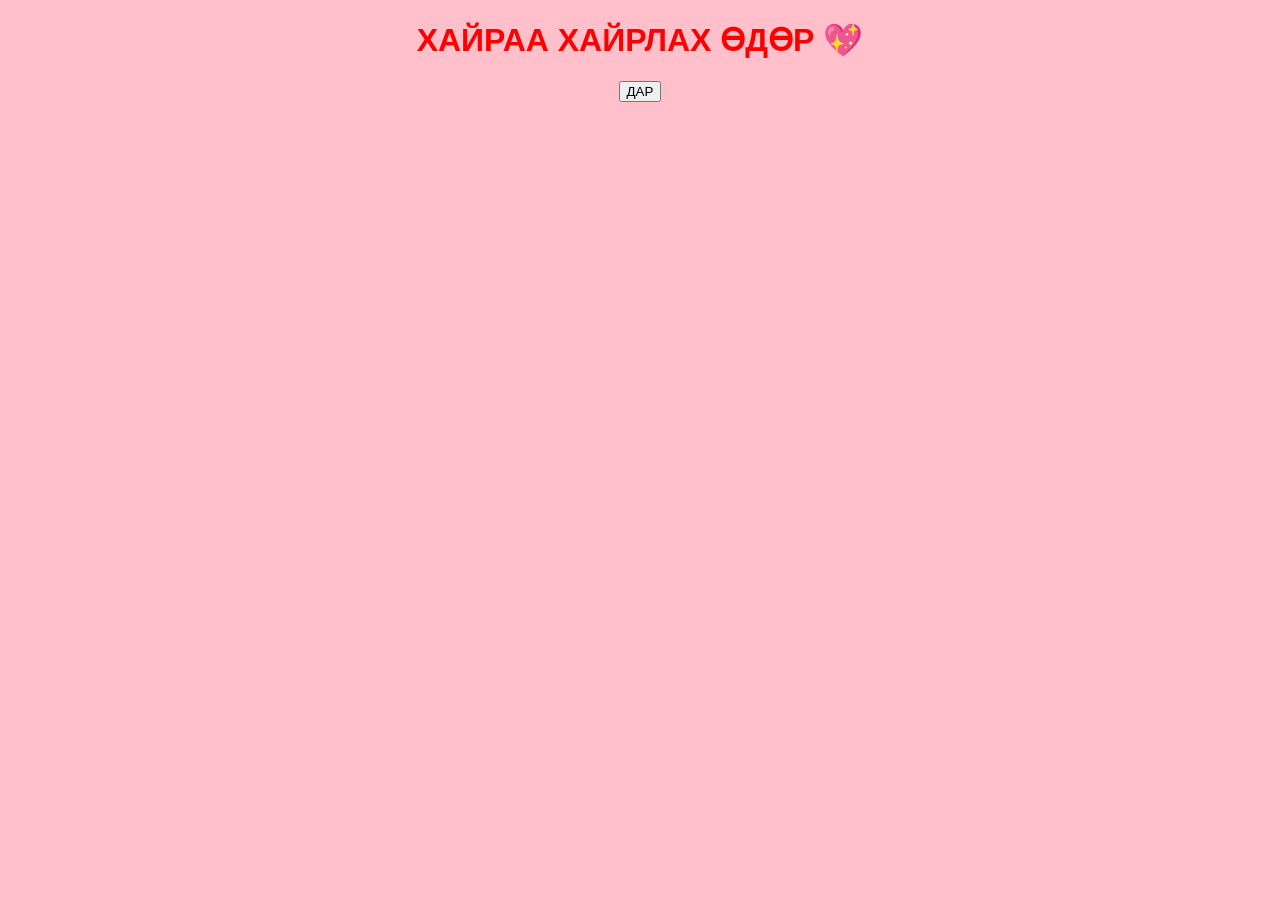
==== index.html @ 042925df "Add files via upload" ====
<!DOCTYPE html>
<html lang="en">
<head>
  <meta charset="UTF-8">
  <title>ХАЙРЫН ЭЗЭН ❤️</title>
  <link rel="stylesheet" href="style.css">
</head>
<body>

  <h1>ХАЙРАА ХАЙРЛАХ ӨДӨР 💖</h1>
  <button onclick="showMessage()">ДАР</button>

  <p id="message"></p>

  <script src="script.js"></script>
</body>
</html>
---- style.css ----
body {
  text-align: center;
  background-color: pink;
  font-family: Arial;
}

h1 {
  color: red;
}
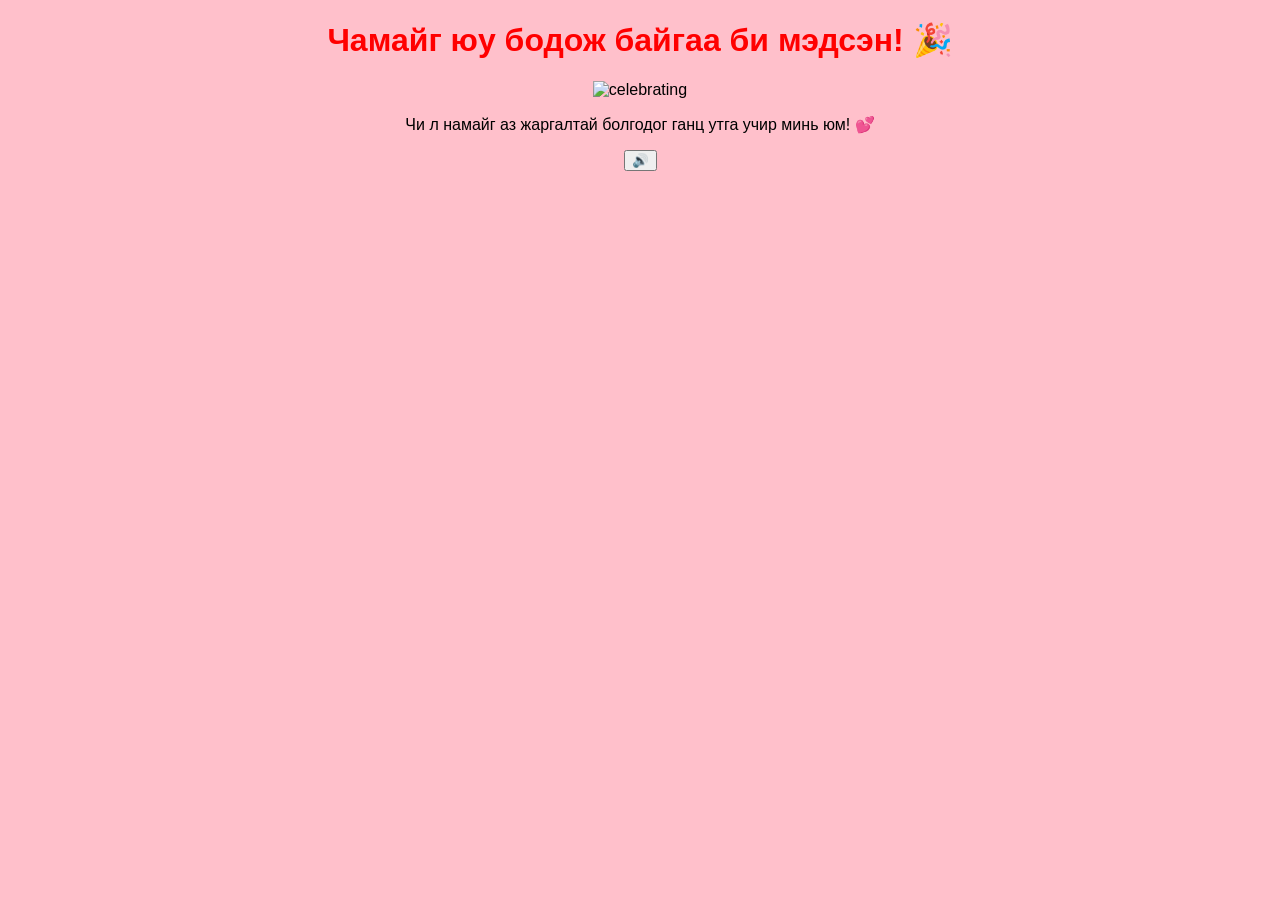
==== commit 2ff57465: "Update HTML structure and content" ====
--- a/index.html
+++ b/index.html
@@ -1,17 +1,33 @@
 <!DOCTYPE html>
 <html lang="en">
 <head>
-  <meta charset="UTF-8">
-  <title>ХАЙРЫН ЭЗЭН ❤️</title>
-  <link rel="stylesheet" href="style.css">
+    <meta charset="UTF-8">
+    <meta name="viewport" content="width=device-width, initial-scale=1.0">
+    <title>Яаая! 🎉</title>
+    <link rel="preconnect" href="https://fonts.googleapis.com">
+    <link href="https://fonts.googleapis.com/css2?family=Nunito:wght@400;700;800;900&display=swap" rel="stylesheet">
+    <link rel="stylesheet" href="style.css">
+    <script src="https://cdn.jsdelivr.net/npm/canvas-confetti@1.9.2/dist/confetti.browser.min.js"></script>
 </head>
 <body>
+    <div class="hearts-bg"></div>
 
-  <h1>ХАЙРАА ХАЙРЛАХ ӨДӨР 💖</h1>
-  <button onclick="showMessage()">ДАР</button>
+    <div class="container yes-container">
+        <h1 class="yes-title">Чамайг юу бодож байгаа би мэдсэн! 🎉</h1>
 
-  <p id="message"></p>
+        <div class="gif-container">
+            <img id="cat-gif" src="https://media.tenor.com/eNHbizSfVb0AAAAj/lovemode-cute.gif" alt="celebrating">
+        </div>
 
-  <script src="script.js"></script>
+        <p class="yes-message">Чи л намайг аз жаргалтай болгодог ганц утга учир минь юм! 💕</p>
+    </div>
+
+    <audio id="bg-music" loop>
+        <source src="music/beabadoobee - Glue Song (Lyrics).mp3" type="audio/mpeg">
+    </audio>
+
+    <button id="music-toggle" onclick="toggleMusic()" title="Toggle music">🔊</button>
+
+    <script src="yes-script.js"></script>
 </body>
-</html>+</html>
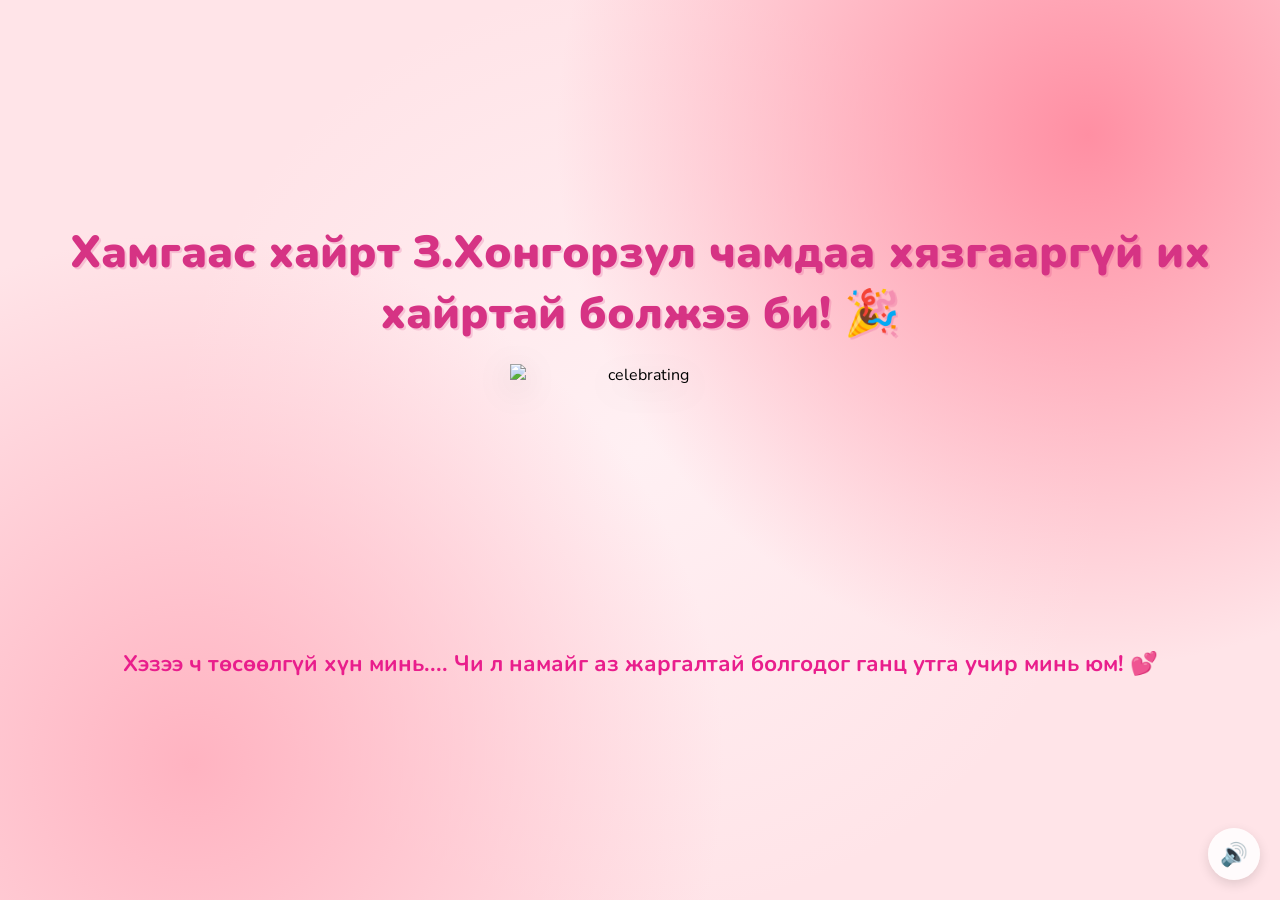
==== commit 6be954ca: "Update index.html" ====
--- a/index.html
+++ b/index.html
@@ -13,13 +13,13 @@
     <div class="hearts-bg"></div>
 
     <div class="container yes-container">
-        <h1 class="yes-title">Чамайг юу бодож байгаа би мэдсэн! 🎉</h1>
+        <h1 class="yes-title">Хамгаас хайрт З.Хонгорзул чамдаа хязгааргүй их хайртай болжээ би! 🎉</h1>
 
         <div class="gif-container">
             <img id="cat-gif" src="https://media.tenor.com/eNHbizSfVb0AAAAj/lovemode-cute.gif" alt="celebrating">
         </div>
 
-        <p class="yes-message">Чи л намайг аз жаргалтай болгодог ганц утга учир минь юм! 💕</p>
+        <p class="yes-message">Хэзээ ч төсөөлгүй хүн минь.... Чи л намайг аз жаргалтай болгодог ганц утга учир минь юм! 💕</p>
     </div>
 
     <audio id="bg-music" loop>
@@ -28,6 +28,6 @@
 
     <button id="music-toggle" onclick="toggleMusic()" title="Toggle music">🔊</button>
 
-    <script src="yes-script.js"></script>
+    <script src="script.js"></script>
 </body>
 </html>
--- a/style.css
+++ b/style.css
@@ -1,9 +1,206 @@
+* {
+    margin: 0;
+    padding: 0;
+    box-sizing: border-box;
+}
+
 body {
-  text-align: center;
-  background-color: pink;
-  font-family: Arial;
+    background-color: #FFE4E8;
+    font-family: 'Nunito', sans-serif;
+    min-height: 100vh;
+    display: flex;
+    justify-content: center;
+    align-items: center;
+    overflow: hidden;
+    background-image:
+        radial-gradient(circle at 15% 85%, #ffb3c1 0%, transparent 40%),
+        radial-gradient(circle at 85% 15%, #ff8fa3 0%, transparent 40%),
+        radial-gradient(circle at 50% 50%, #fff0f3 0%, transparent 60%);
+}
+
+/* Floating hearts background */
+.hearts-bg {
+    position: fixed;
+    top: 0; left: 0; right: 0; bottom: 0;
+    pointer-events: none;
+    z-index: 0;
+    overflow: hidden;
+}
+
+.hearts-bg::before,
+.hearts-bg::after {
+    content: '💕 💗 💖 💝 💓';
+    position: absolute;
+    font-size: 1.5rem;
+    opacity: 0.15;
+    animation: floatHearts 12s linear infinite;
+    white-space: nowrap;
+    top: 100%;
+    left: 10%;
+}
+
+.hearts-bg::after {
+    animation-delay: 6s;
+    left: 60%;
+    content: '💗 💕 💓 💖 💝';
+}
+
+@keyframes floatHearts {
+    from { transform: translateY(0); opacity: 0.15; }
+    to { transform: translateY(-110vh); opacity: 0; }
+}
+
+.container {
+    position: relative;
+    z-index: 1;
+    text-align: center;
+    padding: 40px 20px;
 }
 
 h1 {
-  color: red;
-}+    font-size: 2.4rem;
+    color: #d63384;
+    font-weight: 900;
+    margin-bottom: 20px;
+    text-shadow: 2px 2px 0px rgba(214, 51, 132, 0.2);
+    animation: wiggle 2s ease-in-out infinite;
+}
+
+@keyframes wiggle {
+    0%, 100% { transform: rotate(-1deg); }
+    50% { transform: rotate(1deg); }
+}
+
+.gif-container {
+    margin: 20px auto;
+    display: flex;
+    justify-content: center;
+}
+
+#cat-gif {
+    width: 200px;
+    height: 200px;
+    object-fit: contain;
+    filter: drop-shadow(0 8px 16px rgba(0,0,0,0.15));
+    transition: opacity 0.3s ease;
+}
+
+.buttons {
+    display: flex;
+    gap: 20px;
+    justify-content: center;
+    align-items: center;
+    margin-top: 30px;
+    flex-wrap: wrap;
+}
+
+#yes-btn {
+    background: linear-gradient(135deg, #4CAF50, #45a049);
+    color: white;
+    border: none;
+    border-radius: 16px;
+    font-size: 1.6rem;
+    font-weight: 900;
+    font-family: 'Nunito', sans-serif;
+    padding: 18px 45px;
+    cursor: pointer;
+    transition: transform 0.15s, box-shadow 0.15s;
+    box-shadow: 0 6px 20px rgba(76, 175, 80, 0.45);
+    letter-spacing: 1px;
+}
+
+#yes-btn:hover {
+    transform: scale(1.06) translateY(-2px);
+    box-shadow: 0 10px 28px rgba(76, 175, 80, 0.55);
+}
+
+#yes-btn:active {
+    transform: scale(0.98);
+}
+
+#no-btn {
+    background: linear-gradient(135deg, #e74c3c, #c0392b);
+    color: white;
+    border: none;
+    border-radius: 12px;
+    font-size: 1rem;
+    font-weight: 700;
+    font-family: 'Nunito', sans-serif;
+    padding: 12px 28px;
+    cursor: pointer;
+    transition: background 0.2s, left 0.25s ease, top 0.25s ease;
+    box-shadow: 0 4px 14px rgba(231, 76, 60, 0.4);
+}
+
+#no-btn:hover {
+    background: linear-gradient(135deg, #c0392b, #a93226);
+}
+
+
+#tease-toast {
+    margin-top: 14px;
+    font-size: 1rem;
+    color: #d63384;
+    font-weight: 700;
+    font-style: italic;
+    opacity: 0;
+    transform: translateY(6px);
+    transition: opacity 0.3s ease, transform 0.3s ease;
+    min-height: 1.5rem;
+}
+
+#tease-toast.show {
+    opacity: 1;
+    transform: translateY(0);
+}
+
+/* Music toggle button */
+#music-toggle {
+    position: fixed;
+    bottom: 20px;
+    right: 20px;
+    background: rgba(255, 255, 255, 0.85);
+    border: none;
+    border-radius: 50%;
+    width: 52px;
+    height: 52px;
+    font-size: 1.4rem;
+    cursor: pointer;
+    backdrop-filter: blur(10px);
+    box-shadow: 0 4px 12px rgba(0, 0, 0, 0.12);
+    transition: transform 0.2s;
+    z-index: 100;
+}
+
+#music-toggle:hover {
+    transform: scale(1.1);
+}
+
+/* Yes page specific */
+.yes-container h1.yes-title {
+    font-size: 2.8rem;
+    animation: bounceTitle 0.6s ease infinite alternate;
+}
+
+@keyframes bounceTitle {
+    from { transform: translateY(0) rotate(-1deg); }
+    to { transform: translateY(-12px) rotate(1deg); }
+}
+
+.yes-message {
+    font-size: 1.4rem;
+    color: #e91e8c;
+    font-weight: 700;
+    margin-top: 24px;
+    animation: fadeIn 1s ease 0.5s both;
+}
+
+@keyframes fadeIn {
+    from { opacity: 0; transform: translateY(10px); }
+    to { opacity: 1; transform: translateY(0); }
+}
+
+.yes-container #cat-gif {
+    width: 260px;
+    height: 260px;
+}
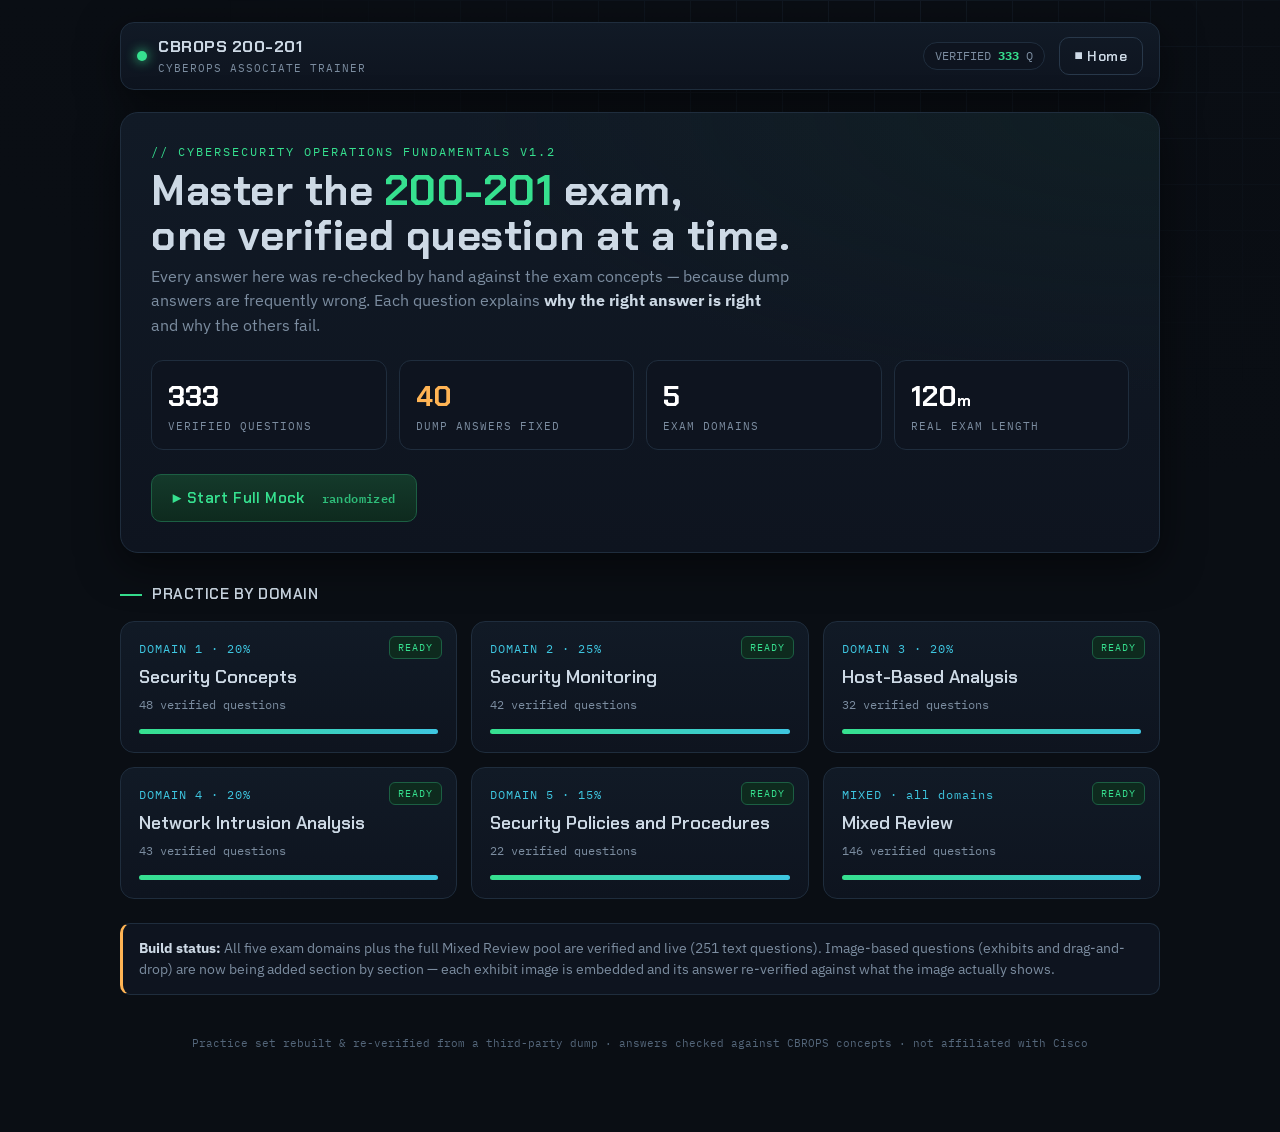
==== commit bdd25960: "Add files via upload" ====
--- a/index.html
+++ b/index.html
@@ -1,33 +1,335 @@
 <!DOCTYPE html>
 <html lang="en">
 <head>
-    <meta charset="UTF-8">
-    <meta name="viewport" content="width=device-width, initial-scale=1.0">
-    <title>Яаая! 🎉</title>
-    <link rel="preconnect" href="https://fonts.googleapis.com">
-    <link href="https://fonts.googleapis.com/css2?family=Nunito:wght@400;700;800;900&display=swap" rel="stylesheet">
-    <link rel="stylesheet" href="style.css">
-    <script src="https://cdn.jsdelivr.net/npm/canvas-confetti@1.9.2/dist/confetti.browser.min.js"></script>
+<meta charset="utf-8"/>
+<meta name="viewport" content="width=device-width, initial-scale=1"/>
+<title>CBROPS 200-201 CyberOps Trainer</title>
+<link rel="preconnect" href="https://fonts.googleapis.com">
+<link rel="preconnect" href="https://fonts.gstatic.com" crossorigin>
+<link href="https://fonts.googleapis.com/css2?family=Chakra+Petch:wght@400;500;600;700&family=IBM+Plex+Sans:ital,wght@0,400;0,500;0,600;1,400&family=IBM+Plex+Mono:wght@400;500;600&display=swap" rel="stylesheet">
+<style>
+:root{
+  --bg:#0a0e14; --bg2:#0e141f; --panel:#111a26; --panel2:#16212f;
+  --line:#1f2d3d; --line2:#28384a;
+  --ink:#cdd9e5; --ink-dim:#7c8da0; --ink-faint:#54667a;
+  --green:#36e08f; --green-dim:#1c5f43; --green-bg:#0e2a1e;
+  --amber:#ffb454; --amber-bg:#2a2010;
+  --red:#ff5c6c; --red-bg:#2a1216;
+  --cyan:#3ec6e0; --cyan-bg:#0e2630;
+  --shadow:0 12px 40px rgba(0,0,0,.5);
+  --mono:'IBM Plex Mono',monospace; --disp:'Chakra Petch',sans-serif; --body:'IBM Plex Sans',sans-serif;
+}
+*{box-sizing:border-box}
+html,body{margin:0;padding:0}
+body{background:radial-gradient(1200px 600px at 80% -10%, #10243200, #0a0e14),linear-gradient(180deg,#0a0e14,#080b11);
+  color:var(--ink); font-family:var(--body); line-height:1.55; min-height:100vh; -webkit-font-smoothing:antialiased;}
+body::before{content:"";position:fixed;inset:0;pointer-events:none;z-index:0;opacity:.4;
+  background-image:linear-gradient(var(--line) 1px,transparent 1px),linear-gradient(90deg,var(--line) 1px,transparent 1px);
+  background-size:46px 46px;mask:radial-gradient(900px 600px at 70% 0%,#000,transparent 75%);}
+.wrap{position:relative;z-index:1;max-width:1080px;margin:0 auto;padding:22px 20px 80px}
+.mono{font-family:var(--mono)} .disp{font-family:var(--disp)}
+.topbar{display:flex;align-items:center;gap:14px;flex-wrap:wrap;border:1px solid var(--line);
+  background:linear-gradient(180deg,var(--panel),var(--bg2));border-radius:14px;padding:12px 16px;margin-bottom:22px;box-shadow:var(--shadow)}
+.brand{display:flex;align-items:center;gap:11px;font-family:var(--disp);font-weight:700;letter-spacing:.5px}
+.dot{width:10px;height:10px;border-radius:50%;background:var(--green);box-shadow:0 0 12px var(--green);animation:pulse 2.4s infinite}
+@keyframes pulse{0%,100%{opacity:1}50%{opacity:.45}}
+.brand small{display:block;font-family:var(--mono);font-weight:400;font-size:11px;color:var(--ink-dim);letter-spacing:1px;text-transform:uppercase}
+.spacer{flex:1}
+.btn{font-family:var(--disp);font-weight:600;letter-spacing:.4px;cursor:pointer;border-radius:10px;border:1px solid var(--line2);
+  background:var(--panel2);color:var(--ink);padding:9px 15px;font-size:14px;transition:.15s;display:inline-flex;align-items:center;gap:8px}
+.btn:hover{border-color:var(--green);color:#fff;box-shadow:0 0 0 1px var(--green-dim)}
+.btn.ghost{background:transparent}
+.btn.primary{background:linear-gradient(180deg,#143a2b,#0e2a1e);border-color:var(--green-dim);color:var(--green)}
+.btn.primary:hover{box-shadow:0 0 24px rgba(54,224,143,.25);border-color:var(--green)}
+.btn[disabled]{opacity:.4;cursor:not-allowed}
+.pill{font-family:var(--mono);font-size:12px;color:var(--ink-dim);border:1px solid var(--line);border-radius:20px;padding:4px 11px;background:var(--bg2)}
+.pill b{color:var(--green)}
+.hero{border:1px solid var(--line);border-radius:18px;padding:30px;background:radial-gradient(700px 280px at 100% 0%,#0e2a1e44,transparent),linear-gradient(180deg,var(--panel),var(--bg2));box-shadow:var(--shadow);position:relative;overflow:hidden;margin-bottom:22px}
+.hero .tag{font-family:var(--mono);font-size:12px;letter-spacing:2px;text-transform:uppercase;color:var(--green)}
+.hero h1{font-family:var(--disp);font-weight:700;font-size:clamp(26px,4.5vw,42px);margin:8px 0 6px;line-height:1.05;letter-spacing:.5px}
+.hero h1 span{color:var(--green)}
+.hero p{color:var(--ink-dim);max-width:640px;margin:0}
+.metrics{display:flex;gap:12px;flex-wrap:wrap;margin-top:22px}
+.metric{flex:1;min-width:130px;border:1px solid var(--line);border-radius:12px;padding:14px 16px;background:var(--bg2)}
+.metric .n{font-family:var(--disp);font-size:28px;font-weight:700;color:#fff}
+.metric .l{font-family:var(--mono);font-size:11px;letter-spacing:1px;text-transform:uppercase;color:var(--ink-dim)}
+.cta-row{display:flex;gap:12px;flex-wrap:wrap;margin-top:24px}
+.cta-row .btn{padding:13px 20px;font-size:15px}
+.section-title{font-family:var(--disp);font-weight:600;letter-spacing:.5px;font-size:15px;color:var(--ink);text-transform:uppercase;margin:30px 0 14px;display:flex;align-items:center;gap:10px}
+.section-title::before{content:"";width:22px;height:2px;background:var(--green)}
+.domain-grid{display:grid;grid-template-columns:repeat(auto-fill,minmax(280px,1fr));gap:14px}
+.domain-card{border:1px solid var(--line);border-radius:14px;padding:18px;background:linear-gradient(180deg,var(--panel),var(--bg2));transition:.18s;cursor:pointer;position:relative;overflow:hidden}
+.domain-card:hover{border-color:var(--green);transform:translateY(-2px)}
+.domain-card.locked{opacity:.6;cursor:default}
+.domain-card.locked:hover{border-color:var(--line);transform:none}
+.domain-card .dnum{font-family:var(--mono);font-size:12px;color:var(--cyan);letter-spacing:1px}
+.domain-card h3{font-family:var(--disp);font-weight:600;margin:6px 0 4px;font-size:18px}
+.domain-card .meta{font-family:var(--mono);font-size:12px;color:var(--ink-dim)}
+.domain-card .bar{height:5px;border-radius:4px;background:var(--line);margin-top:14px;overflow:hidden}
+.domain-card .bar i{display:block;height:100%;background:linear-gradient(90deg,var(--green),var(--cyan))}
+.badge{position:absolute;top:14px;right:14px;font-family:var(--mono);font-size:10px;letter-spacing:1px;text-transform:uppercase;padding:3px 8px;border-radius:6px}
+.badge.ready{background:var(--green-bg);color:var(--green);border:1px solid var(--green-dim)}
+.badge.soon{background:var(--amber-bg);color:var(--amber);border:1px solid #5a4420}
+.notice{border:1px solid var(--line);border-left:3px solid var(--amber);background:var(--bg2);border-radius:10px;padding:14px 16px;margin-top:24px;font-size:13.5px;color:var(--ink-dim)}
+.notice b{color:var(--ink)}
+.exam-head{display:flex;align-items:center;gap:14px;flex-wrap:wrap;margin-bottom:16px}
+.exam-head .mode{font-family:var(--disp);font-weight:600;font-size:18px}
+.progress{flex:1;min-width:160px;height:8px;background:var(--line);border-radius:6px;overflow:hidden}
+.progress i{display:block;height:100%;background:linear-gradient(90deg,var(--green),var(--cyan));width:0;transition:.3s}
+.scorebox{font-family:var(--mono);font-size:13px;color:var(--ink-dim)} .scorebox b{color:var(--green)}
+.qcard{border:1px solid var(--line);border-radius:16px;background:linear-gradient(180deg,var(--panel),var(--bg2));box-shadow:var(--shadow);padding:26px;animation:fade .25s ease}
+@keyframes fade{from{opacity:0;transform:translateY(8px)}to{opacity:1;transform:none}}
+.qmeta{display:flex;gap:10px;align-items:center;flex-wrap:wrap;margin-bottom:14px}
+.qmeta .qnum{font-family:var(--mono);font-size:12px;color:var(--cyan);letter-spacing:1px}
+.qmeta .dchip{font-family:var(--mono);font-size:11px;color:var(--ink-dim);border:1px solid var(--line);border-radius:14px;padding:2px 10px}
+.qmeta .multi{font-family:var(--mono);font-size:11px;color:var(--amber);border:1px solid #5a4420;background:var(--amber-bg);border-radius:14px;padding:2px 10px}
+.qstem{font-size:18px;font-weight:500;color:#eef3f8;margin:0 0 18px;line-height:1.5}
+.opts{display:flex;flex-direction:column;gap:10px}
+.opt{display:flex;gap:13px;align-items:flex-start;border:1px solid var(--line2);border-radius:11px;padding:13px 15px;cursor:pointer;transition:.13s;background:var(--bg2)}
+.opt:hover{border-color:var(--cyan)}
+.opt .key{font-family:var(--mono);font-weight:600;width:26px;height:26px;flex:0 0 26px;border-radius:7px;display:grid;place-items:center;border:1px solid var(--line2);color:var(--ink-dim);font-size:13px}
+.opt .txt{flex:1;font-size:15px;color:var(--ink)}
+.opt.sel{border-color:var(--cyan);background:var(--cyan-bg)}
+.opt.sel .key{border-color:var(--cyan);color:var(--cyan)}
+.opt.correct{border-color:var(--green);background:var(--green-bg)}
+.opt.correct .key{background:var(--green);color:#06140d;border-color:var(--green)}
+.opt.wrong{border-color:var(--red);background:var(--red-bg)}
+.opt.wrong .key{background:var(--red);color:#1a060a;border-color:var(--red)}
+.opt.locked{cursor:default}
+.exam-actions{display:flex;gap:12px;align-items:center;margin-top:20px;flex-wrap:wrap}
+.exam-actions .spacer{flex:1}
+.explain{margin-top:20px;border:1px solid var(--line);border-radius:13px;overflow:hidden;animation:fade .25s ease}
+.explain .ehead{display:flex;align-items:center;gap:10px;padding:12px 16px;font-family:var(--disp);font-weight:600;font-size:14px}
+.explain.good .ehead{background:var(--green-bg);color:var(--green);border-bottom:1px solid var(--green-dim)}
+.explain.bad .ehead{background:var(--red-bg);color:var(--red);border-bottom:1px solid #5a2028}
+.explain .ebody{padding:16px}
+.explain .ans{font-size:15px;margin:0 0 12px} .explain .ans b{color:var(--green)}
+.corrected{font-family:var(--mono);font-size:12px;color:var(--amber);background:var(--amber-bg);border:1px solid #5a4420;border-radius:8px;padding:7px 11px;margin:0 0 14px;display:inline-block}
+.why{margin-top:6px}
+.why .wt{font-family:var(--mono);font-size:11px;letter-spacing:1px;text-transform:uppercase;color:var(--ink-faint);margin-bottom:8px}
+.why ul{list-style:none;padding:0;margin:0;display:flex;flex-direction:column;gap:7px}
+.why li{display:flex;gap:9px;font-size:13.5px;color:var(--ink-dim)}
+.why li .k{font-family:var(--mono);color:var(--red);font-weight:600;flex:0 0 18px}
+.navtoggle{margin-top:18px}
+.navigator{margin-top:14px;border:1px solid var(--line);border-radius:13px;background:var(--bg2);padding:16px;display:none}
+.navigator.open{display:block;animation:fade .2s}
+.navigator .nt{font-family:var(--mono);font-size:11px;letter-spacing:1px;text-transform:uppercase;color:var(--ink-dim);margin-bottom:12px}
+.navgrid{display:grid;grid-template-columns:repeat(auto-fill,minmax(38px,1fr));gap:7px}
+.navgrid button{font-family:var(--mono);font-size:12px;aspect-ratio:1;border-radius:8px;border:1px solid var(--line2);background:var(--panel);color:var(--ink-dim);cursor:pointer;transition:.12s}
+.navgrid button:hover{border-color:var(--cyan);color:#fff}
+.navgrid button.cur{outline:2px solid var(--cyan);color:#fff}
+.navgrid button.ok{border-color:var(--green-dim);background:var(--green-bg);color:var(--green)}
+.navgrid button.no{border-color:#5a2028;background:var(--red-bg);color:var(--red)}
+.navgrid button.seen{border-color:var(--line2);color:var(--ink)}
+.legend{display:flex;gap:16px;flex-wrap:wrap;margin-top:14px;font-family:var(--mono);font-size:11px;color:var(--ink-faint)}
+.legend span{display:flex;align-items:center;gap:6px}
+.legend i{width:11px;height:11px;border-radius:3px;display:inline-block}
+.results{border:1px solid var(--line);border-radius:18px;padding:30px;background:linear-gradient(180deg,var(--panel),var(--bg2));box-shadow:var(--shadow);text-align:center}
+.results h2{font-family:var(--disp);font-size:26px;margin:0 0 6px}
+.ring{--p:0;width:170px;height:170px;border-radius:50%;margin:18px auto;display:grid;place-items:center;background:conic-gradient(var(--green) calc(var(--p)*1%),var(--line) 0)}
+.ring .inner{width:138px;height:138px;border-radius:50%;background:var(--bg2);display:grid;place-items:center}
+.ring .pct{font-family:var(--disp);font-size:38px;font-weight:700;color:#fff;line-height:1}
+.ring .sub{font-family:var(--mono);font-size:11px;color:var(--ink-dim);letter-spacing:1px}
+.verdict{font-family:var(--disp);font-size:16px;margin:6px 0 0}
+.verdict.pass{color:var(--green)} .verdict.fail{color:var(--amber)}
+.hidden{display:none}
+footer{text-align:center;margin-top:40px;font-family:var(--mono);font-size:11px;color:var(--ink-faint)}
+@media(max-width:560px){.hero{padding:22px}.qcard{padding:18px}}
+.exhibit{margin:0 0 18px;border:1px solid var(--line2);border-radius:11px;overflow:hidden;background:#fff;padding:8px}
+.exhibit img{display:block;width:100%;height:auto;border-radius:5px}
+.ddwrap{display:flex;flex-direction:column;gap:10px}
+.ddhint{font-family:var(--mono);font-size:11px;letter-spacing:.5px;text-transform:uppercase;color:var(--ink-faint);margin-bottom:2px}
+.ddrow{display:flex;align-items:center;gap:12px;border:1px solid var(--line2);border-radius:11px;padding:11px 14px;background:var(--bg2);flex-wrap:wrap}
+.ddtarget{flex:1 1 140px;font-size:15px;font-weight:600;color:#eef3f8}
+.ddrow select{flex:1 1 180px;background:var(--bg);color:var(--ink);border:1px solid var(--line2);border-radius:8px;padding:9px 11px;font-size:14px;font-family:inherit;cursor:pointer}
+.ddrow.ddok{border-color:var(--green-dim);background:var(--green-bg)}
+.ddrow.ddno{border-color:#5a2028;background:var(--red-bg)}
+.ddfix{font-family:var(--mono);font-size:12px;color:var(--green);font-weight:600}
+.ddrow.ddno .ddfix{color:var(--green)}
+</style>
 </head>
 <body>
-    <div class="hearts-bg"></div>
+<div class="wrap">
+  <div class="topbar">
+    <div class="brand"><span class="dot"></span><div>CBROPS&nbsp;200-201<small>CyberOps Associate Trainer</small></div></div>
+    <div class="spacer"></div>
+    <span class="pill">VERIFIED <b id="pillCount">145</b> Q</span>
+    <button class="btn ghost" id="homeBtn" onclick="goHome()">&#9632; Home</button>
+  </div>
+  <div id="home"></div>
+  <div id="exam" class="hidden">
+    <div class="exam-head">
+      <span class="mode" id="examMode">Full Mock</span>
+      <div class="progress"><i id="progBar"></i></div>
+      <span class="scorebox">Score <b id="scoreNow">0</b>/<span id="scoreSeen">0</span></span>
+    </div>
+    <div id="qcard"></div>
+    <div class="navtoggle"><button class="btn ghost" onclick="toggleNav()">&#9783; Question navigator (jump to any)</button></div>
+    <div class="navigator" id="navigator"></div>
+  </div>
+  <div id="results" class="hidden"></div>
+  <footer>Practice set rebuilt &amp; re-verified from a third-party dump &middot; answers checked against CBROPS concepts &middot; not affiliated with Cisco</footer>
+</div>
+<script>
+const DATA = [{"id": "SC1", "domain": "Security Concepts", "stem": "Which event is user interaction?", "options": {"A": "gaining root access", "B": "executing remote code", "C": "reading and writing file permission", "D": "opening a malicious file"}, "answer": "D", "dump": "D", "expl": "User interaction means a human must take a deliberate action for the attack to proceed. Opening a malicious file (e.g., double-clicking an attachment) is the user action that triggers the payload.", "why": {"A": "Gaining root access is privilege escalation performed by code/attacker, not a user action.", "B": "Executing remote code happens through the system/attacker, requiring no user click.", "C": "Reading/writing file permissions is a system or process operation, not a user-driven event."}}, {"id": "SC2", "domain": "Security Concepts", "stem": "Which security principle requires more than one person is required to perform a critical task?", "options": {"A": "least privilege", "B": "need to know", "C": "separation of duties", "D": "due diligence"}, "answer": "C", "dump": "C", "expl": "Separation of duties splits a sensitive task across two or more people so no single individual can complete it alone, reducing fraud and error.", "why": {"A": "Least privilege limits how much access one person has, not how many people are required.", "B": "Need-to-know restricts information access to those who require it.", "D": "Due diligence is the practice of taking reasonable care/investigation before acting."}}, {"id": "SC3", "domain": "Security Concepts", "stem": "How is attacking a vulnerability categorized?", "options": {"A": "action on objectives", "B": "delivery", "C": "exploitation", "D": "installation"}, "answer": "C", "dump": "C", "expl": "In the Cyber Kill Chain, Exploitation is the stage where the attacker triggers/abuses the vulnerability to execute code on the target.", "why": {"A": "Action on objectives is the final goal (exfiltration, destruction) after access is achieved.", "B": "Delivery is transmitting the weapon to the target (email, USB, web).", "D": "Installation is planting persistence (e.g., a backdoor) after exploitation succeeds."}}, {"id": "SC4", "domain": "Security Concepts", "stem": "What is a benefit of agent-based protection when compared to agentless protection?", "options": {"A": "It lowers maintenance costs", "B": "It provides a centralized platform", "C": "It collects and detects all traffic locally", "D": "It manages numerous devices simultaneously"}, "answer": "C", "dump": "B", "expl": "An agent runs ON the endpoint, so it can collect and detect activity locally, even when the host is offline, giving deeper host-level visibility.", "why": {"A": "Agents add per-host maintenance/overhead, so cost is usually higher, not lower.", "B": "A centralized platform with no software on hosts is a hallmark of AGENTLESS protection.", "D": "Managing many devices easily without installs also favors agentless deployment."}}, {"id": "SC5", "domain": "Security Concepts", "stem": "Which principle is being followed when an analyst gathers information relevant to a security incident to determine the appropriate course of action?", "options": {"A": "decision making", "B": "rapid response", "C": "data mining", "D": "due diligence"}, "answer": "D", "dump": "A", "expl": "Due diligence is the practice of taking reasonable steps to investigate and gather relevant information before acting/deciding. Gathering incident information to choose a course of action is exactly that.", "why": {"A": "Decision making is choosing the action; it is the outcome, not the information-gathering principle (and is not a standard security 'principle').", "B": "Rapid response is about speed of action, not gathering information.", "C": "Data mining is analyzing large datasets to find patterns, not investigating a single incident."}}, {"id": "SC6", "domain": "Security Concepts", "stem": "One of the objectives of information security is to protect the CIA of information and systems. What does CIA mean in this context?", "options": {"A": "confidentiality, identity, and authorization", "B": "confidentiality, integrity, and authorization", "C": "confidentiality, identity, and availability", "D": "confidentiality, integrity, and availability"}, "answer": "D", "dump": "D", "expl": "The CIA triad is Confidentiality (only authorized access), Integrity (data is accurate/unaltered), and Availability (accessible when needed).", "why": {"A": "'Identity' and 'authorization' are not part of the triad.", "B": "'Authorization' is not the third pillar; availability is.", "C": "'Identity' is not a pillar; integrity is."}}, {"id": "SC7", "domain": "Security Concepts", "stem": "What is rule-based detection when compared to statistical detection?", "options": {"A": "proof of a user's identity", "B": "proof of a user's action", "C": "likelihood of user's action", "D": "falsification of a user's identity"}, "answer": "B", "dump": "B", "expl": "Rule-based detection is deterministic: an IF/THEN rule either matches or it does not, so it provides definite proof of an action. Statistical detection only estimates likelihood.", "why": {"A": "Proof of identity is authentication, not detection methodology.", "C": "Likelihood describes STATISTICAL detection, not rule-based.", "D": "Falsification of identity describes spoofing, not a detection model."}}, {"id": "SC8", "domain": "Security Concepts", "stem": "A user received a malicious attachment but did not run it. Which category classifies the intrusion?", "options": {"A": "weaponization", "B": "reconnaissance", "C": "installation", "D": "delivery"}, "answer": "D", "dump": "D", "expl": "The weapon reached the victim (delivered) but was not executed, so the intrusion stopped at the Delivery stage.", "why": {"A": "Weaponization is building the payload before it is sent.", "B": "Reconnaissance is gathering target information beforehand.", "C": "Installation requires the payload to execute and persist, which did not happen."}}, {"id": "SC9", "domain": "Security Concepts", "stem": "Which process is used when IPS events are removed to improve data integrity?", "options": {"A": "data availability", "B": "data normalization", "C": "data signature", "D": "data protection"}, "answer": "B", "dump": "B", "expl": "Data normalization cleans, standardizes, and de-duplicates event data into a consistent format, improving integrity and making correlation reliable.", "why": {"A": "Availability concerns access to data, not cleaning it.", "C": "A signature is a detection pattern, not a cleaning process.", "D": "Data protection refers to safeguarding data (encryption, backups), not normalizing it."}}, {"id": "SC10", "domain": "Security Concepts", "stem": "An analyst is investigating an incident in a SOC environment. Which method is used to identify a session from a group of logs?", "options": {"A": "sequence numbers", "B": "IP identifier", "C": "5-tuple", "D": "timestamps"}, "answer": "C", "dump": "C", "expl": "The 5-tuple (source IP, source port, destination IP, destination port, protocol) uniquely identifies a network session across logs.", "why": {"A": "Sequence numbers order packets within one TCP flow, not isolate a session in mixed logs.", "B": "A single IP identifier cannot distinguish multiple sessions between the same hosts.", "D": "Timestamps order events but do not uniquely define a session."}}, {"id": "SC11", "domain": "Security Concepts", "stem": "What is a difference between SOAR and SIEM?", "options": {"A": "SOAR platforms are used for threat and vulnerability management, but SIEM applications are not", "B": "SIEM applications are used for threat and vulnerability management, but SOAR platforms are not", "C": "SOAR receives information from a single platform and delivers it to a SIEM", "D": "SIEM receives information from a single platform and delivers it to a SOAR"}, "answer": "A", "dump": "A", "expl": "SOAR (Orchestration, Automation, Response) adds threat/vulnerability management and automated response workflows on top of what a SIEM does. SIEM focuses on collecting and correlating logs/alerts.", "why": {"B": "Reversed: SOAR, not SIEM, drives threat/vulnerability management and response.", "C": "SOAR ingests from many sources (including the SIEM) and orchestrates action; it does not feed a single SIEM.", "D": "SIEM aggregates many sources; it does not pull from one platform to feed SOAR."}}, {"id": "SC12", "domain": "Security Concepts", "stem": "What is the difference between mandatory access control (MAC) and discretionary access control (DAC)?", "options": {"A": "MAC is controlled by the discretion of the owner and DAC is controlled by an administrator", "B": "MAC is the strictest of all levels of control and DAC is object-based access", "C": "DAC is controlled by the operating system and MAC is controlled by an administrator", "D": "DAC is the strictest of all levels of control and MAC is object-based access"}, "answer": "B", "dump": "B", "expl": "MAC is the strictest model: access is enforced by the system using security labels/clearances. DAC lets the object owner grant access at their discretion (object/owner-based).", "why": {"A": "Reversed: owner discretion describes DAC, not MAC.", "C": "DAC is owner-controlled, not OS-controlled; MAC is system-enforced.", "D": "Reversed: MAC is the strictest, not DAC."}}, {"id": "SC13", "domain": "Security Concepts", "stem": "What is the practice of giving employees only those permissions necessary to perform their specific role within an organization?", "options": {"A": "least privilege", "B": "need to know", "C": "integrity validation", "D": "due diligence"}, "answer": "A", "dump": "A", "expl": "Least privilege grants each user the minimum access/permissions required to do their job and nothing more.", "why": {"B": "Need-to-know restricts INFORMATION access, not general permissions/rights.", "C": "Integrity validation checks that data is unaltered.", "D": "Due diligence is reasonable investigation/care, unrelated to permission scope."}}, {"id": "SC14", "domain": "Security Concepts", "stem": "What is the virtual address space for a Windows process?", "options": {"A": "physical location of an object in memory", "B": "set of pages that reside in the physical memory", "C": "system-level memory protection feature built into the operating system", "D": "set of virtual memory addresses that can be used"}, "answer": "D", "dump": "D", "expl": "A process's virtual address space is the full range of virtual memory addresses it is allowed to use; the OS maps these to physical memory as needed.", "why": {"A": "Physical location is a physical address, not the virtual space.", "B": "Pages resident in RAM are the working set, a subset of the virtual space.", "C": "That describes a protection feature (e.g., DEP/ASLR), not the address space itself."}}, {"id": "SC15", "domain": "Security Concepts", "stem": "Which security principle is violated by running all processes as root or administrator?", "options": {"A": "principle of least privilege", "B": "role-based access control", "C": "separation of duties", "D": "trusted computing base"}, "answer": "A", "dump": "A", "expl": "Running everything with full admin/root rights gives processes far more privilege than they need, directly violating least privilege.", "why": {"B": "RBAC is a model for assigning access by role; it is not the principle being broken here.", "C": "Separation of duties is about splitting tasks among people.", "D": "The TCB is the set of trusted components; it is not a 'principle' being violated."}}, {"id": "SC16", "domain": "Security Concepts", "stem": "What is the function of a command and control server?", "options": {"A": "It enumerates open ports on a network device", "B": "It drops secondary payload into malware", "C": "It is used to regain control of the network after a compromise", "D": "It sends instruction to a compromised system"}, "answer": "D", "dump": "D", "expl": "A C2 server lets the attacker remotely send commands to (and receive data from) systems already compromised by malware.", "why": {"A": "Enumerating ports is scanning/reconnaissance, done by a scanner.", "B": "Dropping a secondary payload is a downloader/dropper function, not the C2 channel's defining purpose.", "C": "C2 is the attacker's control channel, not a defender's recovery tool."}}, {"id": "SC17", "domain": "Security Concepts", "stem": "What is the difference between deep packet inspection and stateful inspection?", "options": {"A": "Deep packet inspection is more secure than stateful inspection on Layer 4", "B": "Stateful inspection verifies contents at Layer 4 and deep packet inspection verifies connection at Layer 7", "C": "Stateful inspection is more secure than deep packet inspection on Layer 7", "D": "Deep packet inspection allows visibility on Layer 7 and stateful inspection allows visibility on Layer 4"}, "answer": "D", "dump": "D", "expl": "DPI examines the application payload (Layer 7). Stateful inspection tracks connection state at the transport layer (Layer 4).", "why": {"A": "Vague 'more secure on L4' claim; the real distinction is which layer each inspects.", "B": "Reversed wording: DPI inspects content at L7, stateful tracks state at L4.", "C": "Stateful does not inspect L7 content at all, so the comparison is invalid."}}, {"id": "SC18", "domain": "Security Concepts", "stem": "Which evasion technique is a function of ransomware?", "options": {"A": "extended sleep calls", "B": "encryption", "C": "resource exhaustion", "D": "encoding"}, "answer": "B", "dump": "B", "expl": "Ransomware encrypts the victim's files and demands payment for the decryption key. Encryption is its core function.", "why": {"A": "Extended sleep calls are a sandbox-evasion trick, not ransomware's purpose.", "C": "Resource exhaustion is a DoS technique.", "D": "Encoding (e.g., Base64) obscures data but does not lock files like ransomware encryption."}}, {"id": "SC19", "domain": "Security Concepts", "stem": "What is the difference between statistical detection and rule-based detection models?", "options": {"A": "Rule-based detection involves the collection of data in relation to the behavior of legitimate users over a period of time", "B": "Statistical detection defines legitimate data of users over a period of time and rule-based detection defines it on an IF/THEN basis", "C": "Statistical detection involves the evaluation of an object on its intended actions before it executes that behavior", "D": "Rule-based detection defines legitimate data of users over a period of time and statistical detection defines it on an IF/THEN basis"}, "answer": "B", "dump": "B", "expl": "Statistical (anomaly) detection builds a baseline of normal user behavior over time; rule-based detection fires on explicit IF/THEN signatures.", "why": {"A": "Baseline-of-behavior describes STATISTICAL detection, not rule-based.", "C": "Pre-execution behavioral evaluation describes sandbox/behavioral analysis.", "D": "Reversed: rule-based is IF/THEN, statistical is the baseline-over-time model."}}, {"id": "SC20", "domain": "Security Concepts", "stem": "What is the difference between a threat and a risk?", "options": {"A": "Threat represents a potential danger that could take advantage of a weakness in a system", "B": "Risk represents the known and identified loss or danger in the system", "C": "Risk represents the nonintentional interaction with uncertainty in the system", "D": "Threat represents a state of being exposed to an attack or a compromise either physically or logically"}, "answer": "A", "dump": "A", "expl": "A threat is any potential danger that could exploit a weakness (vulnerability). Risk is the likelihood and impact of that threat exploiting the vulnerability.", "why": {"B": "Risk is potential/probable loss, not a 'known and identified' certainty.", "C": "Risk is not merely nonintentional interaction with uncertainty.", "D": "A 'state of being exposed' is closer to a vulnerability/exposure than a threat."}}, {"id": "SC21", "domain": "Security Concepts", "stem": "Which attack method intercepts traffic on a switched network?", "options": {"A": "denial of service", "B": "ARP cache poisoning", "C": "DHCP snooping", "D": "command and control"}, "answer": "B", "dump": "C", "expl": "ARP cache poisoning (ARP spoofing) tricks hosts into mapping the attacker's MAC to a victim's IP, letting the attacker intercept traffic on a switched LAN (man-in-the-middle).", "why": {"A": "DoS disrupts availability; it does not intercept/read traffic.", "C": "DHCP snooping is a SWITCH SECURITY FEATURE that defends against rogue DHCP, not an attack.", "D": "C2 is the attacker's control channel to compromised hosts, not LAN traffic interception."}}, {"id": "SC22", "domain": "Security Concepts", "stem": "What does an attacker use to determine which network ports are listening on a potential target device?", "options": {"A": "man-in-the-middle", "B": "port scanning", "C": "SQL injection", "D": "ping sweep"}, "answer": "B", "dump": "B", "expl": "Port scanning probes a target's ports to discover which services are open/listening.", "why": {"A": "MITM intercepts traffic; it does not enumerate ports.", "C": "SQL injection attacks a database via input fields.", "D": "A ping sweep finds which HOSTS are alive, not which ports are open."}}, {"id": "SC23", "domain": "Security Concepts", "stem": "What is a purpose of a vulnerability management framework?", "options": {"A": "identifies, removes, and mitigates system vulnerabilities", "B": "detects and removes vulnerabilities in source code", "C": "conducts vulnerability scans on the network", "D": "manages a list of reported vulnerabilities"}, "answer": "A", "dump": "A", "expl": "Vulnerability management is the full lifecycle: identify, assess, remediate/remove, and mitigate vulnerabilities across systems.", "why": {"B": "Source-code-only scanning is SAST, a narrow subset.", "C": "Scanning is just one step, not the whole framework.", "D": "Maintaining a list (inventory) is only part of the process, not its purpose."}}, {"id": "SC24", "domain": "Security Concepts", "stem": "A network engineer discovers that a foreign government hacked one of the defense contractors in their home country and stole intellectual property. What is the threat agent in this situation?", "options": {"A": "the intellectual property that was stolen", "B": "the defense contractor who stored the intellectual property", "C": "the method used to conduct the attack", "D": "the foreign government that conducted the attack"}, "answer": "D", "dump": "D", "expl": "The threat agent (threat actor) is the entity carrying out the attack — here, the foreign government.", "why": {"A": "The stolen IP is the asset/target, not the agent.", "B": "The contractor is the victim.", "C": "The method is the attack vector/technique, not the agent."}}, {"id": "SC25", "domain": "Security Concepts", "stem": "What is the practice of giving an employee access to only the resources needed to accomplish their job?", "options": {"A": "principle of least privilege", "B": "organizational separation", "C": "separation of duties", "D": "need to know principle"}, "answer": "A", "dump": "A", "expl": "Least privilege grants only the access/resources required to perform the job role.", "why": {"B": "Organizational separation is not a standard access principle.", "C": "Separation of duties splits a task among multiple people.", "D": "Need-to-know governs access to specific INFORMATION, not job resources generally."}}, {"id": "SC26", "domain": "Security Concepts", "stem": "Which metric is used to capture the level of access needed to launch a successful attack?", "options": {"A": "privileges required", "B": "user interaction", "C": "attack complexity", "D": "attack vector"}, "answer": "A", "dump": "A", "expl": "Privileges Required measures the level of privileges (None/Low/High) an attacker must already hold to exploit the vulnerability.", "why": {"B": "User Interaction measures whether a victim must take an action.", "C": "Attack Complexity measures conditions beyond the attacker's control.", "D": "Attack Vector measures where the attack originates (network/adjacent/local/physical)."}}, {"id": "SC27", "domain": "Security Concepts", "stem": "What is the difference between an attack vector and attack surface?", "options": {"A": "An attack surface identifies vulnerabilities that require user input or validation; and an attack vector identifies vulnerabilities that are independent of user actions.", "B": "An attack vector identifies components that can be exploited; and an attack surface identifies the potential path an attack can take to penetrate the network.", "C": "An attack surface recognizes which network parts are vulnerable to an attack; and an attack vector identifies which attacks are possible with these vulnerabilities.", "D": "An attack vector identifies the potential outcomes of an attack; and an attack surface launches an attack using several methods against the identified vulnerabilities."}, "answer": "C", "dump": "C", "expl": "The attack surface is the sum of all exposed/vulnerable points where an attacker could try to get in; the attack vector is the specific path or method used to exploit them.", "why": {"A": "User input vs independent actions is not the distinction between surface and vector.", "B": "Reversed: the vector is the path, the surface is the set of exploitable points.", "D": "A vector is a path, not 'outcomes'; a surface does not 'launch' attacks."}}, {"id": "SC28", "domain": "Security Concepts", "stem": "Which metric in CVSS indicates an attack that takes a destination bank account number and replaces it with a different bank account number?", "options": {"A": "integrity", "B": "confidentiality", "C": "availability", "D": "scope"}, "answer": "A", "dump": "A", "expl": "Altering data (changing the account number) is an Integrity impact — the data is modified without authorization.", "why": {"B": "Confidentiality is about unauthorized disclosure/reading of data, not modifying it.", "C": "Availability is about loss of access/service.", "D": "Scope indicates whether the impact crosses a security boundary, not the data alteration itself."}}, {"id": "SC29", "domain": "Security Concepts", "stem": "A security specialist notices 100 HTTP GET and POST requests for multiple pages on the web servers. The agent in the requests contains PHP code that, if executed, creates and writes to a new PHP file on the webserver. Which event category is described?", "options": {"A": "reconnaissance", "B": "action on objectives", "C": "installation", "D": "exploitation"}, "answer": "C", "dump": "C", "expl": "Writing a new PHP file (a web shell/backdoor) onto the server establishes persistence — the Installation stage of the Kill Chain.", "why": {"A": "Reconnaissance only gathers information, with no payload planted.", "B": "Action on objectives is the final goal after access and persistence are achieved.", "D": "Exploitation is triggering the flaw; planting the persistent file is the next step (installation)."}}, {"id": "SC30", "domain": "Security Concepts", "stem": "What specific type of analysis is assigning values to the scenario to see expected outcomes?", "options": {"A": "deterministic", "B": "exploratory", "C": "probabilistic", "D": "descriptive"}, "answer": "A", "dump": "A", "expl": "Deterministic analysis uses known, fixed input values that always produce the same defined output — assigning values to see the resulting outcome.", "why": {"B": "Exploratory analysis looks for unknown patterns without fixed inputs.", "C": "Probabilistic analysis works with likelihoods/uncertainty, not fixed values.", "D": "Descriptive analysis summarizes what happened, not what the outcome will be."}}, {"id": "SC31", "domain": "Security Concepts", "stem": "When trying to evade IDS/IPS devices, which mechanism allows the user to make the data incomprehensible without a specific key, certificate, or password?", "options": {"A": "fragmentation", "B": "pivoting", "C": "encryption", "D": "steganography"}, "answer": "C", "dump": "D", "expl": "Encryption transforms data so it cannot be read without the correct key/certificate/password, hiding payloads from inspection.", "why": {"A": "Fragmentation splits packets to evade reassembly, but the data stays readable.", "B": "Pivoting is moving through a compromised host to reach other systems.", "D": "Steganography HIDES data inside other files but does not require a key to be readable — the wording 'without a specific key/certificate/password' points to encryption."}}, {"id": "SC32", "domain": "Security Concepts", "stem": "Why is encryption challenging to security monitoring?", "options": {"A": "Encryption analysis is used by attackers to monitor VPN tunnels.", "B": "Encryption is used by threat actors as a method of evasion and obfuscation.", "C": "Encryption introduces additional processing requirements by the CPU.", "D": "Encryption introduces larger packet sizes to analyze and store."}, "answer": "B", "dump": "B", "expl": "Encrypted traffic hides payload contents from inspection tools, so attackers use it to evade detection and obfuscate malicious activity.", "why": {"A": "Attackers do not 'analyze encryption to monitor VPNs'; this is nonsensical for the question.", "C": "CPU overhead is a performance concern, not the monitoring/visibility problem.", "D": "Packet size/storage is minor compared to the loss of payload visibility."}}, {"id": "SC33", "domain": "Security Concepts", "stem": "An employee reports that someone has logged into their system and made unapproved changes, files are out of order, and several documents have been placed in the recycle bin. The security specialist reviewed the system logs, found nothing suspicious, and was not able to determine what occurred. The software is up to date; there are no alerts from antivirus and no failed login attempts. What is causing the lack of data visibility needed to detect the attack?", "options": {"A": "The threat actor used a dictionary-based password attack to obtain credentials.", "B": "The threat actor gained access to the system by known credentials.", "C": "The threat actor used the teardrop technique to confuse and crash login services.", "D": "The threat actor used an unknown vulnerability of the operating system that went undetected."}, "answer": "B", "dump": "B", "expl": "With no failed logins and nothing suspicious in logs, the attacker logged in with valid (known) credentials. Legitimate logins generate no alerts, which is why there is no visibility.", "why": {"A": "A dictionary/brute-force attack would produce many FAILED logins in the logs.", "C": "Teardrop crashes services; it would cause errors/outage, not silent valid access.", "D": "A zero-day exploit would still typically leave some anomalous traces; the clean, normal-looking logs point to legitimate credentials."}}, {"id": "SC34", "domain": "Security Concepts", "stem": "A company receptionist received a threatening call referencing stealing assets and did not take any action assuming it was a social engineering attempt. Within 48 hours, multiple assets were breached, affecting the confidentiality of sensitive information. What is the threat actor in this incident?", "options": {"A": "company assets that are threatened", "B": "customer assets that are threatened", "C": "perpetrators of the attack", "D": "victims of the attack"}, "answer": "C", "dump": "C", "expl": "The threat actor is the perpetrator(s) carrying out the attack.", "why": {"A": "Company assets are the targets, not the actor.", "B": "Customer assets are also targets/assets.", "D": "Victims are those harmed, not the actor."}}, {"id": "SC35", "domain": "Security Concepts", "stem": "What is the relationship between a vulnerability and a threat?", "options": {"A": "A threat exploits a vulnerability", "B": "A vulnerability is a calculation of the potential loss caused by a threat", "C": "A vulnerability exploits a threat", "D": "A threat is a calculation of the potential loss caused by a vulnerability"}, "answer": "A", "dump": "A", "expl": "A threat is the potential danger that takes advantage of (exploits) a vulnerability, which is a weakness.", "why": {"B": "Potential loss is RISK, not a vulnerability.", "C": "Reversed: threats exploit vulnerabilities, not the other way around.", "D": "Potential loss is risk, not a threat."}}, {"id": "SC36", "domain": "Security Concepts", "stem": "What is the principle of defense-in-depth?", "options": {"A": "Agentless and agent-based protection for security are used.", "B": "Several distinct protective layers are involved.", "C": "Access control models are involved.", "D": "Authentication, authorization, and accounting mechanisms are used."}, "answer": "B", "dump": "B", "expl": "Defense-in-depth uses multiple, independent layers of controls so that if one fails, others still protect the asset.", "why": {"A": "Agent vs agentless is one deployment choice, not the layered strategy itself.", "C": "Access control is one possible layer, not the whole concept.", "D": "AAA is one control set, not the multi-layer principle."}}, {"id": "SC37", "domain": "Security Concepts", "stem": "What is the difference between the rule-based detection when compared to behavioral detection?", "options": {"A": "Rule-Based detection is searching for patterns linked to specific types of attacks, while behavioral is identifying per signature.", "B": "Rule-Based systems have established patterns that do not change with new data, while behavioral changes.", "C": "Behavioral systems are predefined patterns from hundreds of users, while Rule-Based only flags potentially abnormal patterns using signatures.", "D": "Behavioral systems find sequences that match a particular attack signature, while Rule- Based identifies potential attacks."}, "answer": "B", "dump": "D", "expl": "Rule-based detection uses fixed, predefined rules/signatures that do not adapt to new data; behavioral detection learns a baseline and changes/adapts as new data arrives.", "why": {"A": "It contradicts itself — behavioral does not 'identify per signature.'", "C": "Reversed: signatures belong to rule-based; baselines from many users belong to behavioral.", "D": "Reversed: matching attack signatures is rule-based, not behavioral."}}, {"id": "SC38", "domain": "Security Concepts", "stem": "A security incident occurred with the potential of impacting business services. Who performs the attack?", "options": {"A": "threat actor", "B": "malware author", "C": "direct competitor", "D": "bug bounty hunter"}, "answer": "A", "dump": "A", "expl": "The general term for the entity that performs an attack is the threat actor.", "why": {"B": "A malware author writes code but is a specific subset, not the general term.", "C": "A competitor is only one possible motive/type.", "D": "A bug bounty hunter reports flaws ethically, not an attacker."}}, {"id": "SC39", "domain": "Security Concepts", "stem": "How does a certificate authority impact security?", "options": {"A": "It authenticates domain identity when requesting an SSL certificate.", "B": "It validates client identity when communicating with the server.", "C": "It authenticates client identity when requesting an SSL certificate.", "D": "It validates the domain identity of the SSL certificate."}, "answer": "A", "dump": "D", "expl": "A CA's core function is to verify/authenticate the identity of the DOMAIN (the requester's control of it) before issuing an SSL/TLS certificate.", "why": {"B": "The CA validates the server/domain, not the client, during normal TLS.", "C": "It authenticates the domain, not the client, when a certificate is requested.", "D": "The CA authenticates the domain at issuance time; option A states the CA's active role more precisely than the vaguer wording in D."}}, {"id": "SC40", "domain": "Security Concepts", "stem": "Which data type is necessary to get information about source/destination ports?", "options": {"A": "statistical data", "B": "session data", "C": "alert data", "D": "connectivity data"}, "answer": "B", "dump": "D", "expl": "Session data records the 5-tuple — including source and destination ports — for each connection (e.g., NetFlow/conversation records).", "why": {"A": "Statistical data is aggregated counts/trends, not per-session ports.", "C": "Alert data records detections/signatures fired, not the full port detail.", "D": "'Connectivity data' is not a standard CBROPS data type; the correct named type is session data."}}, {"id": "SC41", "domain": "Security Concepts", "stem": "Which event is a vishing attack?", "options": {"A": "obtaining disposed documents from an organization", "B": "using a vulnerability scanner on a corporate network", "C": "impersonating a tech support agent during a phone call", "D": "setting up a rogue access point near a public hotspot"}, "answer": "C", "dump": "C", "expl": "Vishing (voice phishing) uses phone calls to trick victims — e.g., impersonating tech support to extract information.", "why": {"A": "Retrieving discarded documents is dumpster diving.", "B": "Running a scanner is reconnaissance/scanning.", "D": "A rogue AP is an evil-twin/wireless attack."}}, {"id": "SC42", "domain": "Security Concepts", "stem": "What is a difference between SIEM and SOAR?", "options": {"A": "SIEM predicts and prevents security alerts, while SOAR checks attack patterns and applies the mitigation.", "B": "SIEM’s primary function is to collect and detect anomalies, while SOAR is more focused on security operations automation and response.", "C": "SOAR’s primary function is to collect and detect anomalies, while SIEM is more focused on security operations automation and response.", "D": "SOAR predicts and prevents security alerts, while SIEM checks attack patterns and applies the mitigation."}, "answer": "B", "dump": "B", "expl": "SIEM collects, correlates, and detects (logs/anomalies/alerts); SOAR adds orchestration, automation, and automated response/mitigation.", "why": {"A": "SIEM does not 'predict and prevent'; it detects/correlates.", "C": "Reversed: collecting/detecting is SIEM, automation/response is SOAR.", "D": "Reversed roles and inaccurate descriptions."}}, {"id": "SC43", "domain": "Security Concepts", "stem": "What is vulnerability management?", "options": {"A": "A process to identify and remediate existing weaknesses.", "B": "A process to recover from service interruptions and restore business-critical applications.", "C": "A security practice of performing actions rather than acknowledging the threats.", "D": "A security practice focused on clarifying and narrowing intrusion points."}, "answer": "A", "dump": "A", "expl": "Vulnerability management is the ongoing process of identifying, assessing, and remediating weaknesses.", "why": {"B": "That describes disaster recovery / business continuity.", "C": "Vague and not a definition of vulnerability management.", "D": "Reducing intrusion points relates to attack-surface reduction, not the vuln-management lifecycle."}}, {"id": "SC44", "domain": "Security Concepts", "stem": "What is a difference between signature-based and behavior-based detection?", "options": {"A": "Signature-based identifies behaviors that may be linked to attacks, while behavior-based has a predefined set of rules to match before an alert.", "B": "Behavior-based identifies behaviors that may be linked to attacks, while signature-based has a predefined set of rules to match before an alert.", "C": "Behavior-based uses a known vulnerability database, while signature-based intelligently summarizes existing data.", "D": "Signature-based uses a known vulnerability database, while behavior-based intelligently summarizes existing data."}, "answer": "B", "dump": "D", "expl": "Behavior-based detection flags anomalous behaviors that may indicate an attack; signature-based detection matches against a predefined set of known patterns/rules before alerting.", "why": {"A": "Reversed: signatures are predefined rules; behavior looks for anomalous behavior.", "C": "Reversed and inaccurate (signature-based does not 'summarize data').", "D": "Signature-based uses a SIGNATURE database, and behavior-based does not 'summarize data' — the precise distinction is in option B."}}, {"id": "SM1", "domain": "Security Monitoring", "stem": "When communicating via TLS, the client initiates the handshake to the server and the server responds back with its certificate for identification. Which information is available on the server certificate?", "options": {"A": "server name, trusted subordinate CA, and private key", "B": "trusted subordinate CA, public key, and cipher suites", "C": "trusted CA name, cipher suites, and private key", "D": "server name, trusted CA, and public key"}, "answer": "D", "dump": "D", "expl": "A server certificate carries the server name (subject/SAN), the issuing/trusted CA, and the server's PUBLIC key. The private key is never inside the certificate — it stays secret on the server.", "why": {"A": "A certificate never contains the private key.", "B": "Cipher suites are negotiated in the handshake, not stored in the certificate.", "C": "Again, the private key is never published in the certificate."}}, {"id": "SM2", "domain": "Security Monitoring", "stem": "How does an SSL certificate impact security between the client and the server?", "options": {"A": "by enabling an authenticated channel between the client and the server", "B": "by creating an integrated channel between the client and the server", "C": "by enabling an authorized channel between the client and the server", "D": "by creating an encrypted channel between the client and the server"}, "answer": "D", "dump": "D", "expl": "The certificate's public key is used to negotiate session keys, creating an encrypted channel that protects data in transit. (Authentication is also a TLS benefit, but the channel itself is encrypted.)", "why": {"A": "Authentication is part of TLS, but 'authenticated channel' alone omits the encryption the certificate enables.", "B": "'Integrated channel' is not a meaningful security term.", "C": "'Authorized channel' misstates the function — TLS encrypts traffic, it does not authorize access."}}, {"id": "SM3", "domain": "Security Monitoring", "stem": "Which attack is the network vulnerable to when a stream cipher like RC4 is used twice with the same key?", "options": {"A": "forgery attack", "B": "plaintext-only attack", "C": "ciphertext-only attack", "D": "meet-in-the-middle attack"}, "answer": "C", "dump": "C", "expl": "Reusing a stream-cipher keystream (same key) creates a 'two-time pad': XORing the two ciphertexts cancels the keystream and exposes the plaintext relationship — recoverable from ciphertext alone.", "why": {"A": "A forgery attack alters/fabricates messages; it is not the keystream-reuse weakness.", "B": "'Plaintext-only' is not a standard cryptanalytic attack name.", "D": "Meet-in-the-middle targets double-encryption schemes (e.g., 2DES), not stream-cipher key reuse."}}, {"id": "SM4", "domain": "Security Monitoring", "stem": "Which list identifies the information that the client sends to the server in the negotiation phase of the TLS handshake?", "options": {"A": "ClientStart, ClientKeyExchange, cipher-suites it supports, and suggested compression methods", "B": "ClientStart, TLS versions it supports, cipher-suites it supports, and suggested compression methods", "C": "ClientHello, TLS versions it supports, cipher-suites it supports, and suggested compression methods", "D": "ClientHello, ClientKeyExchange, cipher-suites it supports, and suggested compression methods"}, "answer": "C", "dump": "C", "expl": "The first message is the ClientHello, which carries the supported TLS versions, the supported cipher suites, and the client's preferred compression methods.", "why": {"A": "'ClientStart' is not a TLS message, and ClientKeyExchange is sent later, not first.", "B": "'ClientStart' is wrong — the message is ClientHello.", "D": "ClientKeyExchange occurs later in the handshake, not in the initial hello."}}, {"id": "SM5", "domain": "Security Monitoring", "stem": "What is the difference between the ACK flag and the RST flag in the NetFlow log session?", "options": {"A": "The RST flag confirms the beginning of the TCP connection, and the ACK flag responds when the data for the payload is complete", "B": "The ACK flag confirms the beginning of the TCP connection, and the RST flag responds when the data for the payload is complete", "C": "The RST flag confirms the receipt of the prior segment, and the ACK flag allows for the spontaneous termination of a connection", "D": "The ACK flag confirms the receipt of the prior segment, and the RST flag allows for the spontaneous termination of a connection"}, "answer": "D", "dump": "D", "expl": "ACK acknowledges receipt of the previous segment(s); RST abruptly resets/terminates a connection.", "why": {"A": "Reversed — RST does not confirm the start of a connection.", "B": "ACK does not merely 'confirm the beginning', and RST does not signal payload completion.", "C": "Roles are reversed: ACK confirms receipt, RST resets."}}, {"id": "SM6", "domain": "Security Monitoring", "stem": "How is NetFlow different than traffic mirroring?", "options": {"A": "NetFlow collects metadata and traffic mirroring clones data", "B": "Traffic mirroring impacts switch performance and NetFlow does not", "C": "Traffic mirroring costs less to operate than NetFlow", "D": "NetFlow generates more data than traffic mirroring"}, "answer": "A", "dump": "A", "expl": "NetFlow records flow metadata (who talked to whom, ports, bytes); traffic mirroring (SPAN) copies the actual packets for full inspection.", "why": {"B": "Mirroring can add load, but the defining difference is metadata vs full packet copy.", "C": "Cost is not the defining distinction between the two.", "D": "Backwards — full packet mirroring produces far MORE data than NetFlow metadata."}}, {"id": "SM7", "domain": "Security Monitoring", "stem": "What makes HTTPS traffic difficult to monitor?", "options": {"A": "SSL interception", "B": "packet header size", "C": "signature detection time", "D": "encryption"}, "answer": "D", "dump": "D", "expl": "HTTPS encrypts the payload, so monitoring tools cannot read the content without decrypting it first.", "why": {"A": "SSL interception is a method to REGAIN visibility, not what makes it hard.", "B": "Header size is not the obstacle.", "C": "Signature timing is unrelated to the visibility problem."}}, {"id": "SM8", "domain": "Security Monitoring", "stem": "How does an attacker observe network traffic exchanged between two users?", "options": {"A": "port scanning", "B": "man-in-the-middle", "C": "command injection", "D": "denial of service"}, "answer": "B", "dump": "B", "expl": "A man-in-the-middle attack places the attacker between the two parties so they can intercept and observe the traffic.", "why": {"A": "Port scanning enumerates open ports, it does not capture a conversation.", "C": "Command injection runs commands on a host.", "D": "DoS disrupts availability; it does not observe traffic."}}, {"id": "SM9", "domain": "Security Monitoring", "stem": "Which type of data consists of connection level, application-specific records generated from network traffic?", "options": {"A": "transaction data", "B": "location data", "C": "statistical data", "D": "alert data"}, "answer": "A", "dump": "A", "expl": "Transaction data captures application-layer, connection-level records of requests and responses (e.g., HTTP transactions, DNS queries) extracted from traffic.", "why": {"B": "'Location data' is not a standard security-monitoring data type.", "C": "Statistical data is aggregated counts/trends, not per-transaction records.", "D": "Alert data records detections that fired, not application transactions."}}, {"id": "SM10", "domain": "Security Monitoring", "stem": "An engineer receives a security alert that traffic with a known TOR exit node has occurred on the network. What is the impact of this traffic?", "options": {"A": "ransomware communicating after infection", "B": "users downloading copyrighted content", "C": "data exfiltration", "D": "user circumvention of the firewall"}, "answer": "D", "dump": "D", "expl": "TOR anonymizes traffic and tunnels it past perimeter controls, so seeing TOR traffic typically means a user is circumventing the firewall/monitoring policy.", "why": {"A": "Ransomware C2 is not specifically indicated by a TOR exit node.", "B": "Copyrighted downloads are unrelated to TOR detection here.", "C": "Exfiltration is possible, but the direct impact this alert signals is anonymized policy/firewall circumvention."}}, {"id": "SM11", "domain": "Security Monitoring", "stem": "What is an example of social engineering attacks?", "options": {"A": "receiving an unexpected email from an unknown person with an attachment from someone in the same company", "B": "receiving an email from human resources requesting a visit to their secure website to update contact information", "C": "sending a verbal request to an administrator who knows how to change an account password", "D": "receiving an invitation to the department’s weekly WebEx meeting"}, "answer": "B", "dump": "B", "expl": "A spoofed email impersonating HR and directing the user to a 'secure website' to enter information is classic phishing/pretexting — manipulating the user into giving up data.", "why": {"A": "This option is self-contradictory ('unknown person' yet 'from someone in the same company').", "C": "A legitimate verbal request to an authorized admin is normal, not an attack.", "D": "A routine meeting invite is benign."}}, {"id": "SM12", "domain": "Security Monitoring", "stem": "Which data format is the most efficient to build a baseline of traffic seen over an extended period of time?", "options": {"A": "syslog messages", "B": "full packet capture", "C": "NetFlow", "D": "firewall event logs"}, "answer": "C", "dump": "C", "expl": "NetFlow is compact flow metadata, making it the most storage-efficient source for baselining traffic patterns over long periods.", "why": {"A": "Syslog is text event logging, not flow baselining.", "B": "Full packet capture is enormous and impractical for long-term baselines.", "D": "Firewall logs only cover firewall-handled events."}}, {"id": "SM13", "domain": "Security Monitoring", "stem": "Which action prevents buffer overflow attacks?", "options": {"A": "variable randomization", "B": "using web based applications", "C": "input sanitization", "D": "using a Linux operating system"}, "answer": "C", "dump": "C", "expl": "Validating and sanitizing input (bounds/length checking) stops oversized input from writing past a buffer's boundary.", "why": {"A": "'Variable randomization' is not a real control (ASLR randomizes memory layout, not 'variables').", "B": "Web apps are not immune to overflows.", "D": "Linux is not inherently overflow-proof."}}, {"id": "SM14", "domain": "Security Monitoring", "stem": "Which type of attack occurs when an attacker is successful in eavesdropping on a conversation between two IP phones?", "options": {"A": "known-plaintext", "B": "replay", "C": "dictionary", "D": "man-in-the-middle"}, "answer": "D", "dump": "D", "expl": "Intercepting a live conversation between two endpoints is a man-in-the-middle attack.", "why": {"A": "Known-plaintext is a cryptanalysis technique.", "B": "Replay resends captured traffic later.", "C": "Dictionary attacks crack passwords."}}, {"id": "SM15", "domain": "Security Monitoring", "stem": "What are the two characteristics of the full packet captures? (Choose two.)", "options": {"A": "Identifying network loops and collision domains.", "B": "Troubleshooting the cause of security and performance issues.", "C": "Reassembling fragmented traffic from raw data.", "D": "Detecting common hardware faults and identify faulty assets.", "E": "Providing a historical record of a network transaction."}, "answer": "C,E", "dump": "C,E", "expl": "Full packet capture stores raw packets, so it can reassemble fragmented traffic and reconstruct sessions (C), and it provides a complete historical record of network transactions (E).", "why": {"A": "Loops/collision domains are Layer 1/2 topology concerns.", "B": "Troubleshooting is a use case shared by many data types, not a defining trait of FPC.", "D": "Hardware fault detection is not a function of packet capture."}, "choose": 2}, {"id": "SM16", "domain": "Security Monitoring", "stem": "An engineer needs to have visibility on TCP bandwidth usage, response time, and latency, combined with deep packet inspection to identify unknown software by its network traffic flow. Which two features of Cisco Application Visibility and Control should the engineer use to accomplish this goal? (Choose two.)", "options": {"A": "management and reporting", "B": "traffic filtering", "C": "adaptive AVC", "D": "metrics collection and exporting", "E": "application recognition"}, "answer": "D,E", "dump": "D,E", "expl": "Application recognition (NBAR2, via DPI) identifies apps by their traffic (E), and metrics collection & exporting captures performance stats such as bandwidth, response time, and latency (D).", "why": {"A": "Management/reporting is a dashboard/visualization function.", "B": "Traffic filtering enforces policy; it is not the visibility feature.", "C": "'Adaptive AVC' is not the feature that produces these performance metrics."}, "choose": 2}, {"id": "SM17", "domain": "Security Monitoring", "stem": "Which security technology guarantees the integrity and authenticity of all messages transferred to and from a web application?", "options": {"A": "Hypertext Transfer Protocol", "B": "SSL Certificate", "C": "Tunneling", "D": "VPN"}, "answer": "B", "dump": "B", "expl": "SSL/TLS (using certificates) provides message integrity (via MAC) and authenticity (server identity) for web application traffic.", "why": {"A": "Plain HTTP provides no integrity or authenticity protection.", "C": "Tunneling moves traffic but does not by itself guarantee integrity/authenticity.", "D": "A VPN protects a network path, but the per-message web guarantee comes from SSL/TLS."}}, {"id": "SM18", "domain": "Security Monitoring", "stem": "An engineer is investigating a case of the unauthorized usage of the “Tcpdump” tool. The analysis revealed that a malicious insider attempted to sniff traffic on a specific interface. What type of information did the malicious insider attempt to obtain?", "options": {"A": "tagged protocols being used on the network", "B": "all firewall alerts and resulting mitigations", "C": "tagged ports being used on the network", "D": "all information and data within the datagram"}, "answer": "D", "dump": "A", "expl": "tcpdump is a packet sniffer that captures the full contents of packets — all information and data within the datagram (headers and payload).", "why": {"A": "A sniffer does not capture 'tagged protocols'; it captures the raw packet data.", "B": "Firewall alerts are not visible to a packet sniffer on an interface.", "C": "'Tagged ports' is not the captured artifact — the entire datagram is."}}, {"id": "SM19", "domain": "Security Monitoring", "stem": "At a company party a guest asks questions about the company’s user account format and password complexity. How is this type of conversation classified?", "options": {"A": "Phishing attack", "B": "Password Revelation Strategy", "C": "Piggybacking", "D": "Social Engineering"}, "answer": "D", "dump": "D", "expl": "Casually extracting sensitive details by manipulating a person in conversation is social engineering.", "why": {"A": "Phishing uses fraudulent electronic messages, not an in-person chat.", "B": "'Password Revelation Strategy' is not a real term.", "C": "Piggybacking is following someone through a secured door."}}, {"id": "SM20", "domain": "Security Monitoring", "stem": "Which security monitoring data type requires the largest storage space?", "options": {"A": "transaction data", "B": "statistical data", "C": "session data", "D": "full packet capture"}, "answer": "D", "dump": "D", "expl": "Full packet capture stores every byte of every packet, so it consumes far more storage than any metadata type.", "why": {"A": "Transaction data is compact application records.", "B": "Statistical data is aggregated and tiny.", "C": "Session data is flow metadata, much smaller than raw packets."}}, {"id": "SM21", "domain": "Security Monitoring", "stem": "What are two denial of service attacks? (Choose two.)", "options": {"A": "MITM", "B": "TCP connections", "C": "ping of death", "D": "UDP flooding", "E": "code red"}, "answer": "C,D", "dump": "C,E", "expl": "Ping of death (oversized/malformed ICMP) and UDP flooding both overwhelm a target's resources — denial-of-service attacks.", "why": {"A": "MITM intercepts traffic; it is not a DoS.", "B": "'TCP connections' is normal activity, not an attack.", "E": "Code Red is a self-propagating WORM, not a DoS attack (though it caused disruption)."}, "choose": 2}, {"id": "SM22", "domain": "Security Monitoring", "stem": "An engineer needs to discover alive hosts within the 192.168.1.0/24 range without triggering intrusive portscan alerts on the IDS device using Nmap. Which command will accomplish this goal?", "options": {"A": "nmap --top-ports 192.168.1.0/24", "B": "nmap -sP 192.168.1.0/24", "C": "nmap -sL 192.168.1.0/24", "D": "nmap -sV 192.168.1.0/24"}, "answer": "B", "dump": "B", "expl": "-sP (ping scan, now -sn) performs host discovery only — it finds live hosts without scanning ports, so it avoids intrusive port-scan alerts.", "why": {"A": "--top-ports scans common ports (intrusive) and is malformed without a count.", "C": "-sL is a list scan (DNS lookup only); it does not probe to confirm live hosts.", "D": "-sV does service/version detection, which is highly intrusive."}}, {"id": "SM23", "domain": "Security Monitoring", "stem": "Which open-sourced packet capture tool uses Linux and Mac OS X operating systems?", "options": {"A": "NetScout", "B": "tcpdump", "C": "SolarWinds", "D": "netsh"}, "answer": "B", "dump": "B", "expl": "tcpdump is the open-source command-line packet capture tool for Unix-like systems (Linux, macOS).", "why": {"A": "NetScout is a commercial product.", "C": "SolarWinds is commercial software.", "D": "netsh is a Windows network configuration utility, not a capture tool."}}, {"id": "SM24", "domain": "Security Monitoring", "stem": "Which two components reduce the attack surface on an endpoint? (Choose two.)", "options": {"A": "secure boot", "B": "load balancing", "C": "increased audit log levels", "D": "restricting USB ports", "E": "full packet captures at the endpoint"}, "answer": "A,D", "dump": "A,D", "expl": "Secure boot (A) blocks unauthorized/tampered boot code, and restricting USB ports (D) removes a physical malware/data-transfer vector — both shrink the endpoint's attack surface.", "why": {"B": "Load balancing distributes traffic and is unrelated to endpoint hardening.", "C": "More logging improves detection but does not reduce the attack surface.", "E": "Packet capture is monitoring, not surface reduction."}, "choose": 2}, {"id": "SM25", "domain": "Security Monitoring", "stem": "What is an attack surface as compared to a vulnerability?", "options": {"A": "any potential danger to an asset", "B": "the sum of all paths for data into and out of the application", "C": "an exploitable weakness in a system or its design", "D": "the individuals who perform an attack"}, "answer": "B", "dump": "B", "expl": "The attack surface is the sum of all points/paths where data enters and exits (where an attacker could attempt entry); a vulnerability is one exploitable weakness within that surface.", "why": {"A": "'Potential danger to an asset' defines a threat.", "C": "'Exploitable weakness' defines a vulnerability, not the surface.", "D": "'Individuals who attack' are threat actors."}}, {"id": "SM26", "domain": "Security Monitoring", "stem": "An intruder attempted malicious activity and exchanged emails with a user and received corporate information, including email distribution lists. The intruder asked the user to engage with a link in an email. When the link launched, it infected machines and the intruder was able to access the corporate network. Which testing method did the intruder use?", "options": {"A": "social engineering", "B": "eavesdropping", "C": "piggybacking", "D": "tailgating"}, "answer": "A", "dump": "A", "expl": "Manipulating the user through email correspondence and a malicious link to gain access is social engineering.", "why": {"B": "Eavesdropping is passive interception of communications.", "C": "Piggybacking is gaining physical entry behind an authorized person.", "D": "Tailgating is the same physical-access trick."}}, {"id": "SM27", "domain": "Security Monitoring", "stem": "What are two social engineering techniques? (Choose two.)", "options": {"A": "privilege escalation", "B": "DDoS attack", "C": "phishing", "D": "man-in-the-middle", "E": "pharming"}, "answer": "C,E", "dump": "C,E", "expl": "Phishing (fraudulent messages tricking users) and pharming (redirecting victims to fake sites) both manipulate people — social engineering techniques.", "why": {"A": "Privilege escalation is a technical exploit.", "B": "DDoS is a network availability attack.", "D": "MITM is traffic interception, not human manipulation."}, "choose": 2}, {"id": "SM28", "domain": "Security Monitoring", "stem": "How does certificate authority impact a security system?", "options": {"A": "It authenticates client identity when requesting SSL certificate", "B": "It validates domain identity of a SSL certificate", "C": "It authenticates domain identity when requesting SSL certificate", "D": "It validates client identity when communicating with the server"}, "answer": "C", "dump": "B", "expl": "A CA authenticates/verifies the domain owner's identity (proof of domain control) at the time a certificate is requested, before issuing it.", "why": {"A": "At request time the CA authenticates the domain, not the client.", "B": "This wording is vaguer; the CA's active role is authenticating the domain identity when the certificate is requested (option C).", "D": "During TLS the client validates the server — the CA does not validate the client."}}, {"id": "SM29", "domain": "Security Monitoring", "stem": "An engineer needs to configure network systems to detect command and control communications by decrypting ingress and egress perimeter traffic and allowing network security devices to detect malicious outbound communications. Which technology should be used to accomplish the task?", "options": {"A": "static IP addresses", "B": "cipher suite", "C": "digital certificates", "D": "signatures"}, "answer": "B", "dump": "B", "expl": "To decrypt and inspect TLS at the perimeter, the device must handle the negotiated cipher suite (the key-exchange and encryption algorithms) to obtain the session keys and read the traffic. (In practice, TLS inspection also relies on certificates to re-sign traffic.)", "why": {"A": "Static IP addressing has nothing to do with decryption.", "C": "Digital certificates establish trust/identity and are used in TLS inspection, but the element governing whether a session can be decrypted is the cipher suite/key exchange.", "D": "Signatures detect known patterns; they cannot decrypt traffic."}}, {"id": "SM30", "domain": "Security Monitoring", "stem": "What is indicated by an increase in IPv4 traffic carrying protocol 41?", "options": {"A": "deployment of a GRE network on top of an existing Layer 3 network", "B": "attempts to tunnel IPv6 traffic through an IPv4 network", "C": "unauthorized peer-to-peer traffic", "D": "additional PPTP traffic due to Windows clients"}, "answer": "B", "dump": "B", "expl": "IP protocol number 41 is 6in4 — IPv6 encapsulated inside IPv4 — so a rise indicates IPv6 being tunneled over the IPv4 network.", "why": {"A": "GRE is IP protocol 47, not 41.", "C": "P2P traffic does not map to protocol 41.", "D": "PPTP uses TCP 1723 plus GRE (47), not protocol 41."}}, {"id": "SM31", "domain": "Security Monitoring", "stem": "When an event is investigated, which type of data provides the investigate capability to determine if data exfiltration has occurred?", "options": {"A": "firewall logs", "B": "full packet capture", "C": "session data", "D": "NetFlow data"}, "answer": "C", "dump": "C", "expl": "Session data (connection records with byte counts and duration) reveals unusually large or anomalous outbound transfers that indicate exfiltration occurred.", "why": {"A": "Firewall logs show allow/deny decisions, not transfer-volume detail.", "B": "Full packet capture shows the actual content that left, but the connection-level evidence that exfiltration happened is session data.", "D": "NetFlow is one implementation of flow/session data; 'session data' is the named category answering this."}}, {"id": "SM32", "domain": "Security Monitoring", "stem": "Which attack represents the evasion technique of resource exhaustion?", "options": {"A": "SQL injection", "B": "bluesnafring", "C": "denial-of-service", "D": "man-in-the-middle"}, "answer": "C", "dump": "C", "expl": "Resource exhaustion — consuming CPU, memory, bandwidth, or connections until a service fails — is the mechanism of a denial-of-service attack.", "why": {"A": "SQL injection targets databases via input.", "B": "Bluesnarfing steals data over Bluetooth.", "D": "MITM intercepts traffic."}}, {"id": "HB1", "domain": "Host-Based Analysis", "stem": "An engineer runs a suspicious file in a sandbox analysis tool to see the outcome. The analysis report shows that outbound callouts were made post infection. Which two pieces of information from the analysis report are needed to investigate the callouts? (Choose two.)", "options": {"A": "signatures", "B": "host IP addresses", "C": "file size", "D": "dropped files", "E": "domain names"}, "answer": "B,E", "dump": "B,E", "expl": "To investigate post-infection callouts (the malware reaching out to command-and-control), you pivot on where it connected: the host/destination IP addresses (B) and the domain names (E) contacted.", "why": {"A": "Signatures help classify the malware, not trace where it called out to.", "C": "File size is an identifying attribute, irrelevant to the callout destinations.", "D": "Dropped files show what was installed locally, not the external callout endpoints."}, "choose": 2}, {"id": "HB2", "domain": "Host-Based Analysis", "stem": "An analyst is exploring the functionality of different operating systems. What is a feature of Windows Management Instrumentation that must be considered when deciding on an operating system?", "options": {"A": "queries Linux devices that have Microsoft Services for Linux installed", "B": "deploys Windows Operating Systems in an automated fashion", "C": "is an efficient tool for working with Active Directory", "D": "has a Common Information Model, which describes installed hardware and software"}, "answer": "D", "dump": "D", "expl": "WMI is built on the Common Information Model (CIM), a standardized schema that describes the host's installed hardware and software — letting tools query system state.", "why": {"A": "WMI manages Windows components; it does not query Linux via 'Services for Linux'.", "B": "Automated OS deployment is done by tools like WDS/MDT, not WMI.", "C": "Working with Active Directory is the role of ADSI/AD tools, not the defining WMI feature."}}, {"id": "HB3", "domain": "Host-Based Analysis", "stem": "What causes events on a Windows system to show Event Code 4625 in the log messages?", "options": {"A": "The system detected an XSS attack", "B": "Someone is trying a brute force attack on the network", "C": "Another device is gaining root access to the system", "D": "A privileged user successfully logged into the system"}, "answer": "B", "dump": "B", "expl": "Windows Event ID 4625 is 'an account failed to log on.' A burst of 4625 events indicates repeated failed logons — a brute-force attempt.", "why": {"A": "XSS is a web attack and would not generate logon-failure events.", "C": "4625 is a failed logon, not a successful root/privilege gain.", "D": "A successful logon is Event ID 4624, not 4625."}}, {"id": "HB4", "domain": "Host-Based Analysis", "stem": "A SOC analyst is investigating an incident that involves a Linux system that is identifying specific sessions. Which identifier tracks an active program?", "options": {"A": "application identification number", "B": "active process identification number", "C": "runtime identification number", "D": "process identification number"}, "answer": "D", "dump": "D", "expl": "On Linux (and other OSs) a running program is tracked by its Process Identification Number (PID).", "why": {"A": "'Application identification number' is not the OS identifier for a running program.", "B": "'Active process identification number' is a distractor — the standard term is simply PID.", "C": "'Runtime identification number' is not a real Linux identifier."}}, {"id": "HB5", "domain": "Host-Based Analysis", "stem": "An offline audit log contains the source IP address of a session suspected to have exploited a vulnerability resulting in system compromise. Which kind of evidence is this IP address?", "options": {"A": "best evidence", "B": "corroborative evidence", "C": "indirect evidence", "D": "forensic evidence"}, "answer": "B", "dump": "B", "expl": "The IP address in the log supports/strengthens the theory that the suspected session caused the compromise, so it serves as corroborative evidence. (Note: a log-derived IP is sometimes also classed as indirect/circumstantial evidence — this item is debatable.)", "why": {"A": "Best evidence is the original/primary item (e.g., the original disk image), not a derived log field.", "C": "Indirect evidence implies a fact without proving it; here the IP corroborates the compromise theory rather than standing alone.", "D": "'Forensic evidence' is not one of the standard categories (best, corroborative, indirect/direct)."}}, {"id": "HB6", "domain": "Host-Based Analysis", "stem": "Which system monitors local system operation and local network access for violations of a security policy?", "options": {"A": "host-based intrusion detection", "B": "systems-based sandboxing", "C": "host-based firewall", "D": "antivirus"}, "answer": "A", "dump": "C", "expl": "A host-based intrusion detection system (HIDS) monitors both local system operation (files, processes, logs) and local network access for security-policy violations.", "why": {"B": "Systems-based sandboxing isolates/executes code for analysis; it does not monitor the host for policy violations.", "C": "A host-based firewall controls local network access only — it does not monitor 'local system operation'.", "D": "Antivirus scans for known malware; it does not monitor system operation and network access for policy violations the way a HIDS does."}}, {"id": "HB7", "domain": "Host-Based Analysis", "stem": "An analyst received an alert on their desktop computer showing that an attack was successful on the host. After investigating, the analyst discovered that no mitigation action occurred during the attack. What is the reason for this discrepancy?", "options": {"A": "The computer has a HIPS installed on it.", "B": "The computer has a NIPS installed on it.", "C": "The computer has a HIDS installed on it.", "D": "The computer has a NIDS installed on it."}, "answer": "C", "dump": "C", "expl": "A HIDS only DETECTS and alerts — it does not block. That is why the host raised an alert about the successful attack but took no mitigating/preventive action.", "why": {"A": "A HIPS would have actively blocked/mitigated the attack.", "B": "A NIPS is network-based and would also prevent, not just alert; the alert was on the host.", "D": "A NIDS is network-based detection; the alert appeared on the desktop host, pointing to a host-based system."}}, {"id": "HB8", "domain": "Host-Based Analysis", "stem": "What is a difference between tampered and untampered disk images?", "options": {"A": "Tampered images have the same stored and computed hash.", "B": "Untampered images are deliberately altered to preserve as evidence.", "C": "Tampered images are used as evidence.", "D": "Untampered images are used for forensic investigations."}, "answer": "D", "dump": "C", "expl": "Untampered images (whose computed hash still matches the stored hash) are the ones used for forensic investigations, because their integrity can be proven.", "why": {"A": "A tampered image has a DIFFERENT computed vs stored hash, not the same.", "B": "Untampered images are NOT deliberately altered — that is the definition of tampered.", "C": "Tampered images are not used as evidence; their integrity cannot be trusted."}}, {"id": "HB9", "domain": "Host-Based Analysis", "stem": "What is a sandbox interprocess communication service?", "options": {"A": "A collection of rules within the sandbox that prevent the communication between sandboxes.", "B": "A collection of network services that are activated on an interface, allowing for inter-port communication.", "C": "A collection of interfaces that allow for coordination of activities among processes.", "D": "A collection of host services that allow for communication between sandboxes."}, "answer": "C", "dump": "C", "expl": "Interprocess communication (IPC) is a collection of interfaces/mechanisms that let processes coordinate activities and exchange data.", "why": {"A": "IPC enables communication; it is not a rule set that prevents it.", "B": "IPC is about process-to-process coordination, not network services on an interface.", "D": "IPC coordinates processes; it is not a host service specifically for communication 'between sandboxes'."}}, {"id": "HB10", "domain": "Host-Based Analysis", "stem": "An analyst is investigating a host in the network that appears to be communicating to a command and control server on the Internet. After collecting this packet capture, the analyst cannot determine the technique and payload used for the communication. Which obfuscation technique is the attacker using?", "options": {"A": "Base64 encoding", "B": "transport layer security encryption", "C": "SHA-256 hashing", "D": "ROT13 encryption"}, "answer": "B", "dump": "B", "expl": "If the analyst cannot determine the technique or payload from the capture, the traffic is encrypted. Transport Layer Security (TLS) encryption hides the payload from inspection.", "why": {"A": "Base64 encoding is trivially reversible — the payload would be recoverable.", "C": "SHA-256 is a one-way hash, not used to carry/obscure a communication payload.", "D": "ROT13 is a trivial substitution and easily decoded."}}, {"id": "HB11", "domain": "Host-Based Analysis", "stem": "What are two differences in how tampered and untampered disk images affect a security incident? (Choose two.)", "options": {"A": "Untampered images are used in the security investigation process", "B": "Tampered images are used in the security investigation process", "C": "The image is tampered if the stored hash and the computed hash match", "D": "Tampered images are used in the incident recovery process", "E": "The image is untampered if the stored hash and the computed hash match"}, "answer": "A,E", "dump": "B,E", "expl": "Untampered images are the ones used in the security investigation process (A), and an image is considered untampered when its stored hash and computed hash match (E).", "why": {"B": "Tampered images are NOT used in the investigation — untampered ones are.", "C": "Matching hashes mean the image is UNtampered, not tampered.", "D": "Tampered images are not relied upon in the incident recovery process either."}, "choose": 2}, {"id": "HB12", "domain": "Host-Based Analysis", "stem": "During which phase of the forensic process is data that is related to a specific event labeled and recorded to preserve its integrity?", "options": {"A": "examination", "B": "investigation", "C": "collection", "D": "reporting"}, "answer": "C", "dump": "C", "expl": "During the Collection phase of the forensic process (NIST SP 800-86), data is identified, labeled, recorded, and acquired while preserving its integrity (chain of custody).", "why": {"A": "Examination processes the collected data to extract relevant information.", "B": "'Investigation' is not one of the named NIST forensic phases.", "D": "Reporting documents findings at the end of the process."}}, {"id": "HB13", "domain": "Host-Based Analysis", "stem": "Which step in the incident response process researches an attacking host through logs in a SIEM?", "options": {"A": "detection and analysis", "B": "preparation", "C": "eradication", "D": "containment"}, "answer": "A", "dump": "A", "expl": "Researching an attacking host through SIEM logs is part of Detection and Analysis — examining indicators and correlating log data to understand the incident.", "why": {"B": "Preparation happens before an incident (tools, training, baselines).", "C": "Eradication removes the threat after analysis.", "D": "Containment limits the spread; the log research itself is analysis."}}, {"id": "HB14", "domain": "Host-Based Analysis", "stem": "A malicious file has been identified in a sandbox analysis tool. Which piece of information is needed to search for additional downloads of this file by other hosts?", "options": {"A": "file type", "B": "file size", "C": "file name", "D": "file hash value"}, "answer": "D", "dump": "D", "expl": "A file's hash value uniquely identifies it, so searching other hosts for that hash finds every additional download/copy of the same file.", "why": {"A": "File type is too broad — many unrelated files share it.", "B": "File size is not unique enough to identify the specific file.", "C": "File names are easily changed and not reliable for matching."}}, {"id": "HB15", "domain": "Host-Based Analysis", "stem": "Which security technology allows only a set of pre-approved applications to run on a system?", "options": {"A": "application-level blacklisting", "B": "host-based IPS", "C": "application-level whitelisting", "D": "antivirus"}, "answer": "C", "dump": "C", "expl": "Application whitelisting (allow-listing) permits only a defined set of approved applications to run, blocking everything else by default.", "why": {"A": "Blacklisting blocks known-bad apps but allows everything else — the opposite model.", "B": "A host-based IPS detects/blocks attacks; it does not enforce an approved-app list.", "D": "Antivirus detects known malware, not a strict allow-list of permitted software."}}, {"id": "HB16", "domain": "Host-Based Analysis", "stem": "An investigator is examining a copy of an ISO file that is stored in CDFS format. What type of evidence is this file?", "options": {"A": "data from a CD copied using Mac-based system", "B": "data from a CD copied using Linux system", "C": "data from a DVD copied using Windows system", "D": "data from a CD copied using Windows"}, "answer": "D", "dump": "B", "expl": "For the exam, the OS-to-CD-filesystem mapping is Windows = CDFS, Linux = ISO 9660, Mac = HFS+. A CDFS-format ISO therefore indicates data from a CD copied using Windows (Windows' CD driver is literally named CDFS / cdfs.sys).", "why": {"A": "A Mac would use HFS+ (or APFS), not CDFS.", "B": "Linux uses ISO 9660 for CDs, not the CDFS designation.", "C": "CDFS is a CD file system, not a DVD, and the OS here is Windows."}}, {"id": "HB17", "domain": "Host-Based Analysis", "stem": "Which piece of information is needed for attribution in an investigation?", "options": {"A": "proxy logs showing the source RFC 1918 IP addresses", "B": "RDP allowed from the Internet", "C": "known threat actor behavior", "D": "802.1x RADIUS authentication pass and fail logs"}, "answer": "C", "dump": "C", "expl": "Attribution is about identifying WHO is behind an attack. Knowing established threat-actor behavior (TTPs) lets analysts link activity to a specific actor.", "why": {"A": "RFC 1918 source addresses are private/internal and reveal nothing about an external actor's identity.", "B": "RDP being allowed from the Internet is a misconfiguration, not attribution data.", "D": "802.1x RADIUS pass/fail logs show authentication outcomes, not actor identity."}}, {"id": "HB18", "domain": "Host-Based Analysis", "stem": "What does cyber attribution identify in an investigation?", "options": {"A": "cause of an attack", "B": "exploit of an attack", "C": "vulnerabilities exploited", "D": "threat actors of an attack"}, "answer": "D", "dump": "D", "expl": "Cyber attribution identifies the threat actor(s) responsible for an attack.", "why": {"A": "The cause/root cause is determined by analysis, not the goal of attribution.", "B": "The exploit used is a technical detail, not the actor.", "C": "Vulnerabilities exploited describe the 'how', not the 'who'."}}, {"id": "HB19", "domain": "Host-Based Analysis", "stem": "A security engineer has a video of a suspect entering a data center that was captured on the same day that files in the same data center were transferred to a competitor. Which type of evidence is this?", "options": {"A": "best evidence", "B": "prima facie evidence", "C": "indirect evidence", "D": "physical evidence"}, "answer": "C", "dump": "C", "expl": "The video shows the suspect was present but does not directly show them transferring the files — it points to involvement only by inference, so it is indirect (circumstantial) evidence.", "why": {"A": "Best evidence is the original primary proof (e.g., the actual transfer logs/media).", "B": "Prima facie evidence is sufficient on its face to prove a fact — mere presence is not.", "D": "While a recording is physical media, the category being tested is its evidentiary weight: it is circumstantial/indirect."}}, {"id": "HB20", "domain": "Host-Based Analysis", "stem": "An organization’s security team has detected network spikes coming from the internal network. An investigation has concluded that the spike in traffic was from intensive network scanning. How should the analyst collect the traffic to isolate the suspicious host?", "options": {"A": "based on the most used applications", "B": "by most active source IP", "C": "by most used ports", "D": "based on the protocols used"}, "answer": "B", "dump": "B", "expl": "A scanning host generates a large volume of connections from one source, so collecting/grouping traffic by the most active source IP isolates the suspicious host.", "why": {"A": "Most-used applications would not single out one scanning host.", "C": "Most-used ports describes services, not the offending host.", "D": "Grouping by protocol does not pinpoint the source of the scanning."}}, {"id": "HB21", "domain": "Host-Based Analysis", "stem": "Which technology on a host is used to isolate a running application from other application?", "options": {"A": "application allow list", "B": "application block list", "C": "host-based firewall", "D": "sandbox"}, "answer": "D", "dump": "D", "expl": "A sandbox isolates a running application from other applications and the host, containing its behavior.", "why": {"A": "An application allow list controls WHICH apps may run, not isolation of a running one.", "B": "An application block list prevents specified apps from running.", "C": "A host-based firewall controls network connections, not application isolation."}}, {"id": "NI1", "domain": "Network Intrusion Analysis", "stem": "What is a difference between inline traffic interrogation and traffic mirroring?", "options": {"A": "Inline inspection acts on the original traffic data flow", "B": "Traffic mirroring passes live traffic to a tool for blocking", "C": "Traffic mirroring inspects live traffic for analysis and mitigation", "D": "Inline traffic copies packets for analysis and security"}, "answer": "A", "dump": "B", "expl": "Inline interrogation sits directly in the traffic path and acts on the original, live data flow (so it can block). Traffic mirroring only receives a copy and is passive.", "why": {"B": "Mirroring sends a COPY to a tool; being passive it cannot block traffic.", "C": "Mirroring is for analysis only — it does not mitigate/block.", "D": "Copying packets for analysis describes mirroring, not inline (inline acts on the original)."}}, {"id": "NI2", "domain": "Network Intrusion Analysis", "stem": "A system administrator is ensuring that specific registry information is accurate. Which type of configuration information does the HKEY_LOCAL_MACHINE hive contain?", "options": {"A": "file extension associations", "B": "hardware, software, and security settings for the system", "C": "currently logged in users, including folders and control panel settings", "D": "all users on the system, including visual settings"}, "answer": "B", "dump": "B", "expl": "HKEY_LOCAL_MACHINE (HKLM) stores machine-wide configuration: hardware, software, and security settings for the system.", "why": {"A": "File-extension associations live under HKEY_CLASSES_ROOT.", "C": "The currently logged-in user's settings are in HKEY_CURRENT_USER.", "D": "All users' profiles are under HKEY_USERS, not HKLM."}}, {"id": "NI3", "domain": "Network Intrusion Analysis", "stem": "Which regex matches only on all lowercase letters?", "options": {"A": "[a-z]+", "B": "[^a-z]+", "C": "a-z+", "D": "a*z+"}, "answer": "A", "dump": "A", "expl": "[a-z]+ matches one or more characters in the lowercase a-to-z range, i.e., only lowercase letters.", "why": {"B": "The leading ^ inside the brackets NEGATES the class — [^a-z]+ matches anything that is NOT lowercase.", "C": "a-z+ has no brackets, so it matches a literal 'a', then '-', then one or more 'z'.", "D": "a*z+ matches zero or more 'a' followed by one or more 'z' — not general lowercase."}}, {"id": "NI4", "domain": "Network Intrusion Analysis", "stem": "While viewing packet capture data, an analyst sees that one IP is sending and receiving traffic for multiple devices by modifying the IP header. Which technology makes this behavior possible?", "options": {"A": "encapsulation", "B": "TOR", "C": "tunneling", "D": "NAT"}, "answer": "D", "dump": "D", "expl": "NAT (Network Address Translation) lets one IP represent many internal devices by rewriting the source/destination addresses in the IP header.", "why": {"A": "Encapsulation wraps one protocol inside another; it does not map many devices to one IP.", "B": "TOR anonymizes via layered relays, not by one IP serving many hosts through header rewriting.", "C": "Tunneling carries traffic inside another protocol but is not the one-IP-for-many translation described."}}, {"id": "NI5", "domain": "Network Intrusion Analysis", "stem": "Which action should be taken if the system is overwhelmed with alerts when false positives and false negatives are compared?", "options": {"A": "Modify the settings of the intrusion detection system.", "B": "Design criteria for reviewing alerts.", "C": "Redefine signature rules.", "D": "Adjust the alerts schedule."}, "answer": "A", "dump": "A", "expl": "When alert volume is overwhelming, you tune the detection engine — modify the IDS settings (thresholds, suppression, tuning) to cut noise while preserving real detections.", "why": {"B": "Designing review criteria helps triage but does not reduce the flood at the source.", "C": "Redefining signature rules is one specific tuning action, but the broad correct step is to adjust the IDS settings.", "D": "Changing an alert schedule does not address false positives/negatives causing the overload."}}, {"id": "NI6", "domain": "Network Intrusion Analysis", "stem": "What is the impact of false positive alerts on business compared to true positive?", "options": {"A": "True positives affect security as no alarm is raised when an attack has taken place, resulting in a potential breach.", "B": "True positive alerts are blocked by mistake as potential attacks affecting application availability.", "C": "False positives affect security as no alarm is raised when an attack has taken place, resulting in a potential breach.", "D": "False positive alerts are blocked by mistake as potential attacks affecting application availability."}, "answer": "D", "dump": "D", "expl": "A false positive flags benign traffic as malicious, so legitimate traffic gets blocked by mistake — impacting application availability.", "why": {"A": "'No alarm raised when an attack occurs' describes a false NEGATIVE, not a true positive.", "B": "True positives correctly catch real attacks; they are not 'blocked by mistake'.", "C": "Again, 'no alarm when an attack occurs' is a false negative, not a false positive."}}, {"id": "NI7", "domain": "Network Intrusion Analysis", "stem": "An engineer needs to fetch logs from a proxy server and generate actual events according to the data received. Which technology should the engineer use to accomplish this task?", "options": {"A": "Firepower", "B": "Email Security Appliance", "C": "Web Security Appliance", "D": "Stealthwatch"}, "answer": "D", "dump": "D", "expl": "Cisco Stealthwatch (Secure Network Analytics) ingests telemetry such as proxy logs and flow data and generates security events/alarms from it.", "why": {"A": "Firepower is an NGFW/IPS that inspects traffic inline, not a log-analytics event generator.", "B": "The Email Security Appliance handles email threats.", "C": "The Web Security Appliance IS the proxy producing the logs — not the tool that analyzes them into events."}}, {"id": "NI8", "domain": "Network Intrusion Analysis", "stem": "Which filter allows an engineer to filter traffic in Wireshark to further analyze the PCAP file by only showing the traffic for LAN 10.11.x.x, between workstations and servers without the Internet?", "options": {"A": "src=10.11.0.0/16 and dst=10.11.0.0/16", "B": "ip.src==10.11.0.0/16 and ip.dst==10.11.0.0/16", "C": "ip.src=10.11.0.0/16 and ip.dst=10.11.0.0/16", "D": "src==10.11.0.0/16 and dst==10.11.0.0/16"}, "answer": "B", "dump": "B", "expl": "Wireshark display-filter syntax uses 'ip.src==' and 'ip.dst==' with a CIDR. Requiring both source and destination in 10.11.0.0/16 keeps only intra-LAN traffic.", "why": {"A": "'src='/'dst=' are not valid Wireshark display-filter field names.", "C": "'ip.src='/'ip.dst=' use a single '=' which is invalid in a Wireshark display filter (needs '==').", "D": "'src=='/'dst==' omit the 'ip.' prefix required by Wireshark."}}, {"id": "NI9", "domain": "Network Intrusion Analysis", "stem": "Which tool provides a full packet capture from network traffic?", "options": {"A": "Nagios", "B": "CAINE", "C": "Hydra", "D": "Wireshark"}, "answer": "D", "dump": "D", "expl": "Wireshark captures and stores complete packets (full packet capture) for analysis.", "why": {"A": "Nagios is infrastructure/availability monitoring.", "B": "CAINE is a forensic Linux distribution, not a packet capture tool.", "C": "Hydra is a password brute-forcing tool."}}, {"id": "NI10", "domain": "Network Intrusion Analysis", "stem": "A company is using several network applications that require high availability and responsiveness, such that milliseconds of latency on network traffic is not acceptable. An engineer needs to analyze the network and identify ways to improve traffic movement to minimize delays. Which information must the engineer obtain for this analysis?", "options": {"A": "total throughput on the interface of the router and NetFlow records", "B": "output of routing protocol authentication failures and ports used", "C": "running processes on the applications and their total network usage", "D": "deep packet captures of each application flow and duration"}, "answer": "D", "dump": "D", "expl": "To pinpoint latency-sensitive delays per application, deep packet captures of each flow with timing/duration provide the granular timestamps needed. (Note: this item is debatable — many would choose option A, total interface throughput plus NetFlow records, as the more practical/standard data set for analyzing and improving traffic movement.)", "why": {"A": "Throughput + NetFlow is a strong, arguably better choice for traffic analysis; it is the main competing answer to keep in mind.", "B": "Routing-auth failures and ports do not characterize latency or traffic flow.", "C": "Running processes and their usage are host metrics, not network-path timing."}}, {"id": "NI11", "domain": "Network Intrusion Analysis", "stem": "Which technology should be used to implement a solution that makes routing decisions based on HTTP header, uniform resource identifier, and SSL session ID attributes?", "options": {"A": "AWS", "B": "IIS", "C": "Load balancer", "D": "Proxy server"}, "answer": "C", "dump": "D", "expl": "Making routing/distribution decisions from Layer 7 attributes — HTTP headers, the URI, and SSL session ID (for session persistence) — is content-based (application) load balancing.", "why": {"A": "AWS is a cloud platform, not a routing technology by itself.", "B": "IIS is a web server, not a content router/distributor.", "D": "A proxy is an intermediary; using the SSL session ID for routing persistence and distributing load are defining LOAD BALANCER behaviors."}}, {"id": "NI12", "domain": "Network Intrusion Analysis", "stem": "Which regular expression matches \"color\" and \"colour\"?", "options": {"A": "colo?ur", "B": "col[0-8]+our", "C": "colou?r", "D": "col[0-9]+our"}, "answer": "C", "dump": "C", "expl": "colou?r makes the 'u' optional (u?), so it matches both 'color' (no u) and 'colour' (with u).", "why": {"A": "colo?ur makes the second 'o' optional — it matches 'colour'/'colur', never 'color'.", "B": "col[0-8]+our requires one or more digits, e.g., 'col5our'.", "D": "col[0-9]+our also requires a digit between 'col' and 'our'."}}, {"id": "NI13", "domain": "Network Intrusion Analysis", "stem": "Which artifact is used to uniquely identify a detected file?", "options": {"A": "file timestamp", "B": "file extension", "C": "file size", "D": "file hash"}, "answer": "D", "dump": "D", "expl": "A file hash is a unique fingerprint of the file's contents, so it uniquely identifies a detected file.", "why": {"A": "Timestamps can be identical across many files and are easily altered.", "B": "Extensions are shared by countless files and are easily changed.", "C": "File size is not unique to a single file."}}, {"id": "NI14", "domain": "Network Intrusion Analysis", "stem": "A security engineer deploys an enterprise-wide host/endpoint technology for all of the company's corporate PCs. Management requests the engineer to block a selected set of applications on all PCs. Which technology should be used to accomplish this task?", "options": {"A": "application whitelisting/blacklisting", "B": "network NGFW", "C": "host-based IDS", "D": "antivirus/antispyware software"}, "answer": "A", "dump": "A", "expl": "Application whitelisting/blacklisting (allow/block listing) on the endpoint lets you block a chosen set of applications across all PCs.", "why": {"B": "A network NGFW controls network traffic, not which apps run on each PC.", "C": "A host-based IDS detects suspicious activity; it does not enforce an app block list.", "D": "Antivirus/antispyware targets known malware, not arbitrary approved/blocked business apps."}}, {"id": "NI15", "domain": "Network Intrusion Analysis", "stem": "Which utility blocks a host portscan?", "options": {"A": "HIDS", "B": "sandboxing", "C": "host-based firewall", "D": "antimalware"}, "answer": "C", "dump": "C", "expl": "A host-based firewall can drop/block the probe packets of a port scan, preventing it.", "why": {"A": "A HIDS only detects and alerts; it does not block.", "B": "Sandboxing isolates code execution; it does not block scans.", "D": "Antimalware targets malicious files, not port-scan packets."}}, {"id": "NI16", "domain": "Network Intrusion Analysis", "stem": "Which evasion technique is indicated when an intrusion detection system begins receiving an abnormally high volume of scanning from numerous sources?", "options": {"A": "resource exhaustion", "B": "tunneling", "C": "traffic fragmentation", "D": "timing attack"}, "answer": "A", "dump": "A", "expl": "Flooding the IDS with a high volume of scans from many sources is a resource-exhaustion evasion technique — it overloads the sensor so it cannot inspect everything.", "why": {"B": "Tunneling hides traffic inside another protocol; it is not a volume flood.", "C": "Traffic fragmentation splits packets to evade reassembly, not a scan flood.", "D": "A timing attack manipulates timing/delays, not volume from many sources."}}, {"id": "NI17", "domain": "Network Intrusion Analysis", "stem": "Which type of data collection requires the largest amount of storage space?", "options": {"A": "alert data", "B": "transaction data", "C": "session data", "D": "full packet capture"}, "answer": "D", "dump": "D", "expl": "Full packet capture stores every byte of every packet, requiring the most storage of all data types.", "why": {"A": "Alert data is small — just the detections that fired.", "B": "Transaction data is compact application records.", "C": "Session data is flow metadata, far smaller than raw packets."}}, {"id": "NI18", "domain": "Network Intrusion Analysis", "stem": "An analyst discovers that a legitimate security alert has been dismissed. Which signature caused this impact on network traffic?", "options": {"A": "true negative", "B": "false negative", "C": "false positive", "D": "true positive"}, "answer": "B", "dump": "B", "expl": "In the exam's framing, a legitimate (real) alert that was dismissed means the genuine threat was not acted on — treated as a false negative (a true threat effectively missed). (Strictly, an alert that fired is a true positive; the dismissal is what produces the missed-threat/false-negative outcome — this item is interpretation-dependent.)", "why": {"A": "A true negative is correctly identifying benign activity as benign — no threat involved.", "C": "A false positive flags benign traffic as malicious (the opposite situation).", "D": "True positive is the strict label for the fired alert, but the tested concept here is the missed-threat outcome of dismissing it."}}, {"id": "NI19", "domain": "Network Intrusion Analysis", "stem": "Which signature impacts network traffic by causing legitimate traffic to be blocked?", "options": {"A": "false negative", "B": "true positive", "C": "true negative", "D": "false positive"}, "answer": "D", "dump": "D", "expl": "A false positive flags benign traffic as malicious, causing legitimate traffic to be blocked.", "why": {"A": "A false negative misses a real attack — it does not block legitimate traffic.", "B": "A true positive correctly blocks an actual attack, not legitimate traffic.", "C": "A true negative correctly allows benign traffic — nothing is wrongly blocked."}}, {"id": "NI20", "domain": "Network Intrusion Analysis", "stem": "Which two pieces of information are collected from the IPv4 protocol header? (Choose two.)", "options": {"A": "UDP port to which the traffic is destined", "B": "TCP port from which the traffic was sourced", "C": "source IP address of the packet", "D": "destination IP address of the packet", "E": "UDP port from which the traffic is sourced"}, "answer": "C,D", "dump": "C,D", "expl": "The IPv4 header carries the source IP address (C) and the destination IP address (D). Layer-3 headers contain addresses, not ports.", "why": {"A": "UDP destination port is in the UDP (Layer 4) header, not IPv4.", "B": "TCP source port is in the TCP (Layer 4) header, not IPv4.", "E": "UDP source port is in the UDP header, not the IPv4 header."}, "choose": 2}, {"id": "NI21", "domain": "Network Intrusion Analysis", "stem": "Which HTTP header field is used in forensics to identify the type of browser used?", "options": {"A": "referrer", "B": "host", "C": "user-agent", "D": "accept-language"}, "answer": "C", "dump": "C", "expl": "The HTTP User-Agent header reports the client browser/OS, so it is used to identify the browser type.", "why": {"A": "The Referer header shows the previous page, not the browser.", "B": "The Host header indicates the requested server/domain.", "D": "Accept-Language indicates preferred languages, not the browser."}}, {"id": "NI22", "domain": "Network Intrusion Analysis", "stem": "Which event artifact is used to identify HTTP GET requests for a specific file?", "options": {"A": "destination IP address", "B": "TCP ACK", "C": "HTTP status code", "D": "URI"}, "answer": "D", "dump": "D", "expl": "The URI identifies the specific resource/file requested, so it pinpoints HTTP GET requests for a particular file.", "why": {"A": "The destination IP identifies the server, not the specific file.", "B": "A TCP ACK is a transport acknowledgment, unrelated to the requested file.", "C": "An HTTP status code reflects the response result, not which file was requested."}}, {"id": "NI23", "domain": "Network Intrusion Analysis", "stem": "What should a security analyst consider when comparing inline traffic interrogation with traffic tapping to determine which approach to use in the network?", "options": {"A": "Tapping interrogation replicates signals to a separate port for analyzing traffic", "B": "Tapping interrogations detect and block malicious traffic", "C": "Inline interrogation enables viewing a copy of traffic to ensure traffic is in compliance with security policies", "D": "Inline interrogation detects malicious traffic but does not block the traffic"}, "answer": "A", "dump": "A", "expl": "A network tap replicates the signal to a separate monitoring port, passively delivering a copy of traffic for analysis.", "why": {"B": "Tapping is passive — it cannot detect-and-block traffic.", "C": "Viewing a copy of traffic describes tapping/mirroring, not inline interrogation.", "D": "Inline interrogation CAN block traffic, not merely detect it."}}, {"id": "NI24", "domain": "Network Intrusion Analysis", "stem": "At which layer is deep packet inspection investigated on a firewall?", "options": {"A": "internet", "B": "transport", "C": "application", "D": "data link"}, "answer": "C", "dump": "C", "expl": "Deep packet inspection examines the packet payload at the application layer (Layer 7).", "why": {"A": "The internet layer (Layer 3) deals with IP addressing/routing.", "B": "The transport layer (Layer 4) handles ports/segments, not full payload inspection.", "D": "The data link layer (Layer 2) handles frames/MAC, well below application content."}}, {"id": "NI25", "domain": "Network Intrusion Analysis", "stem": "What is a difference between data obtained from Tap and SPAN ports?", "options": {"A": "SPAN passively splits traffic between a network device and the network without altering it, while Tap alters response times.", "B": "Tap mirrors existing traffic from specified ports, while SPAN presents more structured data for deeper analysis.", "C": "SPAN improves the detection of media errors, while Tap provides direct access to traffic with lowered data visibility.", "D": "Tap sends traffic from physical layers to the monitoring device, while SPAN provides a copy of network traffic from switch to destination."}, "answer": "D", "dump": "D", "expl": "A tap is a physical device that copies traffic at the physical layer to a monitoring device; SPAN is a switch feature that mirrors a copy of traffic from the switch to a destination port.", "why": {"A": "A TAP (not SPAN) passively copies traffic without altering it; the description is reversed.", "B": "SPAN (not Tap) mirrors traffic from specified switch ports; reversed.", "C": "This mischaracterizes both — a tap gives full, not 'lowered', visibility."}}, {"id": "NI26", "domain": "Network Intrusion Analysis", "stem": "A threat actor penetrated an organization’s network. Using the 5-tuple approach, which data points should the analyst use to isolate the compromised host in a grouped set of logs?", "options": {"A": "event name, log source, time, source IP, and username", "B": "event name, log source, time, source IP, and host name", "C": "protocol, log source, source IP, destination IP, and host name", "D": "protocol, source IP, source port destination IP, and destination port"}, "answer": "D", "dump": "D", "expl": "The 5-tuple is protocol, source IP, source port, destination IP, and destination port — exactly the fields needed to isolate a host's sessions.", "why": {"A": "Username and event name are not part of the 5-tuple.", "B": "Host name and event name are not 5-tuple fields.", "C": "Host name is not part of the 5-tuple, and ports are missing."}}, {"id": "NI27", "domain": "Network Intrusion Analysis", "stem": "What is a difference between an inline and a tap mode traffic monitoring?", "options": {"A": "Tap mode monitors packets and their content with the highest speed, while the inline mode draws a packet path for analysis.", "B": "Inline monitors traffic without examining other devices, while a tap mode tags traffic and examines the data from monitoring devices.", "C": "Inline mode monitors traffic path, examining any traffic at a wire speed, while a tap mode monitors traffic as it crosses the network.", "D": "Tap mode monitors traffic direction, while inline mode keeps packet data as it passes through the monitoring devices."}, "answer": "C", "dump": "C", "expl": "Inline mode sits in the traffic path and examines all traffic at wire speed (and can act on it); tap mode monitors a copy of traffic as it crosses the network.", "why": {"A": "Reversed/garbled — inline (not tap) is in the path; tap does not 'draw a packet path'.", "B": "Inaccurate description of both modes.", "D": "Inline does not merely 'keep packet data'; this mischaracterizes the modes."}}, {"id": "NI28", "domain": "Network Intrusion Analysis", "stem": "An engineer is addressing a connectivity issue between two servers where the remote server is unable to establish a successful session. Initial checks show that the remote server is not receiving an SYN-ACK while establishing a session by sending the first SYN. What is causing this issue?", "options": {"A": "incorrect TCP handshake", "B": "incorrect UDP handshake", "C": "incorrect OSI configuration", "D": "incorrect snaplen configuration"}, "answer": "A", "dump": "A", "expl": "The TCP three-way handshake is SYN → SYN-ACK → ACK. The client sent SYN but never got the SYN-ACK, so the TCP handshake is failing/incorrect.", "why": {"B": "UDP is connectionless — it has no SYN/SYN-ACK handshake.", "C": "'OSI configuration' is not a handshake mechanism.", "D": "snaplen is a packet-capture length setting, unrelated to session establishment."}}, {"id": "NI29", "domain": "Network Intrusion Analysis", "stem": "Which regular expression is needed to capture the IP address 192.168.20.232?", "options": {"A": "^(?:[0-9]{1,3}\\.){3}[0-9]{1,3}", "B": "^(?:[0-9]{1,3}\\.)*", "C": "^)?:[0-9]{1,3}\\.){1,4}", "D": "^([0-9].{3})"}, "answer": "A", "dump": "A", "expl": "^(?:[0-9]{1,3}\\.){3}[0-9]{1,3} matches three groups of '1-3 digits followed by a literal dot', then a final 1-3 digit group — the structure of an IPv4 address. (The PDF's backslash-dot was mangled by extraction; this is the intended pattern.)", "why": {"B": "Using '*' (zero or more) does not enforce the four-octet IPv4 structure and can match empty.", "C": "The grouping is malformed/broken, so it is not a valid IPv4 pattern.", "D": "^([0-9].{3}) matches a single digit followed by any three characters — far too loose to be an IP."}}, {"id": "NI30", "domain": "Network Intrusion Analysis", "stem": "An engineer received an alert affecting the degraded performance of a critical server. Analysis showed a heavy CPU and memory load. What is the next step the engineer should take to investigate this resource usage?", "options": {"A": "Run “ps -u” to find out who executed additional processes that caused a high load on a server", "B": "Run “ps -ef” to understand which processes are taking a high amount of resources", "C": "Run “ps -d” to decrease the priority state of high load processes to avoid resource exhaustion", "D": "Run “ps -m” to capture the existing state of daemons and map required processes to find the gap"}, "answer": "B", "dump": "B", "expl": "'ps -ef' lists every running process with full details, letting the engineer see which processes are consuming the high CPU/memory.", "why": {"A": "'ps -u' shows a user-oriented format and is narrower than the full process listing needed.", "C": "'ps -d' does not 'decrease priority' — that misdescribes the command (renice changes priority).", "D": "'ps -m' does not capture daemon state as described; it relates to threads/memory format, not the investigation step."}}, {"id": "SP1", "domain": "Security Policies and Procedures", "stem": "An organization has recently adjusted its security stance in response to online threats made by a known hacktivist group. What is the initial event called in the NIST SP800-61?", "options": {"A": "online assault", "B": "precursor", "C": "trigger", "D": "instigator"}, "answer": "B", "dump": "B", "expl": "In NIST SP 800-61, a precursor is a sign that an incident MAY occur in the future. Threats posted by a hacktivist group are precursors that justify adjusting the security stance.", "why": {"A": "'Online assault' is not a NIST term.", "C": "'Trigger' is not the NIST term for this initial sign.", "D": "'Instigator' is not a NIST term (an indicator, by contrast, signals an incident may have already occurred)."}}, {"id": "SP2", "domain": "Security Policies and Procedures", "stem": "Which NIST IR category stakeholder is responsible for coordinating incident response among various business units, minimizing damage, and reporting to regulatory agencies?", "options": {"A": "CSIRT", "B": "PSIRT", "C": "public affairs", "D": "management"}, "answer": "D", "dump": "D", "expl": "Management coordinates incident response across business units, works to minimize damage, and handles reporting to regulatory agencies.", "why": {"A": "The CSIRT performs the hands-on technical response.", "B": "A PSIRT handles security flaws in the organization's own products.", "C": "Public affairs manages external/media communications, not cross-unit coordination and regulatory reporting."}}, {"id": "SP3", "domain": "Security Policies and Procedures", "stem": "Which incident response step includes identifying all hosts affected by an attack?", "options": {"A": "detection and analysis", "B": "post-incident activity", "C": "preparation", "D": "containment, eradication, and recovery"}, "answer": "D", "dump": "D", "expl": "NIST SP 800-61 places identifying all affected hosts in Containment, Eradication, and Recovery — during eradication you must find every affected host so each can be remediated.", "why": {"A": "Detection and analysis determines the initial scope, but finding ALL hosts for remediation is part of eradication.", "B": "Post-incident activity (lessons learned) comes after recovery.", "C": "Preparation happens before any incident occurs."}}, {"id": "SP4", "domain": "Security Policies and Procedures", "stem": "Which two elements are used for profiling a network? (Choose two.)", "options": {"A": "session duration", "B": "total throughput", "C": "running processes", "D": "listening ports", "E": "OS fingerprint"}, "answer": "A,B", "dump": "D,E", "expl": "Network profiling elements are total throughput, session duration, ports used, and critical asset address space. From the choices, that is session duration (A) and total throughput (B).", "why": {"C": "Running processes is a SERVER (host) profiling element, not network.", "D": "Listening ports is a server profiling element, not network profiling.", "E": "OS fingerprinting is reconnaissance, not a network-profiling element."}, "choose": 2}, {"id": "SP5", "domain": "Security Policies and Procedures", "stem": "Which category relates to improper use or disclosure of PII data?", "options": {"A": "legal", "B": "compliance", "C": "regulated", "D": "contractual"}, "answer": "C", "dump": "C", "expl": "PII is regulated data — its improper use or disclosure falls under the 'regulated' data category, which is governed by privacy laws/regulations.", "why": {"A": "'Legal' is broader and not the specific data category for PII.", "B": "'Compliance' refers to meeting requirements generally, not the data classification.", "D": "'Contractual' covers obligations under contracts, not statutory PII protection."}}, {"id": "SP6", "domain": "Security Policies and Procedures", "stem": "Which type of evidence supports a theory or an assumption that results from initial evidence?", "options": {"A": "probabilistic", "B": "indirect", "C": "best", "D": "corroborative"}, "answer": "D", "dump": "D", "expl": "Corroborative evidence supports or strengthens a theory/assumption that arose from other (initial) evidence.", "why": {"A": "'Probabilistic' is a type of analysis, not an evidence category.", "B": "Indirect (circumstantial) evidence implies a fact on its own rather than supporting another piece.", "C": "Best evidence is the original, most reliable item itself."}}, {"id": "SP7", "domain": "Security Policies and Procedures", "stem": "Which two elements are assets in the role of attribution in an investigation? (Choose two.)", "options": {"A": "context", "B": "session", "C": "laptop", "D": "firewall logs", "E": "threat actor"}, "answer": "A,E", "dump": "A,E", "expl": "Attribution centers on identifying the threat actor (E) and the context (A) of the activity (consistent with the Diamond Model's adversary plus meta-features). (Note: this item is loosely worded.)", "why": {"B": "A session is a data element, not an attribution asset.", "C": "A laptop is a physical evidence source, not the attribution element being tested.", "D": "Firewall logs are an evidence source; the attribution elements asked for are threat actor and context."}, "choose": 2}, {"id": "SP8", "domain": "Security Policies and Procedures", "stem": "What is personally identifiable information that must be safeguarded from unauthorized access?", "options": {"A": "date of birth", "B": "driver's license number", "C": "gender", "D": "zip code"}, "answer": "B", "dump": "B", "expl": "A driver's license number uniquely identifies an individual, making it sensitive PII that must be protected from unauthorized access.", "why": {"A": "A date of birth alone is not uniquely identifying.", "C": "Gender is not uniquely identifying.", "D": "A ZIP code identifies an area, not an individual."}}, {"id": "SP9", "domain": "Security Policies and Procedures", "stem": "In a SOC environment, what is a vulnerability management metric?", "options": {"A": "code signing enforcement", "B": "full assets scan", "C": "internet exposed devices", "D": "single factor authentication"}, "answer": "C", "dump": "C", "expl": "The number of internet-exposed devices is a vulnerability-management metric — it quantifies exposed attack surface to track and reduce.", "why": {"A": "Code-signing enforcement is an integrity control, not a vuln-management metric.", "B": "A full asset scan is an activity, not a metric.", "D": "Single-factor authentication is an (weak) auth method, not a metric."}}, {"id": "SP10", "domain": "Security Policies and Procedures", "stem": "A security expert is working on a copy of the evidence, an ISO file that is saved in CDFS format. Which type of evidence is this file?", "options": {"A": "CD data copy prepared in Windows", "B": "CD data copy prepared in Mac-based system", "C": "CD data copy prepared in Linux system", "D": "CD data copy prepared in Android-based system"}, "answer": "A", "dump": "A", "expl": "For the exam, the OS-to-CD-filesystem mapping is Windows = CDFS, Linux = ISO 9660, Mac = HFS+. A CDFS-format file therefore indicates CD data prepared in Windows (Windows' driver is literally named CDFS / cdfs.sys).", "why": {"B": "A Mac would use HFS+ (or APFS).", "C": "Linux uses the ISO 9660 file system for CDs.", "D": "Android is not associated with the CDFS designation."}}, {"id": "SP11", "domain": "Security Policies and Procedures", "stem": "Which two elements of the incident response process are stated in NIST Special Publication 800-61 r2? (Choose two.)", "options": {"A": "detection and analysis", "B": "post-incident activity", "C": "vulnerability management", "D": "risk assessment", "E": "vulnerability scoring"}, "answer": "A,B", "dump": "A,B", "expl": "NIST SP 800-61 r2's incident response lifecycle is Preparation; Detection and Analysis; Containment, Eradication and Recovery; and Post-Incident Activity. From the choices: detection and analysis (A) and post-incident activity (B).", "why": {"C": "Vulnerability management is not a NIST IR lifecycle phase.", "D": "Risk assessment is a separate process, not an IR phase.", "E": "Vulnerability scoring (e.g., CVSS) is not an IR phase."}, "choose": 2}, {"id": "SP12", "domain": "Security Policies and Procedures", "stem": "Which metric should be used when evaluating the effectiveness and scope of a Security Operations Center?", "options": {"A": "The average time the SOC takes to register and assign the incident.", "B": "The total incident escalations per week.", "C": "The average time the SOC takes to detect and resolve the incident.", "D": "The total incident escalations per month."}, "answer": "C", "dump": "C", "expl": "SOC effectiveness is measured by time-based metrics — here, the average time to detect and resolve incidents (MTTD/MTTR).", "why": {"A": "Time to register/assign is a narrow administrative metric, not overall effectiveness.", "B": "Weekly escalation counts do not measure detection/resolution effectiveness.", "D": "Monthly escalation counts likewise do not capture effectiveness and scope."}}, {"id": "SP13", "domain": "Security Policies and Procedures", "stem": "A developer is working on a project using a Linux tool that enables writing processes to obtain these required results: • If the process is unsuccessful, a negative value is returned. • If the process is successful, 0 value is returned to the child process, and the process ID is sent to the parent process. Which component results from this operation?", "options": {"A": "parent directory name of a file pathname", "B": "process spawn scheduled", "C": "macros for managing CPU sets", "D": "new process created by parent process"}, "answer": "D", "dump": "B", "expl": "This describes the Linux fork() system call: it returns a negative value on failure, 0 to the child, and the child's process ID to the parent — creating a new process (the child) from the parent.", "why": {"A": "Getting a pathname's parent directory is the dirname() operation, unrelated to fork's return values.", "B": "'Process spawn scheduled' is vague and not the fork() result — fork creates the process immediately.", "C": "Macros for managing CPU sets (CPU_SET, etc.) control CPU affinity, not process creation."}}, {"id": "SP14", "domain": "Security Policies and Procedures", "stem": "An engineer discovered a breach, identified the threat’s entry point, and removed access. The engineer was able to identify the host, the IP address of the threat actor, and the application the threat actor targeted. What is the next step the engineer should take according to the NIST SP 800-61 Incident handling guide?", "options": {"A": "Recover from the threat.", "B": "Analyze the threat.", "C": "Identify lessons learned from the threat.", "D": "Reduce the probability of similar threats."}, "answer": "A", "dump": "B", "expl": "The engineer already analyzed the incident (identified host, attacker IP, and targeted application) and removed access (containment/eradication). The next NIST SP 800-61 step is to recover from the threat.", "why": {"B": "Analysis is already complete — the host, IP, and application were identified.", "C": "Identifying lessons learned is the final post-incident phase, after recovery.", "D": "Reducing the probability of similar threats is part of post-incident lessons learned, not the immediate next step."}}, {"id": "SP15", "domain": "Security Policies and Procedures", "stem": "A user received an email attachment named “Hr402-report3662-empl621.exe” but did not run it. Which category of the cyber kill chain should be assigned to this type of event?", "options": {"A": "delivery", "B": "reconnaissance", "C": "weaponization", "D": "installation"}, "answer": "A", "dump": "A", "expl": "The weaponized .exe attachment reached the user (was delivered) but was not executed, so the intrusion stopped at the Delivery stage of the Cyber Kill Chain.", "why": {"B": "Reconnaissance is information gathering before any payload is sent.", "C": "Weaponization is building the malicious payload, before delivery.", "D": "Installation requires the payload to run/persist, which did not happen."}}, {"id": "SP16", "domain": "Security Policies and Procedures", "stem": "An analyst received a ticket regarding a degraded processing capability for one of the HR department’s servers. On the same day an engineer noticed a disabled antivirus software and was not able to determine when or why it occurred. According to the NIST Incident Handling Guide, what is the next phase of this investigation?", "options": {"A": "Analysis", "B": "Eradication", "C": "Detection", "D": "Recovery"}, "answer": "A", "dump": "C", "expl": "The anomalies (degraded server, disabled antivirus) have already been detected; since the team cannot yet determine when or why it happened, the next phase is Analysis — investigating to confirm and scope the incident. (Note: NIST combines Detection and Analysis into one phase, so this split is interpretation-dependent.)", "why": {"B": "Eradication comes after the incident is analyzed and contained.", "C": "Detection has already occurred — the anomalies were noticed; the open 'when/why' questions require analysis next.", "D": "Recovery is far later, after eradication."}}, {"id": "SP17", "domain": "Security Policies and Procedures", "stem": "The SOC team has confirmed a potential indicator of compromise on an endpoint. The team has narrowed the executable file’s type to a new trojan family. According to the NIST Computer Security Incident Handling Guide, what is the next step in handling this event?", "options": {"A": "Perform forensics analysis on the infected endpoint", "B": "Isolate the infected endpoint from the network", "C": "Prioritize incident handling based on the impact", "D": "Collect public information on the malware behavior"}, "answer": "D", "dump": "D", "expl": "Having identified a NEW trojan family, gathering public information on the malware's behavior informs the analysis and response. (Note: NIST also stresses prioritizing incident handling by impact — option C — as a critical step, so this item is debatable.)", "why": {"A": "Full forensic analysis on the endpoint typically follows later in handling.", "B": "Isolating the endpoint is containment, which comes after analysis/prioritization.", "C": "Prioritizing by impact is a strong NIST-aligned alternative — keep it in mind as the main competing answer."}}, {"id": "SP18", "domain": "Security Policies and Procedures", "stem": "What is an incident response plan?", "options": {"A": "an organizational approach to events that could lead to asset loss or disruption of operations", "B": "an organizational approach to security management to ensure a service lifecycle and continuous improvements", "C": "an organizational approach to disaster recovery and timely restoration of operational services", "D": "an organizational approach to system backup and data archiving aligned to regulations"}, "answer": "A", "dump": "A", "expl": "An incident response plan is an organizational approach to events that could lead to asset loss or disruption of operations — defining how to detect, respond to, and recover from incidents.", "why": {"B": "That describes service management/lifecycle (e.g., ITIL), not IR.", "C": "That describes disaster recovery, restoring operations after a disaster.", "D": "That describes backup and data-archiving aligned to regulations."}}, {"id": "MX1", "domain": "Mixed Review", "stem": "What are two categories of DDoS attacks? (Choose two.)", "options": {"A": "direct", "B": "reflected", "C": "split brain", "D": "scanning", "E": "phishing"}, "answer": "A,B", "dump": "A,B", "expl": "DDoS attacks fall into two categories: direct (the attacker/botnet sends traffic straight at the target) and reflected (traffic is bounced off third-party servers, often amplified, toward the target).", "why": {"C": "'Split brain' is a clustering/HA failure condition, not a DDoS category.", "D": "Scanning is reconnaissance, not a DDoS category.", "E": "Phishing is social engineering, not a DDoS category."}, "choose": 2}, {"id": "MX2", "domain": "Mixed Review", "stem": "What is the impact of encryption?", "options": {"A": "Data is unaltered and its integrity is preserved.", "B": "Data is accessible and available to permitted individuals.", "C": "Confidentiality of the data is kept secure and permissions are validated.", "D": "Data is secure and unreadable without decrypting it."}, "answer": "D", "dump": "D", "expl": "Encryption makes data secure and unreadable to anyone who cannot decrypt it — it protects confidentiality.", "why": {"A": "Keeping data unaltered describes integrity, not encryption's purpose.", "B": "Accessibility/availability is a different CIA pillar.", "C": "Validating permissions is access control/authorization, not encryption itself."}}, {"id": "MX3", "domain": "Mixed Review", "stem": "What is the difference between the ACK flag and the RST flag?", "options": {"A": "The RST flag approves the connection, and the ACK flag indicates that a packet needs to be resent.", "B": "The ACK flag marks the connection as reliable, and the RST flag indicates the failure within TCP Handshake.", "C": "The RST flag approves the connection, and the ACK flag terminates spontaneous connections.", "D": "The ACK flag confirms the received segment, and the RST flag terminates the connection."}, "answer": "D", "dump": "D", "expl": "The ACK flag confirms receipt of the previous segment; the RST flag abruptly terminates/resets the connection.", "why": {"A": "RST does not approve a connection, and ACK is not a 'resend' request.", "B": "ACK does not mark a connection 'reliable', and RST is not a handshake-failure marker.", "C": "Roles reversed/incorrect — ACK confirms receipt, RST resets."}}, {"id": "MX4", "domain": "Mixed Review", "stem": "An automotive company provides new types of engines and special brakes for rally sports cars. The company has a database of inventions and patents for their engines and technical information. Customers can acces the database through the company's website after they register and identify themselves. Which type of protected data is accessed by customers?", "options": {"A": "IP data", "B": "PII data", "C": "PSI data", "D": "PHI data"}, "answer": "A", "dump": "B", "expl": "The data the customers access is the company's database of inventions, patents, and technical information — that is intellectual property (IP) data.", "why": {"B": "PII is personal data about individuals; the protected data being accessed here is the patents/inventions, not customer personal data.", "C": "PSI is payment/sensitive financial information, not present here.", "D": "PHI is protected health information, not relevant."}}, {"id": "MX5", "domain": "Mixed Review", "stem": "What is the difference between vulnerability and risk?", "options": {"A": "A vulnerability represents a flaw in a security that can be exploited, and the risk is the potential damage it might cause.", "B": "A risk is potential threat that adversaries use to infiltrate the network, and a vulnerability is an exploit.", "C": "A risk is a potential threat that an exploit applies to, and a vulnerability represents the threat itself.", "D": "A vulnerability is a sum of possible malicious entry points, and a risk represents the possibility of the unauthorized entry itself."}, "answer": "A", "dump": "A", "expl": "A vulnerability is a flaw/weakness that can be exploited; risk is the potential damage/impact that exploitation might cause.", "why": {"B": "A risk is not the 'threat adversaries use'; that conflates threat and risk.", "C": "This reverses and muddles the definitions.", "D": "A vulnerability is a weakness, not the 'sum of entry points' (that is closer to attack surface)."}}, {"id": "MX6", "domain": "Mixed Review", "stem": "The security team has detected an ongoing spam campaign targeting the organization. The team's approach is to push back the cyber kill chain and mitigate ongoing incidents. At which phase of the cyber kill chain should the security team mitigate this type of attack?", "options": {"A": "installation", "B": "reconnaissance", "C": "actions", "D": "delivery"}, "answer": "D", "dump": "B", "expl": "A spam (phishing) campaign is the Delivery phase of the kill chain — weaponized messages being transmitted to targets — so it is mitigated at Delivery (e.g., email/spam filtering before users receive it).", "why": {"A": "Installation is planting persistence after exploitation, later than a spam campaign.", "B": "Reconnaissance is target research before any payload is sent; the spam itself is the delivered payload.", "C": "'Actions' (on objectives) is the final goal stage, well after delivery."}}, {"id": "MX7", "domain": "Mixed Review", "stem": "What describes the concept of data consistently and readily being accessible for legitimate users?", "options": {"A": "accessibility", "B": "availability", "C": "integrity", "D": "confidentiality"}, "answer": "B", "dump": "B", "expl": "Data being consistently and readily accessible to legitimate users describes Availability (the 'A' in the CIA triad).", "why": {"A": "'Accessibility' is not one of the CIA pillars (it is a distractor for availability).", "C": "Integrity is about data being unaltered/accurate.", "D": "Confidentiality is about preventing unauthorized access."}}, {"id": "MX8", "domain": "Mixed Review", "stem": "How does an attack surface differ from an attack vector?", "options": {"A": "An attack vector recognizes the potential outcomes of an attack, and the attack surface is choosing a method of an attack.", "B": "An attack vector matches components that can be exploited, and an attack surface classifies the potential path for exploitation.", "C": "An attack surface mitigates external vulnerabilities, and an attack vector identifies mitigation techniques and possible workarounds.", "D": "An attack surface identifies vulnerable parts for an attack, and an attack vector specifies which attacks are feasible to those parts."}, "answer": "D", "dump": "D", "expl": "The attack surface is the set of vulnerable parts where attacks could occur; an attack vector is the specific path/method by which an attack against those parts is carried out.", "why": {"A": "A vector is a path/method, not the 'potential outcomes' of an attack.", "B": "Reversed — the surface is the set of exploitable points, the vector is the path.", "C": "A surface does not 'mitigate' vulnerabilities, and a vector is not a mitigation technique."}}, {"id": "MX9", "domain": "Mixed Review", "stem": "What describes the defense-in-depth principle?", "options": {"A": "defining precise guidelines for new workstation installations", "B": "implementing alerts for unexpected asset malfunctions", "C": "categorizing critical assets within the organization", "D": "isolating guest Wi-Fi from the local network"}, "answer": "D", "dump": "C", "expl": "Defense-in-depth means layering independent controls. Isolating the guest Wi-Fi from the local network is a network-segmentation layer — a defense-in-depth measure.", "why": {"A": "Defining workstation install guidelines is configuration management.", "B": "Alerting on asset malfunctions is monitoring/availability, not layered defense.", "C": "Categorizing critical assets is asset management/classification, not defense-in-depth itself."}}, {"id": "MX10", "domain": "Mixed Review", "stem": "How does statistical detection differ from rule-based detection?", "options": {"A": "Statistical detection involves the evaluation of events, and rule-based detection requires an evaluated set of events to function.", "B": "Rule-based detection involves the evaluation of events, and statistical detection requires an evaluated set of events to function.", "C": "Statistical detection defines legitimate data over time, and rule-based detection works on a predefined set of rules.", "D": "Rule-based detection defines legitimate data over a period of time, and statistical detection works on a predefined set of rules."}, "answer": "C", "dump": "C", "expl": "Statistical (anomaly) detection builds a baseline of legitimate behavior over time; rule-based detection works on a predefined set of rules/signatures.", "why": {"A": "Both phrasings here are vague and do not capture the baseline-vs-rules distinction.", "B": "Reversed — baselines belong to statistical detection.", "D": "Reversed — rule-based uses predefined rules, statistical uses the time-based baseline."}}, {"id": "MX11", "domain": "Mixed Review", "stem": "Which type of access control depends on the job function of the user?", "options": {"A": "role-based access control", "B": "rule-based access control", "C": "nondiscretionary access control", "D": "discretionary access control"}, "answer": "A", "dump": "A", "expl": "Role-based access control (RBAC) grants access according to the user's role/job function.", "why": {"B": "Rule-based AC applies conditions/rules (e.g., time, location), not job role.", "C": "Nondiscretionary is a broader umbrella; the specific job-function model is RBAC.", "D": "Discretionary AC lets the owner decide access, not based on job function."}}, {"id": "MX12", "domain": "Mixed Review", "stem": "What is a collection of compromised machines that attackers use to carry out a DDoS attack?", "options": {"A": "subnet", "B": "VLAN", "C": "command and control", "D": "botnet"}, "answer": "D", "dump": "D", "expl": "A botnet is a network of compromised machines (bots) that attackers command to launch DDoS and other attacks.", "why": {"A": "A subnet is a logical IP network segment.", "B": "A VLAN is a logical Layer-2 segmentation.", "C": "Command and control is the attacker's channel TO the bots, not the machines themselves."}}, {"id": "MX13", "domain": "Mixed Review", "stem": "What is the difference between inline traffic interrogation (TAPS) and traffic mirroring (SPAN)?", "options": {"A": "SPAN ports filter out physical layer errors, making some types of analyses more difficult, and TAPS receives all packets, including physical errors.", "B": "TAPS replicates the traffic to preserve integrity, and SPAN modifies packets before sending them to other analysis tools.", "C": "TAPS interrogation is more complex because traffic mirroring applies additional tags to data, and SPAN does not alter integrity and provides full visibility within full-duplex networks.", "D": "SPAN results in more efficient traffic analysis, and TAPS is considerably slower due to latency caused by mirroring."}, "answer": "A", "dump": "A", "expl": "SPAN ports drop physical-layer errors/corrupt frames (making some analyses harder), while a TAP passes ALL packets including physical errors — giving full fidelity.", "why": {"B": "A TAP does not 'preserve integrity' while SPAN 'modifies packets'; SPAN copies, it does not alter payloads.", "C": "Traffic mirroring does not add tags to data; this mischaracterizes both.", "D": "A TAP is not slower due to 'mirroring latency' — a TAP is passive hardware."}}, {"id": "MX14", "domain": "Mixed Review", "stem": "A security engineer notices confidential data being exfiltrated to a domain `Ransome4144- mware73-978` address that is attributed to a known advanced persistent threat group. The engineer discovers that the activity is part of a real attack and not a network misconfiguration. Which category does this event fall under as defined in the Cyber Kill Chain?", "options": {"A": "reconnaissance", "B": "delivery", "C": "action on objectives", "D": "weaponization"}, "answer": "C", "dump": "C", "expl": "Confidential data being exfiltrated to an attacker-controlled C2/domain is Action on Objectives — the attacker achieving the goal (data theft) in the Cyber Kill Chain.", "why": {"A": "Reconnaissance is early information gathering.", "B": "Delivery is transmitting the weapon to the target.", "D": "Weaponization is building the payload before delivery."}}, {"id": "MX15", "domain": "Mixed Review", "stem": "Which of these describes SOC metrics in relation to security incidents?", "options": {"A": "probability of outage caused by the incident", "B": "probability of compromise and impact caused by the incident", "C": "time it takes to assess the risks of the incident", "D": "time it takes to detect the incident"}, "answer": "D", "dump": "D", "expl": "SOC metrics are time-based measures of incident handling — e.g., the time it takes to detect the incident (along with time to respond/contain).", "why": {"A": "Probability of outage is a risk estimate, not a SOC performance metric.", "B": "Probability of compromise/impact is risk analysis, not a SOC time metric.", "C": "Time to assess risk is not a standard SOC scope metric like time-to-detect."}}, {"id": "MX16", "domain": "Mixed Review", "stem": "What is a benefit of using asymmetric cryptography?", "options": {"A": "encrypts data with one key", "B": "decrypts data with one key", "C": "secure data transfer", "D": "fast data transfer"}, "answer": "C", "dump": "C", "expl": "Asymmetric cryptography uses a public/private key pair, enabling secure data transfer (and key exchange) without first sharing a secret key.", "why": {"A": "Encrypting with one key describes symmetric cryptography.", "B": "Decrypting with one key also describes symmetric.", "D": "Asymmetric is slower than symmetric, so fast transfer is not its advantage."}}, {"id": "MX17", "domain": "Mixed Review", "stem": "What is obtained using NetFlow?", "options": {"A": "full packet capture", "B": "session data", "C": "application logs", "D": "network downtime report"}, "answer": "B", "dump": "B", "expl": "NetFlow produces session/flow data — metadata about conversations (5-tuple, bytes, duration), not full content.", "why": {"A": "Full packet capture stores complete packets, which NetFlow does not.", "C": "Application logs come from applications/hosts, not NetFlow.", "D": "NetFlow does not produce a 'network downtime report'."}}, {"id": "MX18", "domain": "Mixed Review", "stem": "What are the two differences between stateful and deep packet inspection? (Choose two.)", "options": {"A": "Deep packet inspection is capable of TCP state monitoring only, and stateful inspection can inspect TCP and UDP.", "B": "Stateful inspection is capable of packet data inspections, and deep packet inspection is not.", "C": "Deep packet inspection is capable of malware blocking, and stateful inspection is not.", "D": "Stateful inspection is capable of TCP state tracking, and deep packet filtering checks only TCP source and destination ports.", "E": "Deep packet inspection operates on Layer 3 and 4, and stateful inspection operates on Layer 3 of the OSI model."}, "answer": "B,C", "dump": "B,C", "expl": "⚠ This dump item is poorly constructed. The one solidly correct statement is C: deep packet inspection can block malware (by examining payload) while stateful inspection cannot. Conceptually: stateful inspection tracks connection STATE at Layer 4 (headers), while DPI inspects PAYLOAD/content at Layer 7. Option B as written is reversed (DPI — not stateful — performs packet-data inspection), so trust the concept over this item's wording.", "why": {"A": "DPI is not 'TCP-state-only', and the layer claims are wrong.", "D": "DPI does not 'check only TCP ports' — it inspects payload; only the stateful-state-tracking clause is true.", "E": "DPI operates at Layer 7, not just Layers 3/4."}, "choose": 2}, {"id": "MX19", "domain": "Mixed Review", "stem": "An engineer received a flood of phishing emails from HR with the source address HRjacobrn@company.com. What is the threat actor in this scenario?", "options": {"A": "sender", "B": "phishing email", "C": "receiver", "D": "HR"}, "answer": "A", "dump": "A", "expl": "The threat actor is the entity carrying out the attack — here, the sender of the phishing emails (the spoofed source).", "why": {"B": "The phishing email is the tool/vector, not the actor.", "C": "The receiver is the victim/target.", "D": "HR is being impersonated (the spoofed identity), not the actor sending the attack."}}, {"id": "MX20", "domain": "Mixed Review", "stem": "How does agentless monitoring differ from agent-based monitoring?", "options": {"A": "Agentless can access the data via API, while agent-based uses a less efficient method and accesses log data through WMI.", "B": "Agent-based monitoring has a lower initial cost for deployment, while agentless requires resource-intensive deployment.", "C": "Agent-based monitoring is less intrusive in gathering log data, while agentless requires open ports to fetch the logs.", "D": "Agent-based has a possibility to locally filter and transmit only valuable data, while agentless has much higher network utilization."}, "answer": "D", "dump": "D", "expl": "Agent-based monitoring runs software on the host, so it can filter locally and transmit only valuable data; agentless monitoring polls remotely, generally causing higher network utilization.", "why": {"A": "This mischaracterizes the access methods and efficiency.", "B": "Agent-based usually has HIGHER deployment cost (software on each host), not lower.", "C": "Reversed — agent-based is generally more capable of local filtering; agentless is the one needing remote access/ports."}}, {"id": "MX21", "domain": "Mixed Review", "stem": "Syslog collecting software is installed on the server. For the log containment, a disk with FAT type partition is used. An engineer determined that log files are being corrupted when the 4 GB file size is exceeded. Which action resolves the issue?", "options": {"A": "Use NTFS partition for log containment.", "B": "Use the Ext4 partition because it can hold files up to 16 TB.", "C": "Use FAT32 to exceed the limit of 4 GB.", "D": "Add space to the existing partition and lower the retention period."}, "answer": "A", "dump": "A", "expl": "FAT/FAT32 has a 4 GB maximum file size, which corrupts/limits large logs. Using an NTFS partition removes that limit.", "why": {"B": "Ext4 is a Linux file system, not used on a Windows syslog server with FAT — NTFS is the appropriate fix.", "C": "FAT32 has the very 4 GB limit causing the problem; it cannot exceed it.", "D": "Adding space/lowering retention does not change the per-file 4 GB cap."}}, {"id": "MX22", "domain": "Mixed Review", "stem": "Which type of verification consists of using tools to compute the message digest of the original and copied data, then comparing the similarity of the digests?", "options": {"A": "evidence collection order", "B": "volatile data collection", "C": "data integrity", "D": "data preservation"}, "answer": "C", "dump": "C", "expl": "Computing and comparing the message digest (hash) of the original and the copy verifies data integrity — matching hashes prove the copy is unaltered.", "why": {"A": "Evidence collection order is the sequence of acquiring evidence (volatility order).", "B": "Volatile data collection captures memory/transient data.", "D": "Data preservation is protecting evidence from change, not the hash-comparison check itself."}}, {"id": "MX23", "domain": "Mixed Review", "stem": "What is threat hunting?", "options": {"A": "Focusing on proactively detecting possible signs of intrusion and compromise.", "B": "Managing a vulnerability assessment report to mitigate potential threats.", "C": "Attempting to deliberately disrupt servers by altering their availability.", "D": "Pursuing competitors and adversaries to infiltrate their system to acquire intelligence data."}, "answer": "A", "dump": "A", "expl": "Threat hunting is proactively searching for signs of intrusion or compromise that evaded existing defenses.", "why": {"B": "Managing a vulnerability report is vulnerability management, not hunting.", "C": "Disrupting servers is an attack, not hunting.", "D": "Infiltrating adversaries' systems is offensive operations, not defensive threat hunting."}}, {"id": "MX24", "domain": "Mixed Review", "stem": "According to the September 2020 threat intelligence feeds, a new malware called Egregor was introduced and used in many attacks. Distribution of Egregor is primarily through a Cobalt Strike that has been installed on victim's workstations using RDP exploits. Malware exfiltrates the victim's data to a command and control server. The data is used to force victims pay or lose it by publicly releasing it. Which type of attack is described?", "options": {"A": "malware attack", "B": "insider threat", "C": "ransomware attack", "D": "whale-phishing"}, "answer": "C", "dump": "C", "expl": "Egregor encrypts/exfiltrates data and forces victims to pay or have their data published — a ransomware attack (double extortion).", "why": {"A": "'Malware attack' is too generic; the extortion behavior defines ransomware.", "B": "An insider threat originates from within; this is external malware.", "D": "Whale-phishing targets executives via social engineering, not this extortion model."}}, {"id": "MX25", "domain": "Mixed Review", "stem": "A company encountered a breach on its web servers using IIS 7.5. During the investigation, an engineer discovered that an attacker read and altered the data on a secure communication using TLS 1.2 and intercepted sensitive information by downgrading a connection to export- grade cryptography. The engineer must mitigate similar incidents in the future and ensure that clients and servers always negotiate with the most secure protocol versions and cryptographic parameters. Which action does the engineer recommend?", "options": {"A": "Upgrade to TLS v1.3.", "B": "Install the latest IIS version.", "C": "Deploy an intrusion detection system.", "D": "Downgrade to TLS 1.1."}, "answer": "A", "dump": "B", "expl": "The attack downgraded TLS to export-grade ciphers (a downgrade attack). Upgrading to TLS v1.3 ensures only strong protocol versions/cipher parameters are negotiated and eliminates downgrade and export-grade weaknesses.", "why": {"B": "Installing the latest IIS may help indirectly but does not specifically guarantee negotiation of the most secure TLS version/parameters — moving to TLS 1.3 does.", "C": "An IDS detects, it does not enforce secure TLS negotiation.", "D": "Downgrading to TLS 1.1 makes security worse."}}, {"id": "MX26", "domain": "Mixed Review", "stem": "What is the difference between discretionary access control (DAC) and role-based access control (RBAC)?", "options": {"A": "DAC administrators pass privileges to users and groups, and in RBAC, permissions are applied to specific groups.", "B": "DAC requires explicit authorization for a given user on a given object, RBAC requires specific conditions.", "C": "RBAC is an extended version of DAC where you can add an extra level of authorization based on time.", "D": "RBAC access is granted when a user meets specific conditions, and in DAC, permissions are applied on user and group levels."}, "answer": "A", "dump": "A", "expl": "In DAC, administrators/owners pass privileges to users and groups at their discretion; in RBAC, permissions are assigned to roles (groups representing job functions).", "why": {"B": "RBAC is role-based, not condition-based (that describes attribute/rule-based).", "C": "RBAC is not 'DAC plus time'; that conflates it with time-based AC.", "D": "RBAC is role-based, not granted 'when a user meets specific conditions' (that is ABAC)."}}, {"id": "MX27", "domain": "Mixed Review", "stem": "The SOC team has confirmed a potential indicator of compromise on an isolated endpoint. The team has narrowed the potential malware type to a new trojan family. According to the NIST Computer Security Incident Handling Guide, what is the next step in handling the event?", "options": {"A": "Perform an AV scan on the infected endpoint.", "B": "Isolate the infected endpoint from the network.", "C": "Prioritize incident handling based on the impact.", "D": "Analyze the malware behavior."}, "answer": "D", "dump": "D", "expl": "The endpoint is already isolated (contained) and the malware is identified as a new trojan family, so the next step is to analyze the malware behavior to understand and respond to it. (Note: NIST also emphasizes prioritizing by impact — option C — as a critical analysis step, so this item is debatable.)", "why": {"A": "An AV scan is a narrow action; full behavioral analysis is the broader next step.", "B": "The endpoint is already isolated, so containment is done.", "C": "Prioritizing by impact is a strong NIST-aligned alternative — keep it in mind."}}, {"id": "MX28", "domain": "Mixed Review", "stem": "An engineer is working with the compliance teams to identify the data passing through the network. During analysis, the engineer informs the compliance team that external perimeter data flows contain records, writings, and artwork. Internal segregated network flows contain the customer choices by gender, addresses, and product preferences by age? The engineer must identify protected data. Which two types of data must be identified? (Choose two.)", "options": {"A": "SOX", "B": "PII", "C": "PCI", "D": "PHI", "E": "copyright"}, "answer": "B,E", "dump": "B,D", "expl": "External flows contain records, writings, and artwork — copyright (intellectual property) (E). Internal flows contain gender, addresses, and preferences — PII (B).", "why": {"A": "SOX governs financial reporting controls, not the data described.", "C": "PCI concerns payment-card data, which is not described here.", "D": "PHI is health information — none is present; the creative works are copyright, not PHI."}, "choose": 2}, {"id": "MX29", "domain": "Mixed Review", "stem": "A security analyst notices a sudden surge of incoming traffic and detects unknown packets from unknown senders. After further investigation, the analyst learns that customers claim that they cannot access company servers. According to NIST SP800-61, in which phase of the incident response process is the analyst?", "options": {"A": "preparation", "B": "post-incident activity", "C": "containment, eradication, and recovery", "D": "detection and analysis"}, "answer": "D", "dump": "D", "expl": "Spotting a traffic surge with unknown packets and confirming customers cannot reach servers is Detection and Analysis — identifying and analyzing the incident.", "why": {"A": "Preparation is before any incident.", "B": "Post-incident activity is lessons learned after resolution.", "C": "Containment/eradication/recovery comes after the incident is detected and analyzed."}}, {"id": "MX30", "domain": "Mixed Review", "stem": "An engineer is analyzing a recent breach where confidential documents were altered and stolen by the receptionist. Further analysis shows that the threat actor connected an external USB device to bypass security restrictions and steal data. The engineer could not find an external USB device. Which piece of information must an engineer use for attribution in an investigation?", "options": {"A": "receptionist and the actions performed", "B": "stolen data and its criticality assessment", "C": "external USB device", "D": "list of security restrictions and privileges boundaries bypassed"}, "answer": "A", "dump": "D", "expl": "Attribution links the activity to a responsible actor. Here the engineer attributes the breach using the receptionist (the identified threat actor) and the actions they performed.", "why": {"B": "The stolen data's criticality is impact assessment, not attribution.", "C": "The external USB device was not found, so it cannot be used.", "D": "The list of bypassed restrictions describes the method/how, not who performed the attack."}}, {"id": "MX31", "domain": "Mixed Review", "stem": "How does TOR alter data content during transit?", "options": {"A": "It encrypts content and destination information over multiple layers.", "B": "It traverses source traffic through multiple destinations before reaching the receiver.", "C": "It redirects destination traffic through multiple sources avoiding traceability.", "D": "It spoofs the destination and source information protecting both sides."}, "answer": "A", "dump": "A", "expl": "TOR uses onion routing — it encrypts the content and destination information in multiple layers, each relay peeling one layer.", "why": {"B": "Routing through multiple relays describes the path, not how it alters the data content.", "C": "It does not 'redirect destination traffic through sources'; that misstates onion routing.", "D": "TOR anonymizes via layered encryption, not by spoofing both source and destination."}}, {"id": "MX32", "domain": "Mixed Review", "stem": "Which information must an organization use to understand the threats currently targeting the organization?", "options": {"A": "vendor suggestions", "B": "threat intelligence", "C": "risk scores", "D": "vulnerability exposure"}, "answer": "B", "dump": "B", "expl": "Threat intelligence provides current information on the threats and adversaries actively targeting an organization.", "why": {"A": "Vendor suggestions are product advice, not threat data.", "C": "Risk scores rank risks but do not identify current active threats.", "D": "Vulnerability exposure shows weaknesses, not who is currently attacking."}}, {"id": "MX33", "domain": "Mixed Review", "stem": "An analyst is using the SIEM platform and must extract a custom property from a Cisco device and capture the phrase, `File: Clean.` Which regex must the analyst import?", "options": {"A": "File: Clean (.*)", "B": "^Parent File: Clean$", "C": "File: Clean", "D": "^File: Clean$"}, "answer": "D", "dump": "D", "expl": "^File: Clean$ anchors the match to a line that is exactly 'File: Clean', capturing that phrase precisely and excluding lines like 'Parent File: Clean'.", "why": {"A": "'File: Clean (.*)' captures trailing text, not just the phrase.", "B": "'^Parent File: Clean$' matches a different phrase ('Parent File: Clean').", "C": "'File: Clean' without anchors can match as a substring inside other lines."}}, {"id": "MX34", "domain": "Mixed Review", "stem": "Which technology prevents end-device to end-device IP traceability?", "options": {"A": "encryption", "B": "tunneling", "C": "load balancing", "D": "NAT/PAT"}, "answer": "D", "dump": "D", "expl": "NAT/PAT rewrites IP addresses (and ports), hiding the original internal addresses and preventing true end-to-end IP traceability.", "why": {"A": "Encryption hides content, not the source/destination IP addresses.", "B": "Tunneling encapsulates traffic but does not by itself translate the end-device addresses.", "C": "Load balancing distributes traffic; it is not designed to break IP traceability."}}, {"id": "MX35", "domain": "Mixed Review", "stem": "What is an advantage of symmetric over asymmetric encryption?", "options": {"A": "It is a faster encryption mechanism for sessions.", "B": "A one-time encryption key is generated for data transmission.", "C": "A key is generated on demand according to data type.", "D": "It is suited for transmitting large amounts of data."}, "answer": "A", "dump": "A", "expl": "Symmetric encryption uses a single shared key and is computationally much faster than asymmetric — a faster encryption mechanism for sessions.", "why": {"B": "A one-time key per transmission is not the defining advantage over asymmetric.", "C": "Keys are not generated 'according to data type'.", "D": "While symmetric does handle large data well, the core advantage tested here is speed (and D overlaps with A's reasoning)."}}, {"id": "MX36", "domain": "Mixed Review", "stem": "An organization is cooperating with several third-party companies. Data exchange is on an unsecured channel using port 80. Internal employees use the FTP service to upload and download sensitive data. An engineer must ensure confidentiality while preserving the integrity of the communication. Which technology must the engineer implement in this scenario?", "options": {"A": "RADIUS server", "B": "web application firewall", "C": "X.509 certificates", "D": "CA server"}, "answer": "C", "dump": "C", "expl": "X.509 certificates enable TLS/SSL, providing an encrypted (confidential) and integrity-protected channel for the otherwise plaintext port-80/FTP communications.", "why": {"A": "A RADIUS server handles authentication/AAA, not channel encryption.", "B": "A WAF filters web attacks; it does not by itself encrypt the channel.", "D": "A CA server issues certificates but the technology that secures the channel is the X.509 certificate enabling TLS."}}, {"id": "MX37", "domain": "Mixed Review", "stem": "What describes the impact of false-positive alerts compared to false-negative alerts?", "options": {"A": "A false negative is alerting for an XSS attack. An engineer investigates the alert and discovers that an XSS attack happened. A false positive is when an XSS attack happens and no alert is raised.", "B": "A false positive is an event altering for an SQL injection attack. An engineer investigates the alert and discovers that an attack attempt was blocked by IPS. A false negative is when the attack gets detected but succeeds and results in a breach.", "C": "A false positive is an event altering for a brute-force attack. An engineer investigates the alert and discovers that a legitimate user entered the wrong credential several times. A false negative is when a threat actor tries to brute-force attack a system and no alert is raised.", "D": "A false negative is a legitimate attack triggering a brute-force alert. An engineer investigates the alert and finds out someone intended to break into the system. A false positive is when no alert and no attack is occurring."}, "answer": "C", "dump": "C", "expl": "A false positive is an alert on benign activity (e.g., a brute-force alert that turns out to be a legitimate user mistyping); a false negative is a real attack that raises no alert (e.g., an actual brute-force with no alert).", "why": {"A": "It reverses the definitions of false negative and false positive.", "B": "A blocked attack that the IPS caught is a true positive, not a false positive.", "D": "Mislabels a real detected attack as a false negative."}}, {"id": "MX38", "domain": "Mixed Review", "stem": "Which vulnerability type is used to read, write, or erase information from a database?", "options": {"A": "cross-site request forgery", "B": "SQL injection", "C": "cross-site scripting", "D": "buffer overflow"}, "answer": "B", "dump": "B", "expl": "SQL injection inserts malicious SQL through input, letting an attacker read, write, or erase database data.", "why": {"A": "CSRF forces a user's browser to perform unwanted actions, not direct DB manipulation.", "C": "XSS injects scripts into pages viewed by other users.", "D": "Buffer overflow corrupts memory, not database records directly."}}, {"id": "MX39", "domain": "Mixed Review", "stem": "What describes a buffer overflow attack?", "options": {"A": "suppressing the buffers in a process", "B": "injecting new commands into existing buffers", "C": "overloading a predefined amount of memory", "D": "fetching data from memory buffer registers"}, "answer": "C", "dump": "C", "expl": "A buffer overflow writes more data than a fixed memory buffer can hold, overrunning adjacent memory — overloading a predefined amount of memory.", "why": {"A": "'Suppressing buffers' is not a real attack description.", "B": "Injecting commands into existing buffers misstates the mechanism.", "D": "Reading data from registers is not what an overflow does."}}, {"id": "MX40", "domain": "Mixed Review", "stem": "What should an engineer use to aid the trusted exchange of public keys between user tom0426871442 and dan1968754032?", "options": {"A": "central key management server", "B": "web of trust", "C": "registration authority data", "D": "trusted certificate authorities"}, "answer": "D", "dump": "D", "expl": "Trusted certificate authorities (PKI) vouch for the binding between a public key and an identity, enabling trusted public-key exchange between users.", "why": {"A": "A central key management server typically handles symmetric keys, not trusted public-key vouching.", "B": "Web of trust is a decentralized alternative (PGP); the standard PKI mechanism is the CA.", "C": "Registration authority data assists a CA but is not itself what establishes the trusted exchange."}}, {"id": "MX41", "domain": "Mixed Review", "stem": "Which tool gives the ability to see session data in real time?", "options": {"A": "tcpdstat", "B": "trafdump", "C": "trafshow", "D": "tcptrace"}, "answer": "C", "dump": "C", "expl": "trafshow displays network traffic/sessions in real time.", "why": {"A": "tcpdstat produces statistics from a capture, not a live session view.", "B": "trafdump is not the real-time session viewer here.", "D": "tcptrace analyzes a saved capture file, not live sessions."}}, {"id": "MX42", "domain": "Mixed Review", "stem": "Which of these describes volatile evidence?", "options": {"A": "logs", "B": "registers and cache", "C": "disk and removable drives", "D": "usernames"}, "answer": "B", "dump": "B", "expl": "Volatile evidence is lost when power is removed — registers and cache (and RAM) are the most volatile data.", "why": {"A": "Logs are typically stored on disk (non-volatile).", "C": "Disk and removable drives are non-volatile storage.", "D": "Usernames are data values, not volatile memory contents."}}, {"id": "MX43", "domain": "Mixed Review", "stem": "Which security model assumes an attacker within and outside of the network and enforces strict verification before connecting to any system or resource within the organization?", "options": {"A": "Take-Grant", "B": "Object-capability", "C": "Zero Trust", "D": "Biba"}, "answer": "C", "dump": "C", "expl": "Zero Trust assumes threats exist both inside and outside the network and requires strict verification before granting access to any resource ('never trust, always verify').", "why": {"A": "Take-Grant is a theoretical protection model for rights propagation.", "B": "Object-capability is an access-control model based on unforgeable references.", "D": "Biba is an integrity model, not a perimeter-less trust model."}}, {"id": "MX44", "domain": "Mixed Review", "stem": "Why is HTTPS traffic difficult to screen?", "options": {"A": "HTTPS is used internally and screening traffic for external parties is hard due to isolation.", "B": "Digital certificates secure the session, and the data is sent at random intervals.", "C": "Traffic Is tunneled to a specific destination and is inaccessible to others except for the receiver.", "D": "The communication is encrypted and the data in transit is secured."}, "answer": "D", "dump": "D", "expl": "HTTPS encrypts the communication, so the data in transit is secured/hidden from inspection tools without decryption.", "why": {"A": "The difficulty is encryption, not internal/external isolation.", "B": "Data is not 'sent at random intervals'; the obstacle is encryption.", "C": "It is not simply tunneled to one inaccessible destination; the screening problem is encryption."}}, {"id": "MX45", "domain": "Mixed Review", "stem": "A user received a targeted spear-phishing email and identified it as suspicious before opening the content. To which category of the Cyber Kill Chain model does to this type of event belong?", "options": {"A": "exploitation", "B": "weaponization", "C": "reconnaissance", "D": "delivery"}, "answer": "D", "dump": "D", "expl": "The spear-phishing email reached the user (was delivered) but was not opened/acted upon, so it belongs to the Delivery phase.", "why": {"A": "Exploitation requires the payload to run/exploit the system.", "B": "Weaponization is building the payload before sending.", "C": "Reconnaissance is target research before delivery."}}, {"id": "MX46", "domain": "Mixed Review", "stem": "What are two differences between tampered disk images and untampered disk images? (Choose two.)", "options": {"A": "The image is tampered if the stored hash and the computed hash are identical.", "B": "Tampered images are used as an element for the root cause analysis report.", "C": "Untampered images can be used as law enforcement evidence.", "D": "Tampered images are used in a security Investigation process.", "E": "The image is untampered if the existing stored hash matches the computed one."}, "answer": "C,E", "dump": "D,E", "expl": "Untampered images can serve as law-enforcement evidence (C), and an image is untampered when its stored hash matches the computed hash (E).", "why": {"A": "Identical stored and computed hashes mean the image is UNtampered, not tampered.", "B": "Tampered images are not used for root-cause analysis.", "D": "Tampered images are NOT used in the investigation process — untampered ones are."}, "choose": 2}, {"id": "MX47", "domain": "Mixed Review", "stem": "What is the difference between indicator of attack (IoA) and indicators of compromise (IoC)?", "options": {"A": "IoA refers to the individual responsible for the security breach, and IoC refers to the resulting loss.", "B": "IoA is the evidence that a security breach has occurred, and IoC allows organizations to act before the vulnerability can be exploited.", "C": "IoC refers to the individual responsible for the security breach, and IoA refers to the resulting loss.", "D": "IoC is the evidence that a security breach has occurred, and IoA allows organizations to act before the vulnerability can be exploited."}, "answer": "D", "dump": "D", "expl": "An IoC is evidence that a breach has already occurred (after the fact); an IoA reflects attack activity in progress, letting organizations act before a vulnerability is fully exploited.", "why": {"A": "Neither IoA nor IoC refers to the individual responsible.", "B": "Reversed — IoC (not IoA) is the post-breach evidence.", "C": "IoC is not 'the individual responsible'."}}, {"id": "MX48", "domain": "Mixed Review", "stem": "What is the functionality of an IDS?", "options": {"A": "forensic tool used to perform an in-depth analysis and debugging", "B": "software or device which monitors and identifies malicious network activity", "C": "device or software that detects and blocks suspicious files", "D": "endpoint protection software that prevents viruses and malware"}, "answer": "B", "dump": "B", "expl": "An IDS (intrusion detection system) monitors and identifies malicious network activity and alerts on it.", "why": {"A": "An IDS is not a debugging/forensic analysis tool.", "C": "Detecting AND blocking files describes an IPS/antimalware, not an IDS (which only detects/alerts).", "D": "Endpoint antivirus is a different control."}}, {"id": "MX49", "domain": "Mixed Review", "stem": "What is a description of \"phishing\" as a social engineering attack?", "options": {"A": "Fake Social Security Administration personnel contact random individuals, inform them that there has been a computer problem on their end, and ask that those individuals confirm their Social Security Number, all for the purpose of committing identity theft.", "B": "A hacker, masquerading as a trusted entity, dupes a victim into opening an email, instant message, or text message. The recipient is then tricked into clicking a malicious link.", "C": "The attacker focuses on creating a good pretext, or a fabricated scenario, that is used to try and steal victims' personal information.", "D": "Someone without the proper authentication follows an authenticated employee into a restricted area. The attacker might impersonate a delivery driver and wait outside a building to get things started."}, "answer": "B", "dump": "B", "expl": "Phishing is a trusted-entity impersonation that dupes a victim into opening a message and clicking a malicious link.", "why": {"A": "Impersonating SSA staff by phone is vishing.", "C": "Building a fabricated scenario to extract info is pretexting.", "D": "Following an employee into a restricted area is tailgating/piggybacking."}}, {"id": "MX50", "domain": "Mixed Review", "stem": "According to the NIST SP 800-86, which two types of data are considered volatile? (Choose two.)", "options": {"A": "temporary files", "B": "login sessions", "C": "swap files", "D": "dump files", "E": "free space"}, "answer": "A,B", "dump": "B,E", "expl": "By the order of volatility, login sessions (memory/process state, lost at power-off) and temporary files (temporary file systems rank above disk in volatility) are the volatile data here. (Tricky item — the others are disk-resident.)", "why": {"C": "Swap files reside on disk (non-volatile).", "D": "Dump files are written to disk (non-volatile).", "E": "Free space is on disk — non-volatile, not volatile."}, "choose": 2}, {"id": "MX51", "domain": "Mixed Review", "stem": "Which technique describes altering the data content and avoiding identification?", "options": {"A": "data modification, such as hashing", "B": "catching clear text data transfer", "C": "data in transit hijacking", "D": "obfuscation, such as tunneling"}, "answer": "D", "dump": "D", "expl": "Obfuscation techniques such as tunneling alter/hide the data content to avoid identification by inspection tools.", "why": {"A": "Hashing is one-way and does not 'alter content to avoid identification' in transit.", "B": "Capturing clear-text transfer is interception, not content alteration.", "C": "Hijacking data in transit is an attack action, not an obfuscation technique."}}, {"id": "MX52", "domain": "Mixed Review", "stem": "Which CVSS metric group identifies other components that are affected by a successful security attack?", "options": {"A": "scope", "B": "privileges required", "C": "integrity", "D": "attack vendor"}, "answer": "A", "dump": "A", "expl": "The CVSS Scope metric indicates whether a successful exploit affects components beyond the vulnerable one (crossing a security boundary).", "why": {"B": "Privileges Required is the access level needed to exploit.", "C": "Integrity is an impact metric on the data, not on other components' scope.", "D": "'Attack vendor' is not a CVSS metric (Attack Vector is, and it describes origin, not affected components)."}}, {"id": "MX53", "domain": "Mixed Review", "stem": "An engineer is working on a ticket for an incident from the incident management team. A week ago, an external web application was targeted by a DDoS attack. Server resources were exhausted and after two hours, it crashed. An engineer was able to identify the attacker and technique used. Three hours after the attack, the server was restored and the engineer recommended implementing mitigation by Blackhole filtering and transferred the incident ticket back to the IR team. According to NIST.SP800-61, at which phase of the incident response did the engineer finish work?", "options": {"A": "post-incident activity", "B": "preparation", "C": "detection and analysis", "D": "containment, eradication, and recovery"}, "answer": "D", "dump": "D", "expl": "The engineer analyzed the attack, restored the server (recovery), and recommended Blackhole filtering (containment) — completing the Containment, Eradication, and Recovery phase.", "why": {"A": "Post-incident activity (lessons learned) comes after recovery and is handed to the IR team.", "B": "Preparation is before the incident.", "C": "Detection and analysis was already done (attacker/technique identified)."}}, {"id": "MX54", "domain": "Mixed Review", "stem": "What is the difference between attack surface and vulnerability?", "options": {"A": "A vulnerability is a way of taking advantage of a system or resource, and an attack surface is a specific technique utilized by the vulnerability.", "B": "An attack surface is a way of taking advantage of a system or resource, and a vulnerability is a specific technique utilized by the vulnerability.", "C": "An attack surface describes how software or a system is exposed to potential attacks, and a vulnerability is an actual weakness that exposes the potential risk.", "D": "A vulnerability describes how software or a system is exposed to potential attacks, and an attack surface is an actual weakness that exposes the potential risk."}, "answer": "C", "dump": "C", "expl": "The attack surface describes how a system is exposed to potential attacks; a vulnerability is the actual weakness that creates the risk.", "why": {"A": "A vulnerability is a weakness, not 'a way of taking advantage'; reversed.", "B": "Reversed/garbled definitions.", "D": "Reversed — it is the attack surface that describes exposure, and the vulnerability that is the weakness."}}, {"id": "MX55", "domain": "Mixed Review", "stem": "What is a scareware attack?", "options": {"A": "inserting malicious code that causes popup windows with flashing colors", "B": "overwhelming a targeted website with fake traffic", "C": "gaining access to your computer and encrypting data stored on it", "D": "using the spoofed email addresses to trick people into providing login credentials"}, "answer": "A", "dump": "A", "expl": "Scareware uses alarming pop-ups (e.g., flashing fake warnings) to frighten users into taking an action such as buying fake software.", "why": {"B": "Overwhelming a site with fake traffic is a DoS/DDoS.", "C": "Encrypting stored data is ransomware.", "D": "Spoofed emails harvesting credentials is phishing."}}, {"id": "MX56", "domain": "Mixed Review", "stem": "What is the communication channel established from a compromised machine back to the attacker?", "options": {"A": "man-in-the-middle", "B": "command and control", "C": "IDS evasion", "D": "port scanning"}, "answer": "B", "dump": "B", "expl": "The channel from a compromised machine back to the attacker (for commands/exfiltration) is command and control (C2).", "why": {"A": "MITM intercepts traffic between two parties.", "C": "IDS evasion is avoiding detection, not a control channel.", "D": "Port scanning enumerates open ports."}}, {"id": "MX57", "domain": "Mixed Review", "stem": "During which phase of the forensic process are tools and techniques used to extract information from the collected data?", "options": {"A": "examination", "B": "investigation", "C": "collection", "D": "reporting"}, "answer": "A", "dump": "A", "expl": "In the NIST forensic process (Collection → Examination → Analysis → Reporting), the Examination phase uses tools/techniques to extract relevant information from the collected data.", "why": {"B": "'Investigation' is not a named NIST forensic phase.", "C": "Collection acquires the data; it does not extract information from it.", "D": "Reporting documents the findings at the end."}}, {"id": "MX58", "domain": "Mixed Review", "stem": "An information security analyst inspects the .pcap file and observes encrypted unusual SSH traffic flow over nonstandard ports Which technology makes this behavior feasible?+", "options": {"A": "NAT", "B": "tunneling", "C": "P2P", "D": "TOR"}, "answer": "B", "dump": "B", "expl": "Carrying SSH over nonstandard ports to move traffic covertly is tunneling — encapsulating one protocol/port inside another.", "why": {"A": "NAT translates addresses; it does not create the SSH-over-odd-ports behavior.", "C": "P2P is peer-to-peer file sharing, not this SSH tunneling.", "D": "TOR uses onion routing, not simply SSH on nonstandard ports."}}, {"id": "MX59", "domain": "Mixed Review", "stem": "What is the role of NAT in data visibility?", "options": {"A": "load balancing", "B": "hiding IP addresses", "C": "web filtering", "D": "encrypting files"}, "answer": "B", "dump": "B", "expl": "NAT translates/hides internal IP addresses, reducing visibility into the true source/destination hosts.", "why": {"A": "Load balancing distributes traffic; it is not NAT's role here.", "C": "Web filtering controls access to sites, unrelated to NAT.", "D": "NAT does not encrypt files."}}, {"id": "MX60", "domain": "Mixed Review", "stem": "What is the purpose of command and control for network-aware malware?", "options": {"A": "It controls and shuts down services on the infected host.", "B": "It helps the malware to profile the host.", "C": "It contacts a remote server for commands and updates.", "D": "It takes over the user account for analysis."}, "answer": "C", "dump": "C", "expl": "Command and control lets network-aware malware contact a remote server to receive commands and updates.", "why": {"A": "C2's purpose is remote control, not simply shutting down host services.", "B": "Host profiling is a possible action, not the purpose of the C2 channel.", "D": "C2 is for attacker control, not 'analysis' of the user account."}}, {"id": "MX61", "domain": "Mixed Review", "stem": "Which element is included in an incident response plan as stated in NIST.SP800-617", "options": {"A": "security of sensitive information", "B": "individual approach to incident response", "C": "consistent threat identification", "D": "approval of senior management"}, "answer": "D", "dump": "D", "expl": "NIST SP 800-61 states an incident response plan needs management approval/buy-in — approval of senior management.", "why": {"A": "Security of sensitive information is a general goal, not the specific IR-plan element cited.", "B": "NIST stresses a consistent (organizational), not 'individual', approach.", "C": "'Consistent threat identification' is not the listed plan element — senior-management approval is."}}, {"id": "MX63", "domain": "Mixed Review", "stem": "Which statement describes patch management?", "options": {"A": "scanning servers and workstations for missing patches and vulnerabilities", "B": "process of appropriate distribution of system or software updates", "C": "managing and keeping previous patches lists documented for audit purposes", "D": "workflow of distributing mitigations of newly found vulnerabilities"}, "answer": "B", "dump": "B", "expl": "Patch management is the process of appropriately acquiring, testing, and distributing system/software updates.", "why": {"A": "Scanning for missing patches is vulnerability scanning, a part of, not the definition of, patch management.", "C": "Documenting old patch lists is record-keeping, not the process itself.", "D": "Distributing mitigations for new vulnerabilities is closer to vulnerability remediation; patch management is the broader update-distribution process."}}, {"id": "MX64", "domain": "Mixed Review", "stem": "A user received a malicious email attachment named \"DS045-report1122345.exe\" and executed it. In which step of the Cyber Kill Chain is this event?", "options": {"A": "reconnaissance", "B": "delivery", "C": "weaponization", "D": "installation"}, "answer": "D", "dump": "B", "expl": "The user EXECUTED the malicious .exe, so the event has moved past Delivery; running the payload installs the malware — the Installation phase. (Strictly, executing is Exploitation, but with no exploitation option, Installation is the best fit and the contrast with a not-executed file makes Delivery incorrect here.)", "why": {"A": "Reconnaissance is early information gathering.", "B": "Delivery is only receiving the file — here it was executed, which is beyond delivery.", "C": "Weaponization is building the payload before sending."}}, {"id": "MX65", "domain": "Mixed Review", "stem": "What is sliding window anomaly detection?", "options": {"A": "Detect changes in operations and management processes.", "B": "Define response times for requests for owned applications.", "C": "Apply lowest privilege/permission level to software.", "D": "Identify uncommon patterns that do not fit usual behavior."}, "answer": "D", "dump": "D", "expl": "Sliding window anomaly detection identifies uncommon patterns that do not fit the usual behavior baseline over a moving time window.", "why": {"A": "Detecting process/management changes is not the technique.", "B": "Defining response times is performance management.", "C": "Applying least privilege is an access-control practice."}}, {"id": "MX66", "domain": "Mixed Review", "stem": "Which type of attack is a blank email with the subject \"price deduction\" that contains a malicious attachment?", "options": {"A": "integrity violation", "B": "smishing", "C": "phishing attack", "D": "man-in-the-middle attack"}, "answer": "C", "dump": "C", "expl": "An email with an enticing subject and a malicious attachment, aimed at tricking the recipient, is a phishing attack.", "why": {"A": "An integrity violation is a result, not this attack type.", "B": "Smishing is phishing via SMS text, not email.", "D": "MITM intercepts traffic; it is not a malicious-attachment email."}}, {"id": "MX67", "domain": "Mixed Review", "stem": "A SOC analyst detected connections to known C&C and port scanning activity to main HR database servers from one of the HR endpoints, via Cisco StealthWatch. 106 What are the two next steps of the SOC team according to the NIST.SP800-61 incident handling process? (Choose two.)", "options": {"A": "Update antivirus signature databases on affected endpoints to block connections to C&C.", "B": "Isolate affected endpoints and take disk images for analysis.", "C": "Block connection to this C&C server on the perimeter next-generation firewall.", "D": "Provide security awareness training to HR managers and employees", "E": "Detect the attack vector and analyze C&C connections."}, "answer": "B,E", "dump": "B,E", "expl": "After detection, NIST handling moves to analysis and containment: detect the attack vector and analyze the C&C connections (E), and isolate the affected endpoints and take disk images for analysis (B).", "why": {"A": "Updating AV signatures is a narrow reactive action, not the prescribed next steps.", "C": "Blocking the C&C at the firewall is a containment option, but B and E are the prescribed analysis+containment pair.", "D": "Awareness training is post-incident, not an immediate handling step."}, "choose": 2}, {"id": "MX68", "domain": "Mixed Review", "stem": "An organization that develops high-end technology is going through an internal audit. The organization uses two databases. The main database stores patent information and a secondary database stores employee names and contact information. A compliance team is asked to analyze the infrastructure and identify protected data. Which two types of protected data should be identified? (Choose two.)", "options": {"A": "Payment Card Industry (PCI)", "B": "Sarbanes-Oxley (SOX)", "C": "Intellectual Property (IP)", "D": "Protected Health Information (PHI)", "E": "Personally Identifiable Information (PII)"}, "answer": "C,E", "dump": "C,E", "expl": "The patent database is Intellectual Property (C); the employee names and contact details are Personally Identifiable Information (E).", "why": {"A": "PCI applies to payment-card data, not present here.", "B": "SOX concerns financial reporting controls.", "D": "PHI is health information, not present."}, "choose": 2}, {"id": "MX69", "domain": "Mixed Review", "stem": "Which option describes indicators of attack?", "options": {"A": "blocked phishing attempt on a company", "B": "spam emails on an employee workstation", "C": "virus detection by the AV software", "D": "malware reinfection within a few minutes of removal"}, "answer": "D", "dump": "D", "expl": "An indicator of attack reflects active malicious behavior — e.g., malware reinfecting within minutes of removal shows an ongoing attack in progress.", "why": {"A": "A blocked phishing attempt is a handled event/IoC, not an in-progress attack indicator.", "B": "Spam on a workstation is an artifact, not an attack-in-progress indicator.", "C": "AV detecting a virus is an indicator of compromise (a known signature hit)."}}, {"id": "MX70", "domain": "Mixed Review", "stem": "A SOC analyst observed Ursnif malware at the SIEM dashboard. The analyst opened the PCAP file to search the certificate issue data. Where must the analyst navigate?", "options": {"A": "under the rdnSequence line", "B": "under the validity line", "C": "under the subject", "D": "under the signed certificate"}, "answer": "B", "dump": "B", "expl": "⚠ Ambiguous wording ('certificate issue data'). As keyed, the answer is the validity field (the certificate's issuance/validity dates). NOTE: if the intent is the certificate's ISSUER identity, that is found under the rdnSequence (option A) — in Wireshark the issuer is represented as an rdnSequence. Check what your exam item actually asks for.", "why": {"A": "rdnSequence holds issuer/subject distinguished names — the right place if you need the ISSUER identity (the likely alternative reading).", "C": "The subject identifies the certificate owner, not the issuance data.", "D": "'signedCertificate' is the container for all fields, too broad to be the specific answer."}}, {"id": "MX71", "domain": "Mixed Review", "stem": "Which technique is a low-bandwidth attack?", "options": {"A": "evasion", "B": "phishing", "C": "session hijacking", "D": "social engineering"}, "answer": "A", "dump": "A", "expl": "A low-bandwidth (slow, low-volume) attack is designed to stay under detection thresholds — an evasion technique.", "why": {"B": "Phishing is social-engineering email, not defined by low bandwidth.", "C": "Session hijacking takes over an active session.", "D": "Social engineering manipulates people, not a bandwidth-based technique."}}, {"id": "MX73", "domain": "Mixed Review", "stem": "What matches the regular expression c(rgr)+e?", "options": {"A": "c(rgr)e", "B": "crgrrgre", "C": "crgr+e", "D": "ce"}, "answer": "B", "dump": "B", "expl": "c(rgr)+e means 'c', then the group 'rgr' one or more times, then 'e'. 'crgrrgre' = c + rgr + rgr + e, which matches.", "why": {"A": "'c(rgr)e' is a literal string with parentheses, not the regex match.", "C": "'crgr+e' repeats only the last 'r', not the whole group.", "D": "'ce' has zero 'rgr' groups; the + requires at least one."}}, {"id": "MX74", "domain": "Mixed Review", "stem": "Which classification of cross-site scripting attack executes the payload without storing it for repeated use?", "options": {"A": "CSRF", "B": "reflective", "C": "DOM", "D": "stored"}, "answer": "B", "dump": "B", "expl": "Reflected (non-persistent) XSS sends the payload in a request and it is reflected back immediately, without being stored on the server for repeated use.", "why": {"A": "CSRF forces unwanted actions; it is not an XSS storage classification.", "C": "DOM-based XSS executes in the client DOM but is a separate classification.", "D": "Stored (persistent) XSS is saved on the server and served repeatedly — the opposite."}}, {"id": "MX75", "domain": "Mixed Review", "stem": "Which attack method is being used when an attacker tries to compromise a network with an authentication system that uses only 4-digit numeric passwords and no username?", "options": {"A": "replay", "B": "SQL injection", "C": "dictionary", "D": "cross-site scripting"}, "answer": "C", "dump": "C", "expl": "Guessing a short 4-digit numeric secret with no username is a dictionary/brute-force password attack — systematically trying candidate values.", "why": {"A": "A replay attack resends captured authentication, not guessing PINs.", "B": "SQL injection targets databases via input.", "D": "XSS injects scripts into web pages."}}, {"id": "MX76", "domain": "Mixed Review", "stem": "What is the purpose of a ransomware attack?", "options": {"A": "to escalate privileges", "B": "to make files inaccessible by encrypting the data", "C": "to send keystrokes to a threat actor", "D": "to decrypt encrypted data and disks"}, "answer": "B", "dump": "B", "expl": "Ransomware encrypts the victim's data to make files inaccessible until a ransom is paid.", "why": {"A": "Privilege escalation is a different goal.", "C": "Sending keystrokes is keylogging.", "D": "Decrypting data is the opposite of ransomware's purpose."}}, {"id": "MX77", "domain": "Mixed Review", "stem": "A company's cyber security team performed a phishing simulation campaign for employees and performed security awareness trainings to affected personal. According to NIST.SP800-61, at which phase of incident response is this action?", "options": {"A": "post-incident activity phase", "B": "detection and analyze phase", "C": "preparation phase", "D": "eradication and recovery phase"}, "answer": "C", "dump": "C", "expl": "Running phishing simulations and security-awareness training builds readiness — the Preparation phase of NIST incident response.", "why": {"A": "Post-incident activity is lessons learned after a real incident.", "B": "Detection and analysis handles an actual incident.", "D": "Eradication and recovery removes a threat and restores systems."}}, {"id": "MX78", "domain": "Mixed Review", "stem": "What do host-based firewalls protect workstations from?", "options": {"A": "viruses", "B": "unwanted traffic", "C": "zero-day vulnerabilities", "D": "malicious web scripts"}, "answer": "B", "dump": "B", "expl": "A host-based firewall filters inbound/outbound network connections, protecting the workstation from unwanted traffic.", "why": {"A": "Viruses are handled by antivirus/antimalware.", "C": "Zero-day vulnerabilities are not specifically blocked by a host firewall.", "D": "Malicious web scripts are mitigated by browser/web controls, not the firewall."}}, {"id": "MX79", "domain": "Mixed Review", "stem": "Which type of data must an engineer capture to analyze payload and header information?", "options": {"A": "full packet", "B": "frame check sequence", "C": "alert data", "D": "session logs"}, "answer": "A", "dump": "A", "expl": "Full packet capture records complete packets — both headers and payloads — enabling analysis of each.", "why": {"B": "The frame check sequence is just an error-check field.", "C": "Alert data is detection summaries, not full content.", "D": "Session logs are metadata, lacking full payload."}}, {"id": "MX80", "domain": "Mixed Review", "stem": "An engineer must compare NIST vs ISO frameworks. The engineer decided to compare as readable documentation and also to watch a comparison video review. Using Windows 10 OS, the engineer started a browser and searched for a NIST document and then opened a new tab in the same browser and searched for an ISO document for comparison. The engineer tried to watch the video, but there was an audio problem with OS, so the engineer had to troubleshoot it. At first, the engineer started CMD and looked for a driver path, then looked for a corresponding registry in the registry editor. The engineer enabled \"Audiosrv\" in task manager and put it on auto-start, and the problem was solved. Which two components of the OS did the engineer touch? (Choose two.)", "options": {"A": "PowerShell logs", "B": "permissions", "C": "service", "D": "MBR", "E": "process and thread"}, "answer": "C,E", "dump": "C,E", "expl": "The engineer enabled 'Audiosrv' (a Windows service) and used Task Manager, which shows processes/threads. So the components touched are the service (C) and process/thread (E).", "why": {"A": "PowerShell logs were not used — the engineer used CMD and the registry editor.", "B": "Permissions were not the component being changed.", "D": "The MBR (master boot record) was not involved."}, "choose": 2}, {"id": "MX81", "domain": "Mixed Review", "stem": "How can TOR impact data visibility inside an organization?", "options": {"A": "no impact", "B": "increases security", "C": "increases data integrity", "D": "decreases visibility"}, "answer": "D", "dump": "D", "expl": "TOR anonymizes and encrypts traffic across relays, so it decreases visibility into what users are doing inside the organization.", "why": {"A": "It does have an impact — it reduces visibility.", "B": "From a monitoring standpoint it hinders, not 'increases security'.", "C": "It does not increase data integrity."}}, {"id": "MX82", "domain": "Mixed Review", "stem": "A network engineer noticed in the NetFlow report that internal hosts are sending many DNS requests to external DNS servers. A SOC analyst checked the endpoints and discovered that they are infected and became part of the botnet. Endpoints are sending multiple DNS requests, but with spoofed IP addresses of valid external sources. What kind of attack are infected endpoints involved in?", "options": {"A": "DNS tunneling", "B": "DNS hijacking", "C": "DNS amplification", "D": "DNS flooding"}, "answer": "C", "dump": "C", "expl": "Sending DNS requests with spoofed source IPs so that DNS servers send (amplified) replies to the spoofed victim is a DNS amplification (reflection) attack.", "why": {"A": "DNS tunneling smuggles data inside DNS queries/responses.", "B": "DNS hijacking redirects resolution by altering DNS settings/records.", "D": "DNS flooding overwhelms a DNS server directly, without the reflection/spoofing characteristic emphasized here."}}, {"id": "MX83", "domain": "Mixed Review", "stem": "Endpoint logs indicate that a machine has obtained an unusual gateway address and unusual DNS servers via DHCP. Which type of attack is occurring?", "options": {"A": "evasion methods", "B": "phishing", "C": "man in the middle attack", "D": "command injection"}, "answer": "C", "dump": "C", "expl": "Receiving a rogue gateway and DNS server via DHCP means an attacker's rogue DHCP is positioning itself in the path — a man-in-the-middle attack.", "why": {"A": "Evasion methods avoid detection; they do not assign rogue gateways.", "B": "Phishing is social engineering via messages.", "D": "Command injection runs commands on a host."}}, {"id": "MX84", "domain": "Mixed Review", "stem": "Why should an engineer use a full packet capture to investigate a security breach?", "options": {"A": "It provides the full TCP streams for the engineer to follow the metadata to identify the incoming threat.", "B": "It collects metadata for the engineer to analyze, including IP traffic packet data that is sorted, parsed, and indexed.", "C": "It reconstructs the event allowing the engineer to identify the root cause by seeing what took place during the breach.", "D": "It captures the TCP flags set within each packet for the engineer to focus on suspicious packets to identify malicious activity."}, "answer": "C", "dump": "C", "expl": "Full packet capture lets the engineer reconstruct the event and see exactly what happened during the breach, helping identify the root cause.", "why": {"A": "FPC contains full content, not just 'metadata' to follow.", "B": "Collecting only metadata describes flow/session data, not full capture.", "D": "Capturing just TCP flags understates what full packet capture provides."}}, {"id": "MX85", "domain": "Mixed Review", "stem": "Which action matches the weaponization step of the Cyber Kill Chain model?", "options": {"A": "Research data on a specific vulnerability.", "B": "Test and construct the appropriate malware to launch the attack.", "C": "Scan a host to find open ports and vulnerabilities.", "D": "Construct the appropriate malware and deliver it to the victim."}, "answer": "B", "dump": "B", "expl": "Weaponization is building the attack payload — testing and constructing the appropriate malware to launch the attack.", "why": {"A": "Researching a vulnerability is reconnaissance.", "C": "Scanning for open ports is reconnaissance.", "D": "Constructing AND delivering combines weaponization with delivery — delivery is a separate step."}}, {"id": "MX86", "domain": "Mixed Review", "stem": "Which process represents the application-level allow list?", "options": {"A": "allowing everything and denying specific executable files", "B": "allowing everything and denying specific applications protocols", "C": "allowing specific files and deny everything else", "D": "allowing specific format files and deny executable files"}, "answer": "C", "dump": "C", "expl": "An application allow list permits a specific set of approved applications/files and denies everything else by default.", "why": {"A": "Allowing everything and denying specific items is a block list (deny list).", "B": "Denying specific protocols is also a block-list approach.", "D": "Allowing by file format while denying executables is not the allow-list model."}}, {"id": "MX87", "domain": "Mixed Review", "stem": "A cyberattacker notices a security flaw in a software that a company is using. They decide to tailor a specific worm to exploit this flaw and extract saved passwords from the software. To which category of the Cyber Kill Chain model does this event belong?", "options": {"A": "weaponization", "B": "reconnaissance", "C": "delivery", "D": "exploitation"}, "answer": "A", "dump": "D", "expl": "Tailoring/constructing a specific worm to exploit a flaw is Weaponization — building the deliverable malicious payload. The exploit has not been run yet.", "why": {"B": "Reconnaissance (noticing the flaw) preceded this; the action now is building the weapon.", "C": "Delivery is transmitting the weapon to the victim, which has not happened.", "D": "Exploitation is when the worm actually runs and exploits the flaw on the target — not the construction step."}}, {"id": "MX88", "domain": "Mixed Review", "stem": "According to CVSS, what is a description of the attack vector score?", "options": {"A": "It depends on how far away the attacker is located and the vulnerable component.", "B": "The metric score will be larger when a remote attack is more likely.", "C": "It depends on how many physical and logical manipulations are possible on a vulnerable component.", "D": "The metric score will be larger when it is easier to physically touch or manipulate the vulnerable component."}, "answer": "B", "dump": "B", "expl": "In CVSS, the Attack Vector score is highest for Network (remote) and lowest for Physical — so the metric score is larger when a remote attack is more feasible.", "why": {"A": "It is not literally about physical 'distance'; it is the access path (Network/Adjacent/Local/Physical).", "C": "That describes manipulation/complexity, not attack vector.", "D": "A physical requirement yields a LOWER attack-vector score, not higher."}}, {"id": "MX89", "domain": "Mixed Review", "stem": "Which two measures are used by the defense-in-depth strategy? (Choose two.)", "options": {"A": "Bridge the single connection into multiple.", "B": "Divide the network into parts.", "C": "Split packets into pieces.", "D": "Implement the patch management process.", "E": "Reduce the load on network devices."}, "answer": "B,D", "dump": "B,D", "expl": "Defense-in-depth layers controls: dividing the network into parts (segmentation) (B) and implementing patch management (D) are two such security measures.", "why": {"A": "Bridging one connection into multiple is a networking change, not a defense layer.", "C": "Splitting packets is fragmentation, not a defense measure.", "E": "Reducing device load is performance tuning, not security layering."}, "choose": 2}, {"id": "MX90", "domain": "Mixed Review", "stem": "Which example represents the defense-in-depth principle?", "options": {"A": "implementing a CMDB", "B": "creating a separate VLAN to isolate networks", "C": "creating a privileged group in AD", "D": "implementing new security policy within the organization"}, "answer": "B", "dump": "B", "expl": "Creating a separate VLAN to isolate networks is segmentation — a defense-in-depth layer.", "why": {"A": "A CMDB is a configuration database (asset/config management).", "C": "Creating a privileged AD group is access management, not layered defense.", "D": "Implementing a policy is governance, not a technical defense layer."}}, {"id": "MX91", "domain": "Mixed Review", "stem": "What is the purpose of a SIEM solution?", "options": {"A": "to collect and forward event logs to another log collection device to evaluate security threats", "B": "to collect and correlate event log data to provide holistic views of the security posture of an environment", "C": "to collect and categorize indicators of compromise to evaluate and search for potential security threats", "D": "to monitor and manage firewall access control lists for duplicate firewall filtering"}, "answer": "B", "dump": "B", "expl": "A SIEM collects and correlates event-log data from many sources to give a holistic view of an environment's security posture.", "why": {"A": "Merely forwarding logs to another collector is a log shipper, not a SIEM.", "C": "Collecting/searching IoCs describes threat-intel/hunting tooling.", "D": "Managing firewall ACLs is firewall administration, not SIEM."}}, {"id": "MX92", "domain": "Mixed Review", "stem": "Which evasion method is being used when TLS is observed between two endpoints?", "options": {"A": "encryption", "B": "obfuscation", "C": "X.509 certificate authentication", "D": "traffic insertion"}, "answer": "A", "dump": "A", "expl": "TLS between endpoints means the traffic is encrypted — encryption is the evasion method that hides content from inspection.", "why": {"B": "Obfuscation hides/disguises data but the specific mechanism here is encryption.", "C": "X.509 authentication validates identity; it is not the evasion of inspection.", "D": "Traffic insertion injects packets, unrelated to TLS encryption."}}, {"id": "MX93", "domain": "Mixed Review", "stem": "What is a comparison between rule-based and statistical detection?", "options": {"A": "Statistical is based on measured data while rule-based uses the evaluated probability approach.", "B": "Statistical uses the probability approach while rule-based is based on measured data.", "C": "Rule-based is based on assumptions and statistical uses data known beforehand.", "D": "Rule-based uses data known beforehand and statistical is based on assumptions."}, "answer": "B", "dump": "B", "expl": "Statistical detection uses a probability/anomaly approach (baseline over time), whereas rule-based detection relies on predefined rules. (Wording note: option B loosely calls rule-based 'measured data'; the key correct point is that statistical is probability-based.)", "why": {"A": "Reversed — rule-based is not the 'probability approach'.", "C": "Reversed — statistical, not rule-based, works from observed data.", "D": "Statistical is not based on 'assumptions'; it uses measured baselines."}}, {"id": "MX94", "domain": "Mixed Review", "stem": "What are the two differences between vulnerability and exploit? (Choose two.)", "options": {"A": "Vulnerabilities can be found in hardware and software, and exploits can be used only for software-based vulnerabilities.", "B": "Zero-day exploit can be used to take advantage of a vulnerability until the vulnerable software or hardware is patched.", "C": "Known vulnerabilities are assigned special CVE numbers, and exploits are using process to take advantage of vulnerabilities.", "D": "Zero-day exploit can be used for taking advantage of a known vulnerability, and cyber-attack can be performed on company assets.", "E": "Vulnerabilities are usually populated in the dark web, and exploit tools and methods can be found in the public web."}, "answer": "B,C", "dump": "A,B", "expl": "A zero-day exploit can take advantage of a vulnerability until it is patched (B); and known vulnerabilities receive CVE numbers while an exploit is the process/method used to take advantage of them (C).", "why": {"A": "Vulnerabilities exist in hardware and software, but exploits are NOT limited to software-based ones — hardware can be exploited too, so this is false.", "D": "A zero-day targets an UNKNOWN vulnerability, not a 'known' one — contradictory.", "E": "The claim that vulnerabilities live on the dark web while exploits are on the public web is not a real distinction."}, "choose": 2}, {"id": "MX95", "domain": "Mixed Review", "stem": "What are two differences of deep packet inspection compared to stateful firewall inspection? (Choose two.)", "options": {"A": "static lists for maintaining a strict access control level", "B": "different rule configurations based on payload pattern", "C": "quality of service capabilities based on list definitions", "D": "offers application-level monitoring", "E": "inspection of only the first packet during a connection attempt"}, "answer": "B,D", "dump": "B,D", "expl": "Deep packet inspection examines payload, so it offers application-level monitoring (D) and can apply different rule configurations based on payload patterns (B) — capabilities stateful inspection lacks.", "why": {"A": "Static access lists are basic packet filtering, not a DPI advantage.", "C": "QoS by list definitions is not the DPI-vs-stateful distinction.", "E": "Inspecting only the first packet describes neither DPI nor proper stateful tracking."}, "choose": 2}, {"id": "MX96", "domain": "Mixed Review", "stem": "What is email greylisting by the mail transfer agent?", "options": {"A": "denying any email from a sender it does not recognize", "B": "returning emails that are potential phishing attempts", "C": "allowing emails from unknown senders temporarily", "D": "quarantining emails sent from outside of the organization"}, "answer": "C", "dump": "C", "expl": "Greylisting temporarily defers mail from an unrecognized sender; legitimate servers retry and are then accepted — effectively allowing unknown senders only after a temporary hold (spam senders often do not retry).", "why": {"A": "Permanently denying unknown senders is blocklisting, not greylisting.", "B": "Greylisting does not 'return phishing' specifically; it defers all unknown triplets.", "D": "Quarantining all external mail is a different filtering policy."}}, {"id": "MX97", "domain": "Mixed Review", "stem": "What is used to maintain persistent control of an exploited device?", "options": {"A": "encryption", "B": "ARP spoof", "C": "rootkit", "D": "DDoS"}, "answer": "C", "dump": "C", "expl": "A rootkit hides and maintains persistent privileged control of a compromised device.", "why": {"A": "Encryption protects data confidentiality, not persistence.", "B": "ARP spoofing enables MITM, not host persistence.", "D": "DDoS disrupts availability; it does not maintain control."}}, {"id": "MX98", "domain": "Mixed Review", "stem": "According to CVSS, which metric group does user interaction belong to?", "options": {"A": "temporal", "B": "temporary", "C": "base", "D": "environmental"}, "answer": "C", "dump": "C", "expl": "In CVSS, User Interaction is part of the Base metric group (the intrinsic characteristics of the vulnerability).", "why": {"A": "Temporal metrics reflect time-varying factors (exploit maturity, remediation).", "B": "'Temporary' is not a CVSS metric group.", "D": "Environmental metrics reflect the specific deployment environment."}}, {"id": "MX99", "domain": "Mixed Review", "stem": "What is the impact of a ransomware infection?", "options": {"A": "Data on infected endpoints is encrypted.", "B": "Encrypted data cannot be restored from backup.", "C": "Multiple connections are made to external C&C servers.", "D": "User must pay ransom to decrypt data."}, "answer": "A", "dump": "A", "expl": "The direct impact of a ransomware infection is that data on the infected endpoints is encrypted (and thus inaccessible).", "why": {"B": "Whether backups can restore data is situational, not the defining impact.", "C": "C&C connections relate to control, not the defining ransomware impact.", "D": "Paying ransom is a possible response, not the technical impact itself."}}, {"id": "MX100", "domain": "Mixed Review", "stem": "What are two types of cross site scripting attacks? (Choose two.)", "options": {"A": "directed", "B": "encoded", "C": "reflected", "D": "stored", "E": "cascaded"}, "answer": "C,D", "dump": "C,D", "expl": "Reflected (non-persistent) (C) and stored (persistent) (D) are the classic cross-site scripting types.", "why": {"A": "'Directed' is not an XSS type.", "B": "'Encoded' is not an XSS classification.", "E": "'Cascaded' is not an XSS type."}, "choose": 2}, {"id": "MX101", "domain": "Mixed Review", "stem": "What is a Heartbleed vulnerability?", "options": {"A": "denial of service", "B": "information disclosure", "C": "buffer overflow", "D": "command injection"}, "answer": "B", "dump": "B", "expl": "Heartbleed (OpenSSL) is an information-disclosure vulnerability — a buffer over-read that leaks memory contents (keys, data) to an attacker.", "why": {"A": "It is not primarily a denial-of-service flaw.", "C": "Although it stems from a buffer over-read, its recognized classification/impact is information disclosure.", "D": "It is not a command-injection vulnerability."}}, {"id": "MX102", "domain": "Mixed Review", "stem": "A user received a suspicious email and reported it to the SOC team. After analysis, the team concluded that it was a spear phishing attack. According to the Diamond Model, how is the phishing email categorized?", "options": {"A": "capability", "B": "infrastructure", "C": "adversary", "D": "victim"}, "answer": "A", "dump": "C", "expl": "In the Diamond Model, the phishing email is the adversary's tool/technique used against the victim — the Capability. (It could alternatively be argued as Infrastructure, the delivery medium.)", "why": {"B": "Infrastructure is the delivery/control structure (domains, addresses, servers) — a defensible alternative, but the email as the attack technique is the capability.", "C": "The adversary is the attacker (person/group), not the email itself.", "D": "The victim is the target, not the email."}}, {"id": "MX103", "domain": "Mixed Review", "stem": "An engineer must investigate suspicious connections. Data has been gathered using a tcpdump command on a Linux device and saved as sandboxmalware2022-12-22.pcaps file. The engineer is trying to open the tcpdump in the Wireshark tool. What is the expected result?", "options": {"A": "The file is opened.", "B": "The tool does not support Linux.", "C": "The file does not support the “-“ character.", "D": "The file has an incorrect extension."}, "answer": "A", "dump": "A", "expl": "Wireshark identifies capture files by their content/magic bytes, not the extension, so the .pcaps file opens normally.", "why": {"B": "Wireshark runs on and reads captures regardless of the capturing OS (Linux tcpdump output is standard pcap).", "C": "Hyphens in the filename are valid and cause no issue.", "D": "The non-standard extension does not prevent opening — Wireshark auto-detects the format."}}, {"id": "MX104", "domain": "Mixed Review", "stem": "Where is a host-based intrusion detection system located?", "options": {"A": "on a dedicated proxy server monitoring egress traffic", "B": "on a tap switch port", "C": "on a span switch port", "D": "on an end-point as an agent"}, "answer": "D", "dump": "D", "expl": "A host-based IDS runs on the endpoint itself, as an agent monitoring that host.", "why": {"A": "A proxy monitoring egress traffic is network-based.", "B": "A tap port feeds a network sensor, not a host IDS.", "C": "A SPAN port also feeds network-based monitoring."}}, {"id": "MX105", "domain": "Mixed Review", "stem": "Which SOC metric represents the time to stop the incident from causing further damage to systems or data?", "options": {"A": "Mean Time to Respond (MTTR)", "B": "Mean Time to Acknowledge (MTTA)", "C": "Mean Time to Contain (MTTC)", "D": "Mean Time to Detect (MTTR)"}, "answer": "C", "dump": "C", "expl": "Mean Time to Contain (MTTC) measures the time to stop an incident from causing further damage to systems or data.", "why": {"A": "Mean Time to Respond covers the broader response, not specifically containment.", "B": "Mean Time to Acknowledge is time to first acknowledge the alert.", "D": "Mean Time to Detect is time to discover the incident."}}, {"id": "MX106", "domain": "Mixed Review", "stem": "Which technique obtains information about how the system works without knowing it's design details?", "options": {"A": "DNS spoofing", "B": "DDOS attack", "C": "malware analysis", "D": "reverse engineering"}, "answer": "D", "dump": "D", "expl": "Reverse engineering determines how a system works without access to its original design details, by analyzing the product itself.", "why": {"A": "DNS spoofing falsifies DNS responses.", "B": "A DDoS attack disrupts availability.", "C": "Malware analysis examines malicious software specifically, not general system internals."}}, {"id": "MX107", "domain": "Mixed Review", "stem": "Which risk approach eliminates activities posing a risk exposure?", "options": {"A": "risk acknowledgment", "B": "risk reduction", "C": "risk retention", "D": "risk avoidance"}, "answer": "D", "dump": "D", "expl": "Risk avoidance eliminates the risk by not engaging in the activity that creates the exposure.", "why": {"A": "Risk acknowledgment merely recognizes the risk.", "B": "Risk reduction lowers (does not eliminate) the exposure via controls.", "C": "Risk retention means accepting/keeping the risk."}}, {"id": "MX108", "domain": "Mixed Review", "stem": "What is session data used for in network security?", "options": {"A": "It contains the set of parameters used for fetching logs.", "B": "It tracks cookies within each session initiated from user.", "C": "It is the transaction log between monitoring software.", "D": "It is the summary of the transmission between two network devices."}, "answer": "D", "dump": "B", "expl": "Session data is the summary/record of the transmission (conversation) between two network devices — the 5-tuple plus byte/packet counts and duration.", "why": {"A": "It is not a set of parameters for fetching logs.", "B": "Tracking cookies is a web-application session concept, not network session data.", "C": "It is not a transaction log between monitoring tools."}}, {"id": "IMG53", "domain": "Security Monitoring", "type": "exhibit", "expl": "The log has a Sig ID (signature ID) column along with Severity and a Description — these are the hallmarks of an IDS/IPS alert log.", "img": "[data-uri]", "stem": "Which type of log is displayed?", "options": {"A": "IDS", "B": "proxy", "C": "NetFlow", "D": "sys"}, "answer": "A", "dump": "D", "why": {"B": "Proxy logs record web requests (URLs, methods), not signature IDs.", "C": "NetFlow records flow metadata (bytes, packets, duration), with no signature/severity.", "D": "Raw syslog is unstructured message text; it does not present signature IDs in columns like this."}}, {"id": "IMG54", "domain": "Security Monitoring", "type": "exhibit", "expl": "The table shows flows, packets, bytes, pps, bps, bpp and duration per source IP — classic NetFlow data (flow metadata).", "img": "[data-uri]